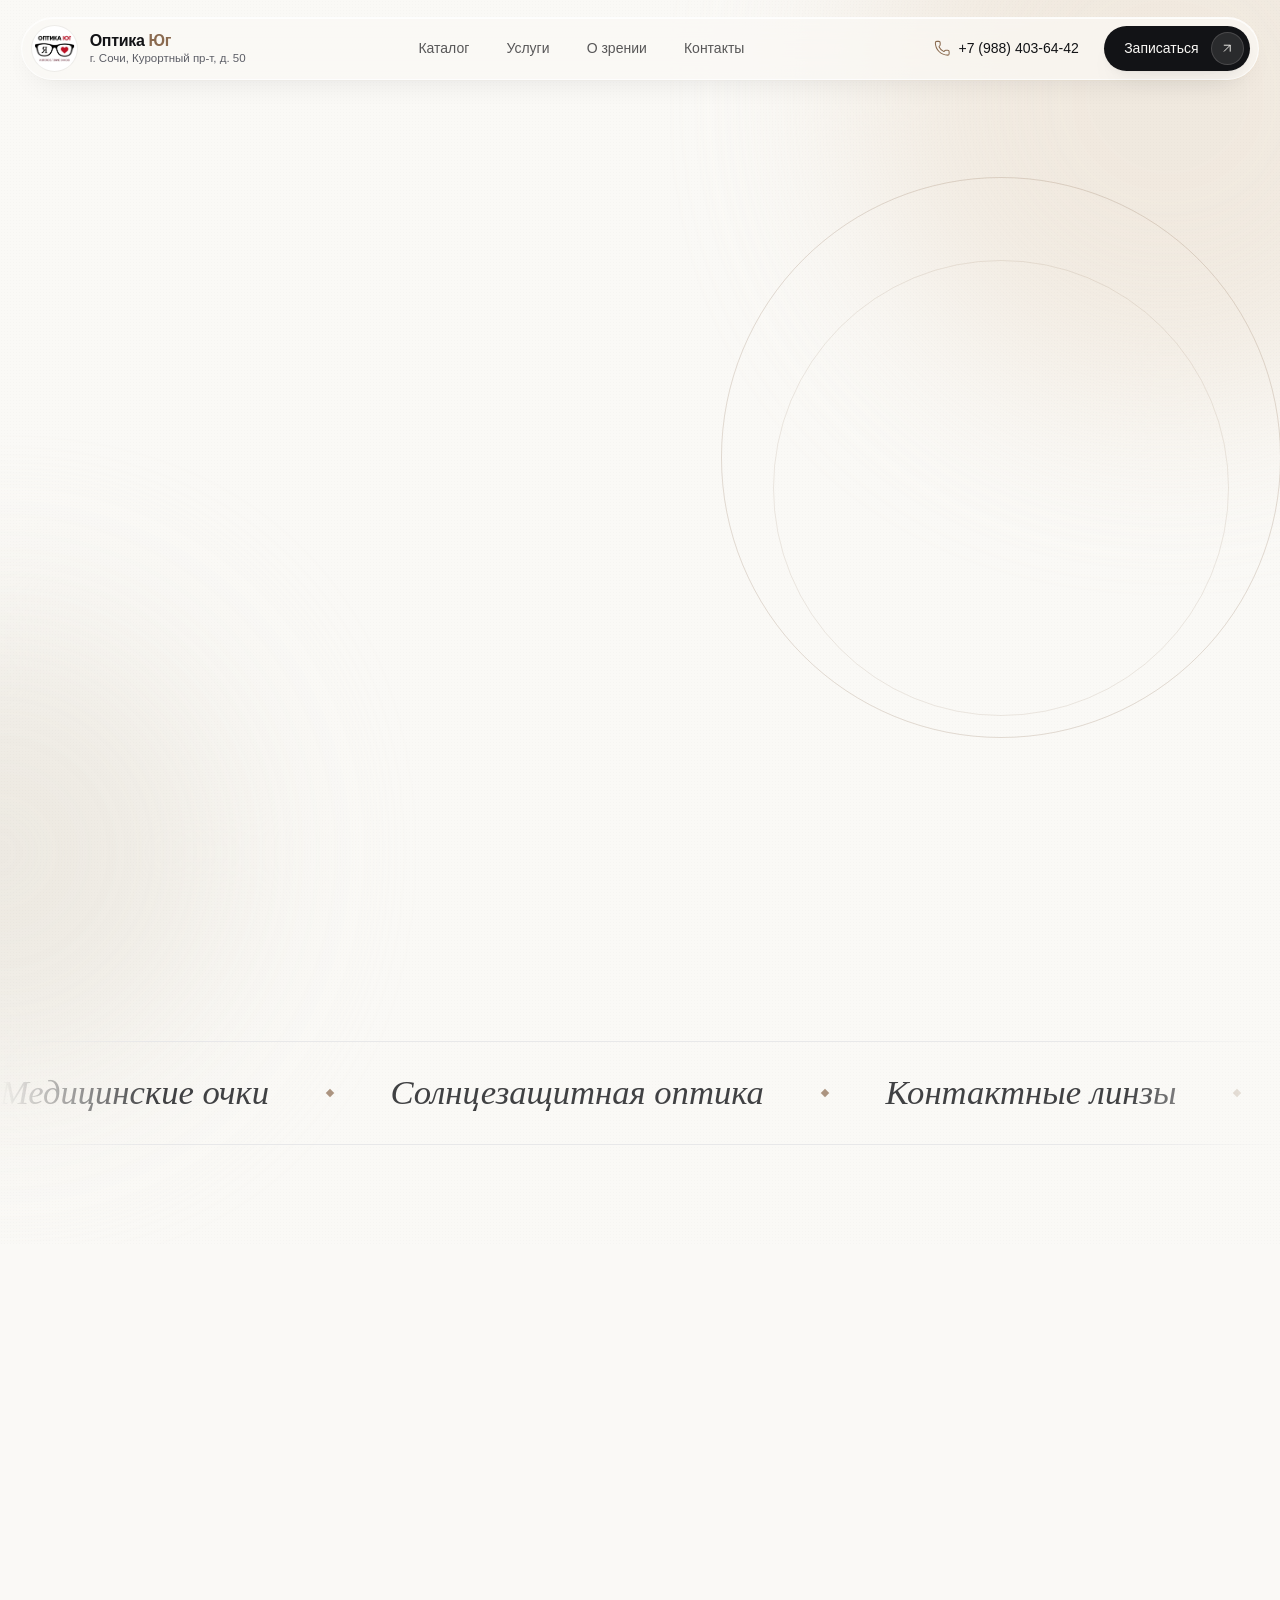
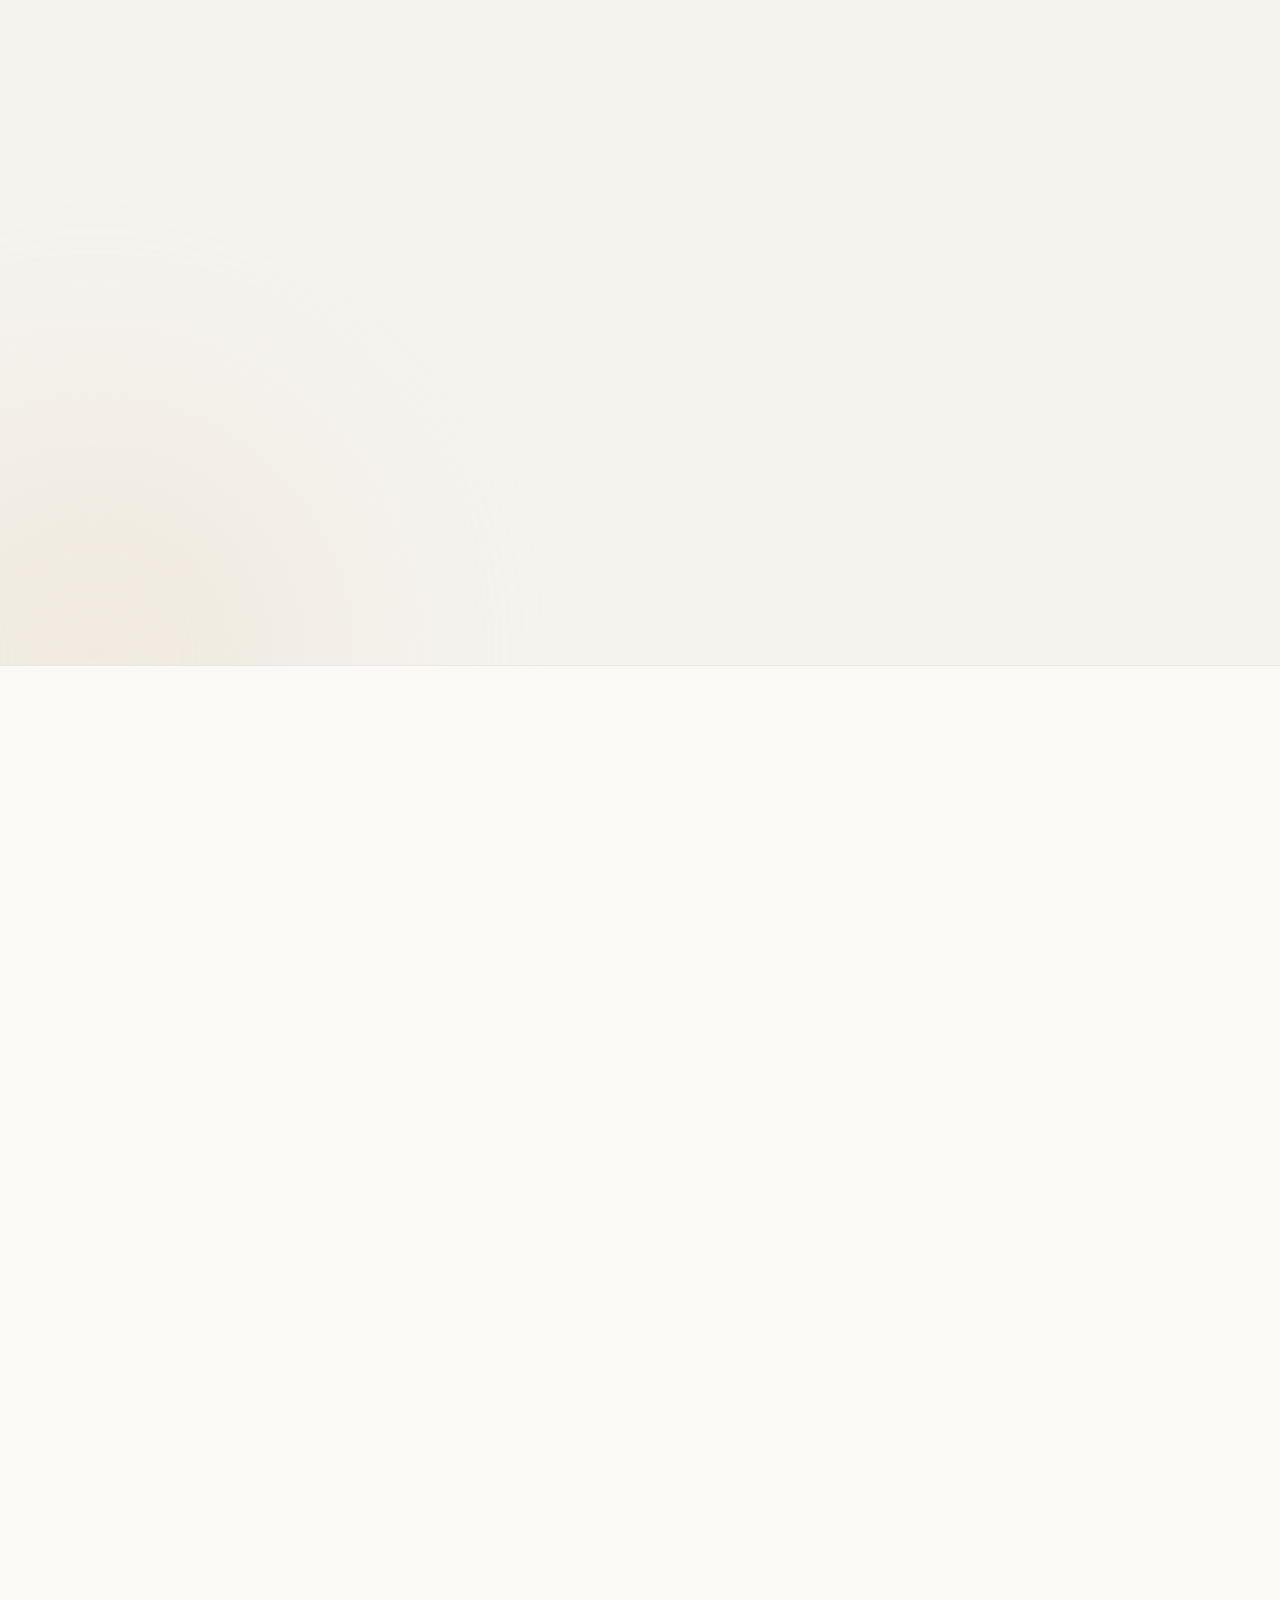
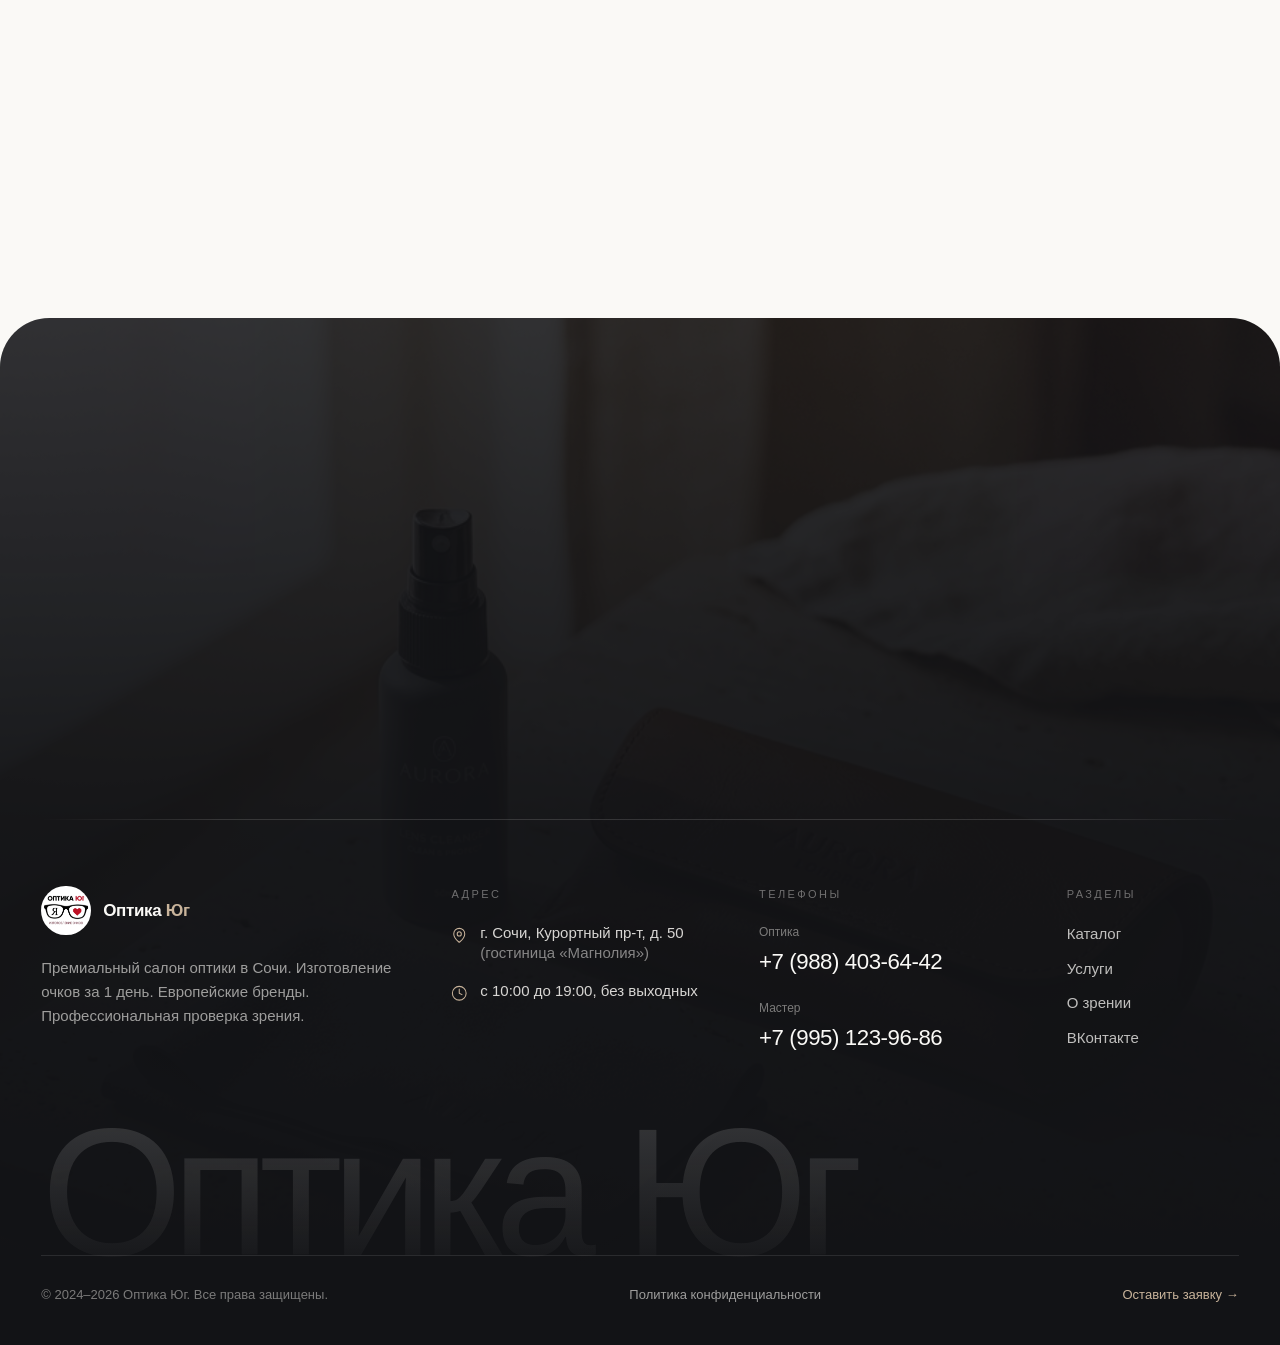
==== index.html @ 36fa651f "Preview: quiet-luxury redesign of Optika Yug landing Generated with [Devin](https://devin.ai)  Co-Au" ====
<!DOCTYPE html>
<html lang="ru" dir="ltr">
<head>
  <meta charset="utf-8" />
  <meta name="viewport" content="width=device-width, initial-scale=1.0, viewport-fit=cover" />
  <meta http-equiv="Content-Security-Policy" content="default-src 'self'; script-src 'self' https://mc.yandex.ru https://mc.yandex.com https://yastatic.net; style-src 'self' https://fonts.googleapis.com; font-src https://fonts.gstatic.com; img-src 'self' data: blob: https:; media-src 'self' blob:; connect-src 'self' https://mc.yandex.ru https://mc.yandex.com https://mc.yandex.md wss://mc.yandex.ru wss://mc.yandex.com wss://mc.yandex.md; frame-src https://mc.yandex.ru https://mc.yandex.com https://yandexwebvisor.com; child-src blob:; worker-src blob:; object-src 'none'; base-uri 'self'; form-action 'self'; upgrade-insecure-requests;" />
  <meta name="description" content="Продажа оптики в Сочи. Медицинские очки, солнцезащитная оптика, контактные линзы и аксессуары. Изготовление за 1 день на станках Essilor (Франция)." />
  <meta name="theme-color" content="#FAF9F6" />
  <meta name="yandex-verification" content="e36582437b7d08f8" />
  <meta name="google-site-verification" content="AXEXJ3C3w90MUyL9nkMXekuB9zqPJvkbAnua6-PL3ko" />
  <link rel="canonical" href="https://www.xn--80agnisgv3h.xn--p1ai/" />
  <link rel="icon" href="./images/logo_optika_yug.png" type="image/png" />
  <title>Продажа оптики в Сочи | Оптика Юг</title>
  <link rel="preconnect" href="https://fonts.googleapis.com" />
  <link rel="preconnect" href="https://fonts.gstatic.com" crossorigin />
  <link href="https://fonts.googleapis.com/css2?family=Cormorant+Garamond:ital,wght@0,500;0,600;1,400;1,500;1,600&family=Inter:wght@300;400;500;600;700&display=swap" rel="stylesheet" />
  <link rel="preload" as="image" href="./images/catalog_women.jpg" />
  <link rel="stylesheet" href="./css/tailwind.css?v=4" />
  <link rel="stylesheet" href="./css/site.css?v=4" />
  <script src="./js/lucide.min.js"></script>
</head>
<body class="bg-ivory text-ink">

<!-- ═════════════ HEADER ═════════════ -->
<header id="site-header" class="fixed top-3 sm:top-4 inset-x-3 sm:inset-x-5 z-50 max-w-[84rem] mx-auto">
  <div id="header-inner" class="glass rounded-full pl-2 pr-2 py-2 flex items-center justify-between gap-3">
    <a href="#top" class="flex items-center gap-3 min-w-0 group pl-0.5">
      <img src="./images/logo_optika_yug.png" alt="Оптика Юг" class="h-10 w-10 sm:h-11 sm:w-11 rounded-full bg-white ring-1 ring-black/5 p-0.5 object-contain flex-shrink-0 transition-transform duration-700 ease-lux group-hover:rotate-[-6deg]" />
      <div class="min-w-0 leading-none">
        <div class="text-[15px] sm:text-[16px] font-semibold tracking-[-0.02em] text-ink">Оптика <span class="text-bronze">Юг</span></div>
        <div data-bind="address" class="mt-1 text-[11px] sm:text-[11.5px] text-ink-500 truncate">г. Сочи, ул. Курортный пр-т, д. 50</div>
      </div>
    </a>
    <nav aria-label="Основное меню" class="hidden lg:flex items-center gap-9 text-[14px] font-medium text-ink/70">
      <a href="#catalog" class="nav-link hover:text-ink transition-colors duration-500">Каталог</a>
      <a href="#services" class="nav-link hover:text-ink transition-colors duration-500">Услуги</a>
      <a href="#vision" class="nav-link hover:text-ink transition-colors duration-500">О зрении</a>
      <a href="#contacts" class="nav-link hover:text-ink transition-colors duration-500">Контакты</a>
    </nav>
    <div class="hidden lg:flex items-center gap-2">
      <a href="tel:+79884036442" data-bind-tel="phoneMain" class="flex items-center gap-2 rounded-full px-4 py-2.5 text-[14px] font-medium text-ink hover:bg-ink/[0.04] transition-colors duration-500">
        <i data-lucide="phone" class="w-4 h-4 text-bronze"></i>
        <span data-bind="phoneMain" class="tabular-nums">+7 (988) 403-64-42</span>
      </a>
      <button data-action="open-booking" class="btn-lux group inline-flex items-center gap-3 bg-ink hover:bg-ink-800 text-ivory text-[14px] font-medium pl-5 pr-1.5 py-1.5 rounded-full shadow-lux">
        Записаться
        <span class="arrow-swap w-8 h-8 rounded-full bg-ivory/10 ring-1 ring-inset ring-ivory/15">
          <i data-lucide="arrow-up-right" class="w-3.5 h-3.5"></i><i data-lucide="arrow-up-right" class="w-3.5 h-3.5"></i>
        </span>
      </button>
    </div>
    <button id="burger-btn" class="lg:hidden flex flex-col items-center justify-center gap-[5px] w-11 h-11 rounded-full bg-ink/[0.04] hover:bg-ink/[0.07] transition-colors duration-500" aria-label="Меню" aria-expanded="false">
      <span class="burger-line"></span>
      <span class="burger-line"></span>
      <span class="burger-line"></span>
    </button>
  </div>
  <div id="mobile-menu" class="hidden flex-col glass mt-2 rounded-[1.75rem] p-3 gap-3">
    <nav aria-label="Мобильное меню" class="flex flex-col">
      <a href="#catalog" class="mobile-nav-link group flex items-center justify-between text-[22px] font-medium tracking-[-0.02em] text-ink px-4 py-3.5 rounded-2xl hover:bg-white/70 transition-colors duration-500">Каталог <span class="text-[11px] tracking-luxe text-ink-400">01</span></a>
      <a href="#services" class="mobile-nav-link group flex items-center justify-between text-[22px] font-medium tracking-[-0.02em] text-ink px-4 py-3.5 rounded-2xl hover:bg-white/70 transition-colors duration-500">Услуги <span class="text-[11px] tracking-luxe text-ink-400">02</span></a>
      <a href="#vision" class="mobile-nav-link group flex items-center justify-between text-[22px] font-medium tracking-[-0.02em] text-ink px-4 py-3.5 rounded-2xl hover:bg-white/70 transition-colors duration-500">О зрении <span class="text-[11px] tracking-luxe text-ink-400">03</span></a>
      <a href="#contacts" class="mobile-nav-link group flex items-center justify-between text-[22px] font-medium tracking-[-0.02em] text-ink px-4 py-3.5 rounded-2xl hover:bg-white/70 transition-colors duration-500">Контакты <span class="text-[11px] tracking-luxe text-ink-400">04</span></a>
    </nav>
    <div class="hairline-x mx-4"></div>
    <div class="flex flex-col gap-2">
      <a href="tel:+79884036442" data-bind-tel="phoneMain" class="flex items-center gap-3 px-4 py-3.5 rounded-2xl bg-white/70 ring-1 ring-black/[0.04] text-ink text-[15px] font-medium">
        <i data-lucide="phone" class="w-4 h-4 text-bronze"></i>
        <span data-bind="phoneMain" class="tabular-nums">+7 (988) 403-64-42</span> <span class="text-[12px] text-ink-400 ml-auto">Оптика</span>
      </a>
      <a href="tel:+79951239686" data-bind-tel="phoneMaster" class="flex items-center gap-3 px-4 py-3.5 rounded-2xl bg-white/70 ring-1 ring-black/[0.04] text-ink text-[15px] font-medium">
        <i data-lucide="phone" class="w-4 h-4 text-bronze"></i>
        <span data-bind="phoneMaster" class="tabular-nums">+7 (995) 123-96-86</span> <span class="text-[12px] text-ink-400 ml-auto">Мастер</span>
      </a>
      <button data-action="open-booking" class="mobile-nav-link btn-lux w-full bg-ink text-ivory text-[15px] font-medium px-5 py-4 rounded-2xl">
        Записаться в салон
      </button>
    </div>
  </div>
</header>

<main>
<!-- ═════════════ HERO ═════════════ -->
<section id="top" class="relative pt-28 sm:pt-36 lg:pt-40 pb-16 sm:pb-20 lg:pb-24 overflow-hidden">
  <div class="blob w-[620px] h-[620px] bg-bronze-100 opacity-70 -top-52 -right-48"></div>
  <div class="blob w-[460px] h-[460px] bg-ivory-200 opacity-90 top-1/2 -left-56"></div>
  <div class="grain"></div>

  <div class="relative z-10 max-w-[84rem] mx-auto px-5 sm:px-8 lg:px-10 grid lg:grid-cols-12 gap-14 lg:gap-10 items-center">
    <div class="lg:col-span-7 lg:pr-6">
      <div class="reveal inline-flex items-center gap-2.5 glass rounded-full pl-2 pr-4 py-1.5">
        <span class="hero-dot" aria-hidden="true"></span>
        <span class="text-[11px] sm:text-[12px] font-medium tracking-[0.14em] uppercase text-ink/80">Премиальный салон оптики <span class="text-bronze mx-1">•</span> Сочи</span>
      </div>

      <h1 class="hero-title reveal reveal-fade mt-8 sm:mt-10 text-[clamp(3.1rem,8.4vw,6.2rem)] leading-[0.92] tracking-tightest font-medium text-ink">
        <span class="reveal-line"><span>Искусство</span></span>
        <span class="reveal-line pb-[0.08em]"><span>ясного <em>взгляда</em></span></span>
      </h1>

      <p class="reveal mt-7 sm:mt-9 max-w-[33rem] text-[16.5px] sm:text-[18px] leading-[1.65] text-ink-500 text-pretty">
        Медицинские и солнцезащитные очки, контактные линзы и&nbsp;собственная мастерская. Подбираем оправу под черты лица и&nbsp;изготавливаем очки за&nbsp;один день.
      </p>

      <div class="reveal mt-9 sm:mt-11 flex flex-col sm:flex-row sm:items-center gap-3 sm:gap-2">
        <button data-action="open-booking" class="btn-lux group inline-flex items-center justify-between gap-5 rounded-full bg-ink hover:bg-ink-800 text-ivory pl-7 pr-2 py-2 text-[15px] font-medium shadow-lux-lg">
          <span>Записаться на проверку зрения</span>
          <span class="arrow-swap w-11 h-11 rounded-full bg-bronze text-ivory">
            <i data-lucide="arrow-up-right" class="w-4 h-4"></i><i data-lucide="arrow-up-right" class="w-4 h-4"></i>
          </span>
        </button>
        <a href="#catalog" class="group inline-flex items-center justify-center gap-2.5 px-6 py-4 text-[15px] font-medium text-ink">
          <span class="link-underline pb-0.5">Смотреть коллекции</span>
          <i data-lucide="arrow-down-right" class="w-4 h-4 text-bronze transition-transform duration-700 ease-lux group-hover:translate-x-0.5 group-hover:translate-y-0.5"></i>
        </a>
      </div>

      <dl class="reveal mt-14 lg:mt-20 grid grid-cols-1 sm:grid-cols-3 gap-px rounded-[1.5rem] overflow-hidden bg-zinc-200/80 ring-1 ring-zinc-200/80 shadow-lux">
        <div class="group bg-ivory/95 p-5 lg:p-6 flex sm:flex-col items-center sm:items-start gap-4 sm:gap-5 hover:bg-white transition-colors duration-700">
          <span class="w-10 h-10 flex-shrink-0 rounded-full border border-zinc-200/80 bg-white flex items-center justify-center text-bronze transition-transform duration-700 ease-lux group-hover:-rotate-12"><i data-lucide="gem" class="w-[18px] h-[18px]"></i></span>
          <div>
            <dt class="text-[15px] font-semibold tracking-[-0.01em] text-ink">Станки Essilor</dt>
            <dd class="mt-1 text-[13px] leading-snug text-ink-500">Франция · точность до 0,01&nbsp;дптр</dd>
          </div>
        </div>
        <div class="group bg-ivory/95 p-5 lg:p-6 flex sm:flex-col items-center sm:items-start gap-4 sm:gap-5 hover:bg-white transition-colors duration-700">
          <span class="w-10 h-10 flex-shrink-0 rounded-full border border-zinc-200/80 bg-white flex items-center justify-center text-bronze transition-transform duration-700 ease-lux group-hover:-rotate-12"><i data-lucide="timer" class="w-[18px] h-[18px]"></i></span>
          <div>
            <dt class="text-[15px] font-semibold tracking-[-0.01em] text-ink">Очки за 1 день</dt>
            <dd class="mt-1 text-[13px] leading-snug text-ink-500">От рецепта до готовой пары</dd>
          </div>
        </div>
        <div class="group bg-ivory/95 p-5 lg:p-6 flex sm:flex-col items-center sm:items-start gap-4 sm:gap-5 hover:bg-white transition-colors duration-700">
          <span class="w-10 h-10 flex-shrink-0 rounded-full border border-zinc-200/80 bg-white flex items-center justify-center text-bronze transition-transform duration-700 ease-lux group-hover:-rotate-12"><i data-lucide="scan-eye" class="w-[18px] h-[18px]"></i></span>
          <div>
            <dt class="text-[15px] font-semibold tracking-[-0.01em] text-ink">Проверка зрения</dt>
            <dd class="mt-1 text-[13px] leading-snug text-ink-500">Современное оборудование</dd>
          </div>
        </div>
      </dl>
    </div>

    <div class="lg:col-span-5 relative">
      <div class="relative mx-auto w-[86%] sm:w-[70%] lg:w-full max-w-[30rem] lg:ml-auto">
        <div class="hero-ring w-[118%] aspect-square -top-[12%] -left-[9%]"></div>
        <div class="hero-ring w-[96%] aspect-square top-[2%] left-[2%] border-dashed opacity-60"></div>

        <figure class="reveal reveal-scale hero-arch sheen relative overflow-hidden aspect-[4/5] bg-ivory-200 shadow-lux-xl">
          <img src="./images/catalog_women.jpg" alt="Девушка в изящной оправе — салон «Оптика Юг»" fetchpriority="high" id="hero-img" class="hero-img absolute inset-0 w-full h-full object-cover object-[50%_28%]" />
          <div class="absolute inset-x-0 bottom-0 h-2/5 bg-gradient-to-t from-black/45 via-black/10 to-transparent"></div>
          <figcaption class="absolute left-4 right-4 sm:left-5 sm:right-5 bottom-4 sm:bottom-5 flex items-center justify-between gap-3 text-white">
            <span class="glass-dark rounded-full px-3.5 py-2 text-[11px] sm:text-[12px] font-medium tracking-[0.08em]">Оправы европейских брендов</span>
          </figcaption>
        </figure>

        <div class="reveal absolute -left-[12%] sm:-left-[18%] bottom-[16%] w-[40%] sm:w-[42%] float-slow" data-reveal-delay="350">
          <div class="sheen relative aspect-[4/5] rounded-[1.5rem] overflow-hidden ring-[5px] sm:ring-[6px] ring-ivory shadow-lux-lg bg-ivory-200">
            <img src="./images/catalog_repair.jpg" alt="Мастер регулирует оправу" loading="lazy" class="absolute inset-0 w-full h-full object-cover" />
          </div>
        </div>

        <div class="reveal absolute -right-[4%] sm:-right-[10%] top-[10%] float-slow-2" data-reveal-delay="500">
          <div class="glass rounded-2xl pl-2.5 pr-4 py-2.5 flex items-center gap-3">
            <span class="w-9 h-9 rounded-xl bg-ink text-ivory flex items-center justify-center"><i data-lucide="badge-check" class="w-4 h-4"></i></span>
            <div class="leading-tight">
              <div class="text-[13px] font-semibold text-ink">Essilor</div>
              <div class="text-[11px] text-ink-500">Франция</div>
            </div>
          </div>
        </div>

        <div class="reveal hidden sm:flex absolute -right-[6%] bottom-[-5%] float-slow" data-reveal-delay="650">
          <div class="glass rounded-2xl px-4 py-3 flex items-center gap-3">
            <i data-lucide="map-pin" class="w-4 h-4 text-bronze"></i>
            <div class="leading-tight">
              <div class="text-[12.5px] font-semibold text-ink">Курортный пр-т, 50</div>
              <div data-bind="hours" class="text-[11px] text-ink-500">с 10:00 до 19:00, без выходных</div>
            </div>
          </div>
        </div>
      </div>
    </div>
  </div>

  <div class="relative z-10 mt-20 sm:mt-24 lg:mt-28 border-y border-zinc-200/80 py-5 sm:py-6 overflow-hidden marquee-mask" aria-hidden="true">
    <div class="marquee items-center gap-10 sm:gap-14 whitespace-nowrap font-serif italic text-[1.6rem] sm:text-[2.1rem] text-ink/80">
      <span>Медицинские очки</span><span class="marquee-dot"></span>
      <span>Солнцезащитная оптика</span><span class="marquee-dot"></span>
      <span>Контактные линзы</span><span class="marquee-dot"></span>
      <span>Essilor Varilux</span><span class="marquee-dot"></span>
      <span>Ремонт оправ</span><span class="marquee-dot"></span>
      <span>Проверка зрения</span><span class="marquee-dot"></span>
      <span>Медицинские очки</span><span class="marquee-dot"></span>
      <span>Солнцезащитная оптика</span><span class="marquee-dot"></span>
      <span>Контактные линзы</span><span class="marquee-dot"></span>
      <span>Essilor Varilux</span><span class="marquee-dot"></span>
      <span>Ремонт оправ</span><span class="marquee-dot"></span>
      <span>Проверка зрения</span><span class="marquee-dot"></span>
    </div>
  </div>
</section>

<!-- ═════════════ CATALOG (Bento) ═════════════ -->
<section id="catalog" class="relative py-24 sm:py-28 lg:py-36">
  <div class="max-w-[84rem] mx-auto px-5 sm:px-8 lg:px-10">
    <div class="grid lg:grid-cols-12 gap-6 lg:gap-10 items-end mb-12 sm:mb-14 lg:mb-20">
      <div class="lg:col-span-7">
        <div class="reveal flex items-center gap-3 text-[11px] sm:text-[12px] font-medium tracking-luxe uppercase text-bronze">
          <span class="tabular-nums">01</span><span class="w-8 h-px bg-bronze/50"></span><span>Коллекции</span>
        </div>
        <h2 id="catalog-title" class="reveal mt-5 text-[clamp(2.5rem,6vw,4.9rem)] leading-[0.95] tracking-tightest font-medium text-ink text-balance">Каталог и услуги</h2>
      </div>
      <div class="lg:col-span-5 lg:pb-2">
        <p id="catalog-subtitle" class="reveal text-[16.5px] sm:text-lg leading-relaxed text-ink-500 max-w-md lg:ml-auto">Оправы, линзы, аксессуары и мастерская с быстрым переходом в коллекции</p>
        <a href="https://vk.ru/opticasouth" target="_blank" rel="noopener" class="reveal group mt-5 inline-flex lg:flex lg:justify-end items-center gap-2 text-[14px] font-medium text-ink">
          <span class="link-underline pb-0.5">Все коллекции во ВКонтакте</span>
          <span class="arrow-swap w-7 h-7 rounded-full border border-zinc-300/80"><i data-lucide="arrow-up-right" class="w-3.5 h-3.5"></i><i data-lucide="arrow-up-right" class="w-3.5 h-3.5"></i></span>
        </a>
      </div>
    </div>

    <div id="catalog-grid" class="grid grid-cols-2 md:grid-cols-6 lg:grid-cols-12 auto-rows-[13.5rem] sm:auto-rows-[16rem] lg:auto-rows-[18.5rem] gap-3 sm:gap-4 lg:gap-5" data-reveal-stagger>
      <a href="https://vk.ru/opticasouth" target="_blank" rel="noopener" class="catalog-tile bento-card sheen reveal group relative isolate overflow-hidden rounded-[1.5rem] sm:rounded-[2rem] bg-ink flex flex-col justify-between p-4 sm:p-6 lg:p-7 col-span-2 row-span-2 md:col-span-3 lg:col-span-5">
        <img src="./images/catalog_men.jpg" alt="Мужские" class="bento-img absolute inset-0 -z-10 w-full h-full object-cover object-[50%_25%]" />
        <div class="absolute inset-0 -z-10 bg-gradient-to-t from-black/80 via-black/20 to-transparent"></div>
        <div class="relative flex items-start justify-between gap-3">
          <span class="glass-dark rounded-full px-3 py-1.5 text-[10px] sm:text-[11px] font-medium tracking-[0.18em] uppercase text-white/90 tabular-nums">01</span>
          <span class="cta-arrow arrow-swap w-10 h-10 sm:w-12 sm:h-12 rounded-full bg-white/15 backdrop-blur-md border border-white/30 text-white"><i data-lucide="arrow-up-right" class="w-4 h-4"></i><i data-lucide="arrow-up-right" class="w-4 h-4"></i></span>
        </div>
        <div class="bento-meta relative">
          <span class="bento-cta block text-[10px] sm:text-[11px] uppercase tracking-[0.2em] text-white/80 font-medium mb-2 sm:mb-3">Смотреть в ВК</span>
          <h3 class="text-[2rem] sm:text-[2.5rem] lg:text-[3rem] font-medium tracking-[-0.035em] text-white leading-[1] break-words">Мужские</h3>
        </div>
      </a>
      <a href="https://vk.ru/opticasouth" target="_blank" rel="noopener" class="catalog-tile bento-card sheen reveal group relative isolate overflow-hidden rounded-[1.5rem] sm:rounded-[2rem] bg-ink flex flex-col justify-between p-4 sm:p-6 lg:p-7 col-span-1 md:col-span-3 md:row-span-2 lg:col-span-4">
        <img src="./images/catalog_women.jpg" alt="Женские" class="bento-img absolute inset-0 -z-10 w-full h-full object-cover object-[50%_25%]" />
        <div class="absolute inset-0 -z-10 bg-gradient-to-t from-black/80 via-black/20 to-transparent"></div>
        <div class="relative flex items-start justify-between gap-3">
          <span class="glass-dark rounded-full px-3 py-1.5 text-[10px] sm:text-[11px] font-medium tracking-[0.18em] uppercase text-white/90 tabular-nums">02</span>
          <span class="cta-arrow arrow-swap w-10 h-10 sm:w-12 sm:h-12 rounded-full bg-white/15 backdrop-blur-md border border-white/30 text-white"><i data-lucide="arrow-up-right" class="w-4 h-4"></i><i data-lucide="arrow-up-right" class="w-4 h-4"></i></span>
        </div>
        <div class="bento-meta relative">
          <span class="bento-cta block text-[10px] sm:text-[11px] uppercase tracking-[0.2em] text-white/80 font-medium mb-2 sm:mb-3">Смотреть в ВК</span>
          <h3 class="text-[1.35rem] sm:text-[2.5rem] lg:text-[2.75rem] font-medium tracking-[-0.035em] text-white leading-[1] break-words">Женские</h3>
        </div>
      </a>
      <a href="https://vk.ru/opticasouth" target="_blank" rel="noopener" class="catalog-tile bento-card sheen reveal group relative isolate overflow-hidden rounded-[1.5rem] sm:rounded-[2rem] bg-ink flex flex-col justify-between p-4 sm:p-6 lg:p-7 col-span-1 md:col-span-2 lg:col-span-3">
        <img src="./uploads/image-20261106-05e8fc4c832f69c7.jpg" alt="Детские" class="bento-img absolute inset-0 -z-10 w-full h-full object-cover object-[50%_35%]" />
        <div class="absolute inset-0 -z-10 bg-gradient-to-t from-black/80 via-black/20 to-transparent"></div>
        <div class="relative flex items-start justify-between gap-3">
          <span class="glass-dark rounded-full px-3 py-1.5 text-[10px] sm:text-[11px] font-medium tracking-[0.18em] uppercase text-white/90 tabular-nums">03</span>
          <span class="cta-arrow arrow-swap w-10 h-10 sm:w-12 sm:h-12 rounded-full bg-white/15 backdrop-blur-md border border-white/30 text-white"><i data-lucide="arrow-up-right" class="w-4 h-4"></i><i data-lucide="arrow-up-right" class="w-4 h-4"></i></span>
        </div>
        <div class="bento-meta relative">
          <span class="bento-cta block text-[10px] sm:text-[11px] uppercase tracking-[0.2em] text-white/80 font-medium mb-2 sm:mb-3">Смотреть в ВК</span>
          <h3 class="text-[1.35rem] sm:text-[1.75rem] lg:text-[1.9rem] font-medium tracking-[-0.03em] text-white leading-[1.05] break-words">Детские</h3>
        </div>
      </a>
      <a href="https://vk.ru/opticasouth" target="_blank" rel="noopener" class="catalog-tile bento-card sheen reveal group relative isolate overflow-hidden rounded-[1.5rem] sm:rounded-[2rem] bg-ink flex flex-col justify-between p-4 sm:p-6 lg:p-7 col-span-1 md:col-span-2 lg:col-span-3">
        <img src="./images/catalog_repair.jpg" alt="Ремонт оправ" class="bento-img absolute inset-0 -z-10 w-full h-full object-cover object-[50%_45%]" />
        <div class="absolute inset-0 -z-10 bg-gradient-to-t from-black/80 via-black/20 to-transparent"></div>
        <div class="relative flex items-start justify-between gap-3">
          <span class="glass-dark rounded-full px-3 py-1.5 text-[10px] sm:text-[11px] font-medium tracking-[0.18em] uppercase text-white/90 tabular-nums">04</span>
          <span class="cta-arrow arrow-swap w-10 h-10 sm:w-12 sm:h-12 rounded-full bg-white/15 backdrop-blur-md border border-white/30 text-white"><i data-lucide="arrow-up-right" class="w-4 h-4"></i><i data-lucide="arrow-up-right" class="w-4 h-4"></i></span>
        </div>
        <div class="bento-meta relative">
          <span class="bento-cta block text-[10px] sm:text-[11px] uppercase tracking-[0.2em] text-white/80 font-medium mb-2 sm:mb-3">Смотреть в ВК</span>
          <h3 class="text-[1.35rem] sm:text-[1.75rem] lg:text-[1.9rem] font-medium tracking-[-0.03em] text-white leading-[1.05] break-words">Ремонт оправ</h3>
        </div>
      </a>
      <a href="https://vk.ru/opticasouth" target="_blank" rel="noopener" class="catalog-tile bento-card sheen reveal group relative isolate overflow-hidden rounded-[1.5rem] sm:rounded-[2rem] bg-ink flex flex-col justify-between p-4 sm:p-6 lg:p-7 col-span-1 md:col-span-2 lg:col-span-7">
        <img src="./images/catalog_lenses.jpg" alt="Контактные линзы" class="bento-img absolute inset-0 -z-10 w-full h-full object-cover object-[50%_42%]" />
        <div class="absolute inset-0 -z-10 bg-gradient-to-t from-black/80 via-black/20 to-transparent"></div>
        <div class="relative flex items-start justify-between gap-3">
          <span class="glass-dark rounded-full px-3 py-1.5 text-[10px] sm:text-[11px] font-medium tracking-[0.18em] uppercase text-white/90 tabular-nums">05</span>
          <span class="cta-arrow arrow-swap w-10 h-10 sm:w-12 sm:h-12 rounded-full bg-white/15 backdrop-blur-md border border-white/30 text-white"><i data-lucide="arrow-up-right" class="w-4 h-4"></i><i data-lucide="arrow-up-right" class="w-4 h-4"></i></span>
        </div>
        <div class="bento-meta relative">
          <span class="bento-cta block text-[10px] sm:text-[11px] uppercase tracking-[0.2em] text-white/80 font-medium mb-2 sm:mb-3">Смотреть в ВК</span>
          <h3 class="text-[1.35rem] sm:text-[1.75rem] lg:text-[2.25rem] font-medium tracking-[-0.03em] text-white leading-[1.05] break-words">Контактные линзы</h3>
        </div>
      </a>
      <a href="https://vk.ru/opticasouth" target="_blank" rel="noopener" class="catalog-tile bento-card sheen reveal group relative isolate overflow-hidden rounded-[1.5rem] sm:rounded-[2rem] bg-ink flex flex-col justify-between p-4 sm:p-6 lg:p-7 col-span-2 md:col-span-6 lg:col-span-5">
        <img src="./images/catalog_accessories.jpg" alt="Аксессуары" class="bento-img absolute inset-0 -z-10 w-full h-full object-cover object-[50%_55%]" />
        <div class="absolute inset-0 -z-10 bg-gradient-to-t from-black/80 via-black/20 to-transparent"></div>
        <div class="relative flex items-start justify-between gap-3">
          <span class="glass-dark rounded-full px-3 py-1.5 text-[10px] sm:text-[11px] font-medium tracking-[0.18em] uppercase text-white/90 tabular-nums">06</span>
          <span class="cta-arrow arrow-swap w-10 h-10 sm:w-12 sm:h-12 rounded-full bg-white/15 backdrop-blur-md border border-white/30 text-white"><i data-lucide="arrow-up-right" class="w-4 h-4"></i><i data-lucide="arrow-up-right" class="w-4 h-4"></i></span>
        </div>
        <div class="bento-meta relative">
          <span class="bento-cta block text-[10px] sm:text-[11px] uppercase tracking-[0.2em] text-white/80 font-medium mb-2 sm:mb-3">Смотреть в ВК</span>
          <h3 class="text-[1.6rem] sm:text-[1.9rem] lg:text-[2.25rem] font-medium tracking-[-0.03em] text-white leading-[1.05] break-words">Аксессуары</h3>
        </div>
      </a>
    </div>
  </div>
</section>

<!-- ═════════════ SERVICES ═════════════ -->
<section id="services" class="relative py-24 sm:py-28 lg:py-36 bg-ivory-100 border-y border-zinc-200/70 overflow-hidden">
  <div class="blob w-[520px] h-[520px] bg-bronze-100 opacity-50 -bottom-60 -left-40"></div>
  <div class="relative max-w-[84rem] mx-auto px-5 sm:px-8 lg:px-10 grid lg:grid-cols-12 gap-12 lg:gap-16">
    <div class="lg:col-span-4">
      <div class="lg:sticky lg:top-32">
        <div class="reveal flex items-center gap-3 text-[11px] sm:text-[12px] font-medium tracking-luxe uppercase text-bronze">
          <span class="tabular-nums">02</span><span class="w-8 h-px bg-bronze/50"></span><span>Наши услуги</span>
        </div>
        <h2 id="services-title" class="reveal mt-5 text-[clamp(2.5rem,5.4vw,4.4rem)] leading-[0.95] tracking-tightest font-medium text-ink text-balance">Что мы делаем</h2>
        <p class="reveal mt-6 text-[16.5px] leading-relaxed text-ink-500 max-w-sm text-pretty">От диагностики до готовой пары — всё в&nbsp;одном салоне. Каждую деталь доводим вручную, а&nbsp;линзы изготавливаем на&nbsp;оборудовании Essilor.</p>
        <div class="reveal mt-10 grid grid-cols-2 gap-px rounded-[1.25rem] overflow-hidden bg-zinc-200/80 ring-1 ring-zinc-200/80 max-w-sm">
          <div class="bg-ivory-100 p-5">
            <div class="font-serif lining-nums text-[2.6rem] leading-none text-ink">1 <span class="italic text-bronze text-[0.7em]">день</span></div>
            <div class="mt-2 text-[12.5px] text-ink-500">изготовление очков</div>
          </div>
          <div class="bg-ivory-100 p-5">
            <div class="font-serif lining-nums text-[2.6rem] leading-none text-ink">0,01</div>
            <div class="mt-2 text-[12.5px] text-ink-500">точность, диоптрий</div>
          </div>
        </div>
        <button data-action="open-booking" class="reveal btn-lux group mt-8 inline-flex items-center gap-3 rounded-full border border-ink/15 hover:border-ink bg-transparent hover:bg-ink text-ink hover:text-ivory pl-6 pr-1.5 py-1.5 text-[14.5px] font-medium">
          Записаться в салон
          <span class="arrow-swap w-9 h-9 rounded-full bg-ink text-ivory group-hover:bg-bronze transition-colors duration-700"><i data-lucide="arrow-up-right" class="w-4 h-4"></i><i data-lucide="arrow-up-right" class="w-4 h-4"></i></span>
        </button>
      </div>
    </div>

    <div id="services-list" class="lg:col-span-8 grid sm:grid-cols-2 gap-3 sm:gap-4" data-reveal-stagger>
      <div class="service-card is-featured reveal group relative overflow-hidden rounded-[1.75rem] border p-6 sm:p-8 lg:p-10 flex flex-col min-h-[15rem] sm:min-h-[17rem] sm:col-span-2 bg-ink border-ink text-ivory">
        <div class="relative flex items-start justify-between">
          <div class="service-icon w-12 h-12 rounded-full border flex items-center justify-center border-white/15 bg-white/5 text-bronze-300 group-hover:bg-ivory group-hover:text-ink group-hover:border-ivory"><i data-lucide="eye" class="w-5 h-5"></i></div>
          <span class="service-num text-[11px] tracking-luxe tabular-nums text-ivory/40">01</span>
          <span class="service-arrow absolute right-0 top-0 w-10 h-10 rounded-full flex items-center justify-center bg-ivory text-ink"><i data-lucide="arrow-up-right" class="w-4 h-4"></i></span>
        </div>
        <div class="relative mt-auto pt-10">
          <h3 class="text-xl sm:text-[1.65rem] font-medium tracking-[-0.02em] leading-snug text-ivory">Проверка зрения</h3>
          <p class="mt-2.5 text-[15px] leading-relaxed max-w-md text-ivory/60">Профессиональная диагностика на современном оборудовании</p>
        </div>
      </div>
      <div class="service-card reveal group relative overflow-hidden rounded-[1.75rem] border p-6 sm:p-8 flex flex-col min-h-[15rem] sm:min-h-[17rem] bg-white/70 border-zinc-200/80 hover:border-bronze-300 hover:bg-white">
        <div class="relative flex items-start justify-between">
          <div class="service-icon w-12 h-12 rounded-full border flex items-center justify-center border-zinc-200 bg-ivory text-bronze group-hover:bg-ink group-hover:text-ivory group-hover:border-ink"><i data-lucide="zap" class="w-5 h-5"></i></div>
          <span class="service-num text-[11px] tracking-luxe tabular-nums text-ink-400">02</span>
          <span class="service-arrow absolute right-0 top-0 w-10 h-10 rounded-full flex items-center justify-center bg-ink text-ivory"><i data-lucide="arrow-up-right" class="w-4 h-4"></i></span>
        </div>
        <div class="relative mt-auto pt-10">
          <h3 class="text-xl sm:text-[1.4rem] font-medium tracking-[-0.02em] leading-snug text-ink">Изготовление очков за 1 день</h3>
          <p class="mt-2.5 text-[15px] leading-relaxed max-w-md text-ink-500">Станки Essilor (Франция) — точность до 0.01 диоптрии</p>
        </div>
      </div>
      <div class="service-card reveal group relative overflow-hidden rounded-[1.75rem] border p-6 sm:p-8 flex flex-col min-h-[15rem] sm:min-h-[17rem] bg-white/70 border-zinc-200/80 hover:border-bronze-300 hover:bg-white">
        <div class="relative flex items-start justify-between">
          <div class="service-icon w-12 h-12 rounded-full border flex items-center justify-center border-zinc-200 bg-ivory text-bronze group-hover:bg-ink group-hover:text-ivory group-hover:border-ink"><i data-lucide="palette" class="w-5 h-5"></i></div>
          <span class="service-num text-[11px] tracking-luxe tabular-nums text-ink-400">03</span>
          <span class="service-arrow absolute right-0 top-0 w-10 h-10 rounded-full flex items-center justify-center bg-ink text-ivory"><i data-lucide="arrow-up-right" class="w-4 h-4"></i></span>
        </div>
        <div class="relative mt-auto pt-10">
          <h3 class="text-xl sm:text-[1.4rem] font-medium tracking-[-0.02em] leading-snug text-ink">Окраска и нанесение покрытий на линзы</h3>
          <p class="mt-2.5 text-[15px] leading-relaxed max-w-md text-ink-500">Антибликовые, фотохромные и тонированные покрытия</p>
        </div>
      </div>
      <div class="service-card reveal group relative overflow-hidden rounded-[1.75rem] border p-6 sm:p-8 flex flex-col min-h-[15rem] sm:min-h-[17rem] bg-white/70 border-zinc-200/80 hover:border-bronze-300 hover:bg-white">
        <div class="relative flex items-start justify-between">
          <div class="service-icon w-12 h-12 rounded-full border flex items-center justify-center border-zinc-200 bg-ivory text-bronze group-hover:bg-ink group-hover:text-ivory group-hover:border-ink"><i data-lucide="wrench" class="w-5 h-5"></i></div>
          <span class="service-num text-[11px] tracking-luxe tabular-nums text-ink-400">04</span>
          <span class="service-arrow absolute right-0 top-0 w-10 h-10 rounded-full flex items-center justify-center bg-ink text-ivory"><i data-lucide="arrow-up-right" class="w-4 h-4"></i></span>
        </div>
        <div class="relative mt-auto pt-10">
          <h3 class="text-xl sm:text-[1.4rem] font-medium tracking-[-0.02em] leading-snug text-ink">Ремонт и регулировка оправ</h3>
          <p class="mt-2.5 text-[15px] leading-relaxed max-w-md text-ink-500">Пайка, замена носоупоров, подгонка по форме лица</p>
        </div>
      </div>
      <div class="service-card reveal group relative overflow-hidden rounded-[1.75rem] border p-6 sm:p-8 flex flex-col min-h-[15rem] sm:min-h-[17rem] bg-white/70 border-zinc-200/80 hover:border-bronze-300 hover:bg-white">
        <div class="relative flex items-start justify-between">
          <div class="service-icon w-12 h-12 rounded-full border flex items-center justify-center border-zinc-200 bg-ivory text-bronze group-hover:bg-ink group-hover:text-ivory group-hover:border-ink"><i data-lucide="circle-dot" class="w-5 h-5"></i></div>
          <span class="service-num text-[11px] tracking-luxe tabular-nums text-ink-400">05</span>
          <span class="service-arrow absolute right-0 top-0 w-10 h-10 rounded-full flex items-center justify-center bg-ink text-ivory"><i data-lucide="arrow-up-right" class="w-4 h-4"></i></span>
        </div>
        <div class="relative mt-auto pt-10">
          <h3 class="text-xl sm:text-[1.4rem] font-medium tracking-[-0.02em] leading-snug text-ink">Подбор контактных линз</h3>
          <p class="mt-2.5 text-[15px] leading-relaxed max-w-md text-ink-500">Мягкие и жёсткие линзы, однодневные и длительного ношения</p>
        </div>
      </div>
    </div>
  </div>
</section>

<!-- ═════════════ VIDEO (скрыт по умолчанию, хуки сохранены) ═════════════ -->
<section id="video-section" class="hidden py-24 lg:py-32 px-5 bg-ivory">
  <div class="max-w-4xl mx-auto">
    <div class="flex flex-col items-center text-center mb-10">
      <div class="flex items-center gap-3 text-[11px] sm:text-[12px] font-medium tracking-luxe uppercase text-bronze mb-5">
        <i data-lucide="play-circle" class="w-4 h-4"></i><span>Видеогалерея</span>
      </div>
      <h2 class="text-[clamp(2rem,4.5vw,3.4rem)] leading-[1] tracking-tightest font-medium text-ink">Видеообзоры и наши работы</h2>
    </div>

    <div class="rounded-[2rem] overflow-hidden bg-[#121212] text-white shadow-lux-xl border border-black/40 max-w-2xl mx-auto">
      <div id="custom-player-box" tabindex="0" class="relative bg-black aspect-video w-full select-none group overflow-hidden outline-none">
        <video id="main-video-el" class="w-full h-full object-contain bg-black cursor-pointer" playsinline preload="metadata" poster="./images/AdobeStock_317116275_1_0.png.jpg"></video>

        <div id="vid-spinner" class="hidden absolute inset-0 pointer-events-none flex items-center justify-center z-20">
          <div class="w-12 h-12 rounded-full border-4 border-white/25 border-t-bronze-300 animate-spin"></div>
        </div>

        <div id="vid-seek-toast" class="hidden absolute top-1/2 -translate-y-1/2 left-1/2 -translate-x-1/2 z-30 pointer-events-none bg-black/75 backdrop-blur px-4 py-2 rounded-full text-sm font-bold text-white shadow-lg"></div>

        <div id="video-overlay-controls" class="absolute inset-0 bg-gradient-to-t from-black/85 via-black/25 to-black/60 flex flex-col justify-between p-3 sm:p-4 transition-opacity duration-300 z-10">
          <div class="flex items-center justify-between gap-3">
            <div id="vid-top-title" class="text-xs sm:text-sm font-bold text-white/90 truncate pr-2"></div>
            <div class="flex items-center gap-2 flex-shrink-0">
              <button id="vid-speed-btn" type="button" class="px-2.5 h-8 rounded-full bg-black/55 hover:bg-black/80 text-xs font-extrabold text-white transition" title="Скорость воспроизведения">
                1x
              </button>
              <button id="vid-pip-btn" type="button" class="w-8 h-8 rounded-full bg-black/55 hover:bg-black/80 flex items-center justify-center text-white transition" title="Картинка в картинке">
                <svg width="16" height="16" viewBox="0 0 24 24" fill="none" stroke="currentColor" stroke-width="2"><rect x="2" y="4" width="20" height="15" rx="2"/><rect x="12" y="11" width="8" height="6" rx="1" fill="currentColor"/></svg>
              </button>
            </div>
          </div>

          <div class="flex items-center justify-center gap-8 sm:gap-14 my-auto">
            <button id="vid-prev-btn" type="button" class="w-11 h-11 rounded-full bg-black/45 hover:bg-black/75 flex items-center justify-center text-white/90 hover:text-white transition transform active:scale-90" aria-label="Предыдущее видео">
              <svg width="24" height="24" viewBox="0 0 24 24" fill="currentColor"><path d="M6 6h2v12H6zm3.5 6 8.5 6V6z"/></svg>
            </button>
            <button id="vid-play-btn" type="button" class="w-16 h-16 rounded-full bg-black/60 hover:bg-bronze flex items-center justify-center text-white transition transform active:scale-90 shadow-lg" aria-label="Воспроизвести / Пауза">
              <svg id="vid-play-icon" width="34" height="34" viewBox="0 0 24 24" fill="currentColor"><path d="M8 5v14l11-7z"/></svg>
              <svg id="vid-pause-icon" class="hidden" width="34" height="34" viewBox="0 0 24 24" fill="currentColor"><path d="M6 19h4V5H6v14zm8-14v14h4V5h-4z"/></svg>
            </button>
            <button id="vid-next-btn" type="button" class="w-11 h-11 rounded-full bg-black/45 hover:bg-black/75 flex items-center justify-center text-white/90 hover:text-white transition transform active:scale-90" aria-label="Следующее видео">
              <svg width="24" height="24" viewBox="0 0 24 24" fill="currentColor"><path d="M6 18l8.5-6L6 6v12zM16 6v12h2V6h-2z"/></svg>
            </button>
          </div>

          <div class="flex flex-col gap-1.5" id="vid-bottom-bar">
            <div id="vid-progress-wrap" class="relative h-6 flex items-center cursor-pointer touch-none group/slider">
              <div id="vid-hover-time" class="hidden absolute -top-7 -translate-x-1/2 bg-black/90 text-white text-[11px] font-bold px-2 py-0.5 rounded pointer-events-none border border-white/15">0:00</div>
              <div class="w-full h-1.5 group-hover/slider:h-2 bg-white/25 rounded-full relative transition-all">
                <div id="vid-buffer-bar" class="absolute inset-y-0 left-0 bg-white/40 rounded-full" ></div>
                <div id="vid-progress-bar" class="absolute inset-y-0 left-0 bg-bronze-300 rounded-full" ></div>
                <span id="vid-progress-thumb" class="left-0 w-4 h-4 bg-bronze-300 border-2 border-white rounded-full absolute top-1/2 -translate-y-1/2 -translate-x-1/2 shadow-md transition-transform group-hover/slider:scale-125" ></span>
              </div>
            </div>

            <div class="flex items-center justify-between gap-3 text-xs sm:text-sm font-semibold px-0.5">
              <div class="flex items-center gap-3">
                <div class="flex items-center gap-2">
                  <button id="vid-mute-btn" type="button" class="w-8 h-8 rounded-lg hover:bg-white/15 flex items-center justify-center text-white transition" aria-label="Звук">
                    <svg id="vol-on-icon" width="20" height="20" viewBox="0 0 24 24" fill="none" stroke="currentColor" stroke-width="2"><polygon points="11 5 6 9 2 9 2 15 6 15 11 19 11 5"/><path d="M15.54 8.46a5 5 0 0 1 0 7.07"/><path d="M19.07 4.93a10 10 0 0 1 0 14.14"/></svg>
                    <svg id="vol-off-icon" class="hidden" width="20" height="20" viewBox="0 0 24 24" fill="none" stroke="currentColor" stroke-width="2"><polygon points="11 5 6 9 2 9 2 15 6 15 11 19 11 5"/><line x1="23" y1="9" x2="17" y2="15"/><line x1="17" y1="9" x2="23" y2="15"/></svg>
                  </button>
                  <input id="vid-volume-range" type="range" min="0" max="1" step="0.02" value="1"
                    class="w-16 sm:w-20 h-1.5 accent-bronze-300 bg-white/30 rounded-lg cursor-pointer" aria-label="Громкость" />
                </div>

                <div class="tabular-nums">
                  <span id="vid-current-time" class="text-white">0:00</span>
                  <span class="text-white/50"> / </span>
                  <span id="vid-total-time" class="text-white/75">0:00</span>
                </div>
              </div>

              <div class="flex items-center gap-1">
                <button id="vid-fs-btn" type="button" class="w-8 h-8 rounded-lg hover:bg-white/15 flex items-center justify-center text-white transition" aria-label="На весь экран" title="На весь экран (F)">
                  <i data-lucide="maximize-2" class="w-4 h-4"></i>
                </button>
              </div>
            </div>
          </div>
        </div>
      </div>

      <div class="bg-[#181818] px-5 pt-3 pb-3.5 border-b border-white/10">
        <div class="w-10 h-1 bg-white/25 rounded-full mx-auto mb-3"></div>
        <div class="flex items-start justify-between gap-3">
          <div>
            <div class="flex items-baseline gap-2.5">
              <h3 id="pl-header-title" class="text-lg sm:text-xl font-semibold text-white">Видеообзоры и работы</h3>
              <span id="pl-counter" class="text-sm text-white/60 font-medium">1 / 4</span>
            </div>
            <div class="flex items-center gap-1.5 text-xs sm:text-sm text-white/60 mt-0.5">
              <span id="pl-header-author">Оптика Юг • Сочи</span>
              <span>•</span>
              <i data-lucide="globe" class="w-3.5 h-3.5"></i>
            </div>
          </div>
        </div>
        <div class="flex items-center justify-between mt-3">
          <div class="flex items-center gap-3">
            <button id="pl-loop-btn" type="button" class="p-2 rounded-full hover:bg-white/10 text-white/75 hover:text-white transition" title="Повтор плейлиста">
              <i data-lucide="repeat" class="w-5 h-5"></i>
            </button>
            <button id="pl-shuffle-btn" type="button" class="p-2 rounded-full hover:bg-white/10 text-white/75 hover:text-white transition" title="Перемешать">
              <i data-lucide="shuffle" class="w-5 h-5"></i>
            </button>
          </div>
        </div>
      </div>

      <div id="pl-items-container" class="bg-[#1f1f1f] max-h-[380px] overflow-y-auto divide-y divide-white/5"></div>
    </div>
  </div>
</section>

<!-- ═════════════ VISION ENCYCLOPEDIA ═════════════ -->
<section id="vision" class="relative py-24 sm:py-28 lg:py-36">
  <div class="max-w-[84rem] mx-auto px-5 sm:px-8 lg:px-10">
    <div class="flex flex-col items-center text-center mb-12 lg:mb-16">
      <div class="reveal flex items-center gap-3 text-[11px] sm:text-[12px] font-medium tracking-luxe uppercase text-bronze">
        <span class="tabular-nums">03</span><span class="w-8 h-px bg-bronze/50"></span><span>Энциклопедия зрения</span>
      </div>
      <h2 class="reveal mt-5 text-[clamp(2.5rem,6vw,4.9rem)] leading-[0.95] tracking-tightest font-medium text-ink text-balance max-w-4xl">Когда нужно носить <span class="font-serif italic font-medium text-bronze tracking-[-0.02em]">очки?</span></h2>
      <p class="reveal mt-6 text-[16.5px] sm:text-lg text-ink-500 max-w-xl">Выберите нарушение зрения, чтобы узнать подробнее</p>
    </div>

    <div class="reveal flex justify-center mb-12 lg:mb-16">
      <div id="vision-tabs" role="tablist" aria-label="Нарушения зрения" class="segmented grid grid-cols-2 sm:inline-flex gap-1 p-1.5 rounded-[1.6rem] sm:rounded-full bg-zinc-200/60 ring-1 ring-inset ring-black/[0.04] w-full sm:w-auto max-w-md sm:max-w-none">
        <span class="segmented-indicator" aria-hidden="true"></span>
        <button type="button" role="tab" class="tab-btn active rounded-full px-4 sm:px-6 py-3 text-[14px] sm:text-[15px] font-medium text-center whitespace-nowrap" data-tab="myopia">Близорукость</button>
        <button type="button" role="tab" class="tab-btn rounded-full px-4 sm:px-6 py-3 text-[14px] sm:text-[15px] font-medium text-center whitespace-nowrap" data-tab="farsight">Дальнозоркость</button>
        <button type="button" role="tab" class="tab-btn rounded-full px-4 sm:px-6 py-3 text-[14px] sm:text-[15px] font-medium text-center whitespace-nowrap" data-tab="astig">Астигматизм</button>
        <button type="button" role="tab" class="tab-btn rounded-full px-4 sm:px-6 py-3 text-[14px] sm:text-[15px] font-medium text-center whitespace-nowrap" data-tab="presby">Пресбиопия</button>
      </div>
    </div>

    <div id="vision-panels" class="reveal">
      <div class="tab-panel active" data-panel="myopia" role="tabpanel">
        <div class="w-full grid lg:grid-cols-12 gap-8 lg:gap-16 items-center">
          <div class="panel-media lg:col-span-7 sheen relative rounded-[2rem] overflow-hidden aspect-[4/3] bg-ivory-200 shadow-lux-lg">
            <img src="./images/18269.jpg" alt="Близорукость" class="vision-img absolute inset-0" />
            <div class="absolute inset-0 bg-gradient-to-t from-black/40 via-transparent to-transparent"></div>
            <span class="absolute left-4 bottom-4 sm:left-6 sm:bottom-6 glass-dark rounded-full px-4 py-2 text-white text-[12px] sm:text-[13px] font-medium">Рассеивающие (минусовые) линзы</span>
          </div>
          <div class="panel-copy lg:col-span-5 flex flex-col gap-5">
            <span class="text-[11px] font-medium tracking-luxe uppercase text-ink-400 tabular-nums">01 / 04</span>
            <h3 class="text-[2rem] sm:text-[2.4rem] lg:text-[2.75rem] leading-[1.02] tracking-[-0.035em] font-medium text-ink">Близорукость <span class="font-serif italic text-bronze tracking-[-0.01em]">(миопия)</span></h3>
            <p class="text-ink-500 text-[16px] lg:text-[17px] leading-[1.7]">При близорукости изображения удалённых предметов фокусируются перед сетчаткой, а не на ней. Человек хорошо видит вблизи, но плохо — вдаль. Это самое распространённое нарушение рефракции в мире.</p>
            <p class="text-ink-500 text-[16px] lg:text-[17px] leading-[1.7]">Назначаются рассеивающие (минусовые) линзы. Современные тонкие минеральные и органические линзы с асферическим дизайном делают очки лёгкими и незаметными.</p>
            <div class="advice-card relative mt-2 rounded-[1.5rem] border border-zinc-200/80 bg-white p-6 sm:p-7 shadow-lux overflow-hidden">
              <i data-lucide="quote" class="absolute right-5 top-5 w-12 h-12 text-bronze-100"></i>
              <div class="relative flex items-center gap-3 mb-4">
                <span class="w-10 h-10 rounded-full bg-bronze-50 ring-1 ring-bronze-100 text-bronze flex items-center justify-center"><i data-lucide="stethoscope" class="w-[18px] h-[18px]"></i></span>
                <div class="leading-tight">
                  <div class="text-[14px] font-semibold text-ink">Совет офтальмолога</div>
                  <div class="text-[12px] text-ink-400 mt-0.5">Оптика Юг · Сочи</div>
                </div>
              </div>
              <p class="relative font-serif italic text-[1.3rem] sm:text-[1.4rem] leading-[1.35] text-ink">Проверяйте зрение раз в год. При прогрессировании миопии у детей возможна ортокератология.</p>
            </div>
          </div>
        </div>
      </div>
      <div class="tab-panel" data-panel="farsight" role="tabpanel">
        <div class="w-full grid lg:grid-cols-12 gap-8 lg:gap-16 items-center">
          <div class="panel-media lg:col-span-7 sheen relative rounded-[2rem] overflow-hidden aspect-[4/3] bg-ivory-200 shadow-lux-lg">
            <img src="./images/18267.jpg" alt="Дальнозоркость" class="vision-img absolute inset-0" loading="lazy" />
            <div class="absolute inset-0 bg-gradient-to-t from-black/40 via-transparent to-transparent"></div>
            <span class="absolute left-4 bottom-4 sm:left-6 sm:bottom-6 glass-dark rounded-full px-4 py-2 text-white text-[12px] sm:text-[13px] font-medium">Собирающие (плюсовые) линзы</span>
          </div>
          <div class="panel-copy lg:col-span-5 flex flex-col gap-5">
            <span class="text-[11px] font-medium tracking-luxe uppercase text-ink-400 tabular-nums">02 / 04</span>
            <h3 class="text-[2rem] sm:text-[2.4rem] lg:text-[2.75rem] leading-[1.02] tracking-[-0.035em] font-medium text-ink">Дальнозоркость <span class="font-serif italic text-bronze tracking-[-0.01em]">(гиперметропия)</span></h3>
            <p class="text-ink-500 text-[16px] lg:text-[17px] leading-[1.7]">При дальнозоркости фокус изображения формируется за сетчаткой. Вблизи видно хуже, вдаль — лучше. Часто сопровождается головными болями и усталостью глаз при длительной работе.</p>
            <p class="text-ink-500 text-[16px] lg:text-[17px] leading-[1.7]">Корректируется собирающими (плюсовыми) линзами. Прогрессивные линзы позволяют видеть на всех расстояниях без смены очков.</p>
            <div class="advice-card relative mt-2 rounded-[1.5rem] border border-zinc-200/80 bg-white p-6 sm:p-7 shadow-lux overflow-hidden">
              <i data-lucide="quote" class="absolute right-5 top-5 w-12 h-12 text-bronze-100"></i>
              <div class="relative flex items-center gap-3 mb-4">
                <span class="w-10 h-10 rounded-full bg-bronze-50 ring-1 ring-bronze-100 text-bronze flex items-center justify-center"><i data-lucide="stethoscope" class="w-[18px] h-[18px]"></i></span>
                <div class="leading-tight">
                  <div class="text-[14px] font-semibold text-ink">Совет офтальмолога</div>
                  <div class="text-[12px] text-ink-400 mt-0.5">Оптика Юг · Сочи</div>
                </div>
              </div>
              <p class="relative font-serif italic text-[1.3rem] sm:text-[1.4rem] leading-[1.35] text-ink">Детям до 16 лет рекомендуется ежегодная проверка, так как слабая гиперметропия часто не ощущается.</p>
            </div>
          </div>
        </div>
      </div>
      <div class="tab-panel" data-panel="astig" role="tabpanel">
        <div class="w-full grid lg:grid-cols-12 gap-8 lg:gap-16 items-center">
          <div class="panel-media lg:col-span-7 sheen relative rounded-[2rem] overflow-hidden aspect-[4/3] bg-ivory-200 shadow-lux-lg">
            <img src="./images/18273.jpg" alt="Астигматизм" class="vision-img absolute inset-0" loading="lazy" />
            <div class="absolute inset-0 bg-gradient-to-t from-black/40 via-transparent to-transparent"></div>
            <span class="absolute left-4 bottom-4 sm:left-6 sm:bottom-6 glass-dark rounded-full px-4 py-2 text-white text-[12px] sm:text-[13px] font-medium">Цилиндрические и торические линзы</span>
          </div>
          <div class="panel-copy lg:col-span-5 flex flex-col gap-5">
            <span class="text-[11px] font-medium tracking-luxe uppercase text-ink-400 tabular-nums">03 / 04</span>
            <h3 class="text-[2rem] sm:text-[2.4rem] lg:text-[2.75rem] leading-[1.02] tracking-[-0.035em] font-medium text-ink">Астигматизм</h3>
            <p class="text-ink-500 text-[16px] lg:text-[17px] leading-[1.7]">Неправильная форма роговицы или хрусталика приводит к тому, что лучи света фокусируются в разных точках. Изображение получается размытым, искажённым или двоящимся на всех расстояниях.</p>
            <p class="text-ink-500 text-[16px] lg:text-[17px] leading-[1.7]">Корригируется цилиндрическими или торическими линзами. Для контактных линз используются специальные торические линзы с маркерами ориентации.</p>
            <div class="advice-card relative mt-2 rounded-[1.5rem] border border-zinc-200/80 bg-white p-6 sm:p-7 shadow-lux overflow-hidden">
              <i data-lucide="quote" class="absolute right-5 top-5 w-12 h-12 text-bronze-100"></i>
              <div class="relative flex items-center gap-3 mb-4">
                <span class="w-10 h-10 rounded-full bg-bronze-50 ring-1 ring-bronze-100 text-bronze flex items-center justify-center"><i data-lucide="stethoscope" class="w-[18px] h-[18px]"></i></span>
                <div class="leading-tight">
                  <div class="text-[14px] font-semibold text-ink">Совет офтальмолога</div>
                  <div class="text-[12px] text-ink-400 mt-0.5">Оптика Юг · Сочи</div>
                </div>
              </div>
              <p class="relative font-serif italic text-[1.3rem] sm:text-[1.4rem] leading-[1.35] text-ink">Астигматизм часто сочетается с миопией или гиперметропией. Важно подобрать комбинированные линзы.</p>
            </div>
          </div>
        </div>
      </div>
      <div class="tab-panel" data-panel="presby" role="tabpanel">
        <div class="w-full grid lg:grid-cols-12 gap-8 lg:gap-16 items-center">
          <div class="panel-media lg:col-span-7 sheen relative rounded-[2rem] overflow-hidden aspect-[4/3] bg-ivory-200 shadow-lux-lg">
            <img src="./images/2150801446.jpg" alt="Пресбиопия" class="vision-img absolute inset-0" loading="lazy" />
            <div class="absolute inset-0 bg-gradient-to-t from-black/40 via-transparent to-transparent"></div>
            <span class="absolute left-4 bottom-4 sm:left-6 sm:bottom-6 glass-dark rounded-full px-4 py-2 text-white text-[12px] sm:text-[13px] font-medium">Прогрессивные линзы</span>
          </div>
          <div class="panel-copy lg:col-span-5 flex flex-col gap-5">
            <span class="text-[11px] font-medium tracking-luxe uppercase text-ink-400 tabular-nums">04 / 04</span>
            <h3 class="text-[2rem] sm:text-[2.4rem] lg:text-[2.75rem] leading-[1.02] tracking-[-0.035em] font-medium text-ink">Пресбиопия <span class="font-serif italic text-bronze tracking-[-0.01em]">«возрастная» дальнозоркость</span></h3>
            <p class="text-ink-500 text-[16px] lg:text-[17px] leading-[1.7]">После 40 лет хрусталик глаза постепенно теряет эластичность, и человек начинает хуже видеть вблизи. Это естественный физиологический процесс, не патология.</p>
            <p class="text-ink-500 text-[16px] lg:text-[17px] leading-[1.7]">Решение — прогрессивные линзы, которые обеспечивают чёткое зрение на всех расстояниях: вдаль, на среднем расстоянии и вблизи. Без видимой границы между зонами.</p>
            <div class="advice-card relative mt-2 rounded-[1.5rem] border border-zinc-200/80 bg-white p-6 sm:p-7 shadow-lux overflow-hidden">
              <i data-lucide="quote" class="absolute right-5 top-5 w-12 h-12 text-bronze-100"></i>
              <div class="relative flex items-center gap-3 mb-4">
                <span class="w-10 h-10 rounded-full bg-bronze-50 ring-1 ring-bronze-100 text-bronze flex items-center justify-center"><i data-lucide="stethoscope" class="w-[18px] h-[18px]"></i></span>
                <div class="leading-tight">
                  <div class="text-[14px] font-semibold text-ink">Совет офтальмолога</div>
                  <div class="text-[12px] text-ink-400 mt-0.5">Оптика Юг · Сочи</div>
                </div>
              </div>
              <p class="relative font-serif italic text-[1.3rem] sm:text-[1.4rem] leading-[1.35] text-ink">Прогрессивные линзы Essilor Varilux — лучшее решение. Наши специалисты помогут с подбором и адаптацией.</p>
            </div>
          </div>
        </div>
      </div>
    </div>
  </div>
</section>
</main>

<!-- ═════════════ FOOTER ═════════════ -->
<footer id="contacts" class="relative bg-ink text-ivory rounded-t-[2rem] sm:rounded-t-[3rem] overflow-hidden pb-28 md:pb-10">
  <div class="absolute inset-0 opacity-[0.22]">
    <img src="./images/catalog_accessories.jpg" alt="" loading="lazy" class="w-full h-full object-cover object-[50%_60%]" />
    <div class="absolute inset-0 bg-gradient-to-b from-ink/40 via-ink/90 to-ink"></div>
  </div>
  <div class="relative max-w-[84rem] mx-auto px-5 sm:px-8 lg:px-10 pt-20 sm:pt-28 lg:pt-32">
    <div class="grid lg:grid-cols-12 gap-10 items-end pb-16 lg:pb-24">
      <div class="lg:col-span-8">
        <div class="reveal flex items-center gap-3 text-[11px] sm:text-[12px] font-medium tracking-luxe uppercase text-bronze-300">
          <span class="tabular-nums">04</span><span class="w-8 h-px bg-bronze-300/50"></span><span>Запись в салон</span>
        </div>
        <h2 class="hero-title reveal mt-6 text-[clamp(2.4rem,6.2vw,5.4rem)] leading-[0.95] tracking-tightest font-medium text-balance">Подберём очки, в&nbsp;которых вы будете видеть <em class="!text-bronze-300">безупречно</em></h2>
      </div>
      <div class="lg:col-span-4 flex flex-col gap-4 lg:items-end">
        <button data-action="open-booking" class="reveal btn-lux group inline-flex items-center justify-between gap-5 rounded-full bg-ivory hover:bg-white text-ink pl-7 pr-2 py-2 text-[15px] font-medium w-full sm:w-auto">
          <span>Оставить заявку</span>
          <span class="arrow-swap w-11 h-11 rounded-full bg-ink text-ivory"><i data-lucide="arrow-up-right" class="w-4 h-4"></i><i data-lucide="arrow-up-right" class="w-4 h-4"></i></span>
        </button>
        <a href="tel:+79884036442" data-bind-tel="phoneMain" class="reveal group inline-flex items-center gap-2 text-[15px] text-ivory/70 hover:text-ivory transition-colors duration-500">
          или позвоните: <span data-bind="phoneMain" class="link-underline tabular-nums text-ivory">+7 (988) 403-64-42</span>
        </a>
      </div>
    </div>

    <div class="hairline-x-dark"></div>

    <div class="grid sm:grid-cols-2 lg:grid-cols-12 gap-10 lg:gap-8 py-14 lg:py-16">
      <div class="lg:col-span-4">
        <div class="flex items-center gap-3 mb-5">
          <img src="./images/logo_optika_yug.png" alt="Оптика Юг" class="h-12 w-12 rounded-full bg-white p-0.5 object-contain" />
          <div class="text-[17px] font-semibold tracking-[-0.02em]">Оптика <span class="text-bronze-300">Юг</span></div>
        </div>
        <p data-bind="about" class="text-ivory/60 text-[15px] leading-relaxed max-w-sm">Премиальный салон оптики в Сочи. Изготовление очков за 1 день. Европейские бренды. Профессиональная проверка зрения.</p>
      </div>
      <div class="lg:col-span-3">
        <div class="text-[11px] font-medium uppercase tracking-luxe text-ivory/40 mb-5">Адрес</div>
        <div class="flex flex-col gap-4">
          <div class="flex items-start gap-3">
            <i data-lucide="map-pin" class="w-4 h-4 text-bronze-300 mt-1 flex-shrink-0"></i>
            <span class="text-[15px] text-ivory/85 leading-snug"><span data-bind="address">г. Сочи, Курортный пр-т, д. 50</span><br /><span class="text-ivory/50">(<span data-bind="addressNote">гостиница «Магнолия»</span>)</span></span>
          </div>
          <div class="flex items-start gap-3">
            <i data-lucide="clock" class="w-4 h-4 text-bronze-300 mt-1 flex-shrink-0"></i>
            <span data-bind="hours" class="text-[15px] text-ivory/85">с 10:00 до 19:00, без выходных</span>
          </div>
        </div>
      </div>
      <div class="lg:col-span-3">
        <div class="text-[11px] font-medium uppercase tracking-luxe text-ivory/40 mb-5">Телефоны</div>
        <div class="flex flex-col gap-5">
          <div>
            <div class="text-[12px] text-ivory/45 mb-1">Оптика</div>
            <a href="tel:+79884036442" data-bind-tel="phoneMain" data-bind="phoneMain" class="text-[1.35rem] font-medium tracking-[-0.02em] tabular-nums text-ivory hover:text-bronze-300 transition-colors duration-500">+7 (988) 403-64-42</a>
          </div>
          <div>
            <div class="text-[12px] text-ivory/45 mb-1">Мастер</div>
            <a href="tel:+79951239686" data-bind-tel="phoneMaster" data-bind="phoneMaster" class="text-[1.35rem] font-medium tracking-[-0.02em] tabular-nums text-ivory hover:text-bronze-300 transition-colors duration-500">+7 (995) 123-96-86</a>
          </div>
        </div>
      </div>
      <div class="lg:col-span-2">
        <div class="text-[11px] font-medium uppercase tracking-luxe text-ivory/40 mb-5">Разделы</div>
        <nav aria-label="Навигация в подвале" class="flex flex-col gap-3 text-[15px] text-ivory/75">
          <a href="#catalog" class="link-underline w-fit hover:text-ivory transition-colors">Каталог</a>
          <a href="#services" class="link-underline w-fit hover:text-ivory transition-colors">Услуги</a>
          <a href="#vision" class="link-underline w-fit hover:text-ivory transition-colors">О зрении</a>
          <a href="https://vk.ru/opticasouth" target="_blank" rel="noopener" class="link-underline w-fit hover:text-ivory transition-colors">ВКонтакте</a>
        </nav>
      </div>
    </div>

    <div class="footer-word font-medium select-none pointer-events-none whitespace-nowrap -mb-[0.06em]" aria-hidden="true">Оптика&nbsp;Юг</div>

    <div class="border-t border-white/10 pt-7 flex flex-col md:flex-row items-center justify-between gap-4 text-center">
      <p class="text-[13px] text-ivory/45">© 2024–2026 Оптика Юг. Все права защищены.</p>
      <div id="online-badge" class="online-badge" hidden aria-live="polite">
        <span class="online-dot" aria-hidden="true"></span>
        <span class="online-text">Сейчас на сайте: <b id="online-count">1</b></span>
      </div>
      <a href="/privacy" class="text-[13px] text-ivory/60 link-underline hover:text-ivory transition-colors">Политика конфиденциальности</a>
      <button data-action="open-booking" class="text-[13px] font-medium text-bronze-300 hover:text-ivory transition-colors duration-500">Оставить заявку →</button>
    </div>
  </div>
</footer>

<!-- ═════════════ MOBILE ACTION BAR ═════════════ -->
<div class="fixed bottom-3 inset-x-3 z-30 md:hidden glass rounded-full p-1.5 flex gap-1.5">
  <a href="tel:+79884036442" data-bind-tel="phoneMain" class="flex-1 flex items-center justify-center gap-2 bg-white/70 ring-1 ring-black/[0.05] text-ink font-medium text-[15px] py-3.5 rounded-full transition-colors duration-500 active:bg-white">
    <i data-lucide="phone-call" class="w-4 h-4 text-bronze"></i>
    Позвонить
  </a>
  <button data-action="open-booking" class="btn-lux flex-1 flex items-center justify-center gap-2 bg-ink text-ivory font-medium text-[15px] py-3.5 rounded-full">
    <i data-lucide="calendar" class="w-4 h-4 text-bronze-300"></i>
    Записаться
  </button>
</div>

<!-- ═════════════ BOOKING MODAL ═════════════ -->
<div id="callback-modal" class="modal-overlay" role="dialog" aria-modal="true" aria-labelledby="callback-modal-title">
  <div class="sheen bg-ivory rounded-[2rem] shadow-lux-xl ring-1 ring-black/5 w-full max-w-md p-6 sm:p-9 relative">
    <button data-action="close-booking" class="absolute top-4 right-4 sm:top-5 sm:right-5 w-10 h-10 rounded-full bg-ink/[0.05] hover:bg-ink hover:text-ivory text-ink-500 flex items-center justify-center transition-all duration-500 ease-lux hover:rotate-90" aria-label="Закрыть">
      <i data-lucide="x" class="w-4 h-4"></i>
    </button>
    <div class="flex items-center gap-3 text-[11px] font-medium tracking-luxe uppercase text-bronze mb-4">
      <span class="w-6 h-px bg-bronze/50"></span><span>Запись</span>
    </div>
    <h3 id="callback-modal-title" class="text-[2rem] leading-[1.02] font-medium tracking-[-0.035em] text-ink mb-3">Записаться <span class="font-serif italic text-bronze">в салон</span></h3>
    <p class="text-ink-500 text-[14.5px] mb-6 leading-relaxed">Заполните данные и выберите, куда вам удобнее написать — ВК или MAX</p>
    <form id="callback-form" class="flex flex-col gap-4">
      <div>
        <label for="callback-name" class="text-[12.5px] font-medium text-ink-500 mb-1.5 block">Ваше имя *</label>
        <input type="text" name="name" id="callback-name" placeholder="Например, Алексей" autocomplete="name" required
          class="w-full bg-white/80 border border-zinc-200/90 rounded-2xl px-4 py-3.5 text-ink text-[15px] placeholder-ink-400/70 transition-all duration-500" />
      </div>
      <div>
        <label for="callback-phone" class="text-[12.5px] font-medium text-ink-500 mb-1.5 block">Номер телефона *</label>
        <input type="tel" name="phone" id="callback-phone" placeholder="+7 (___) ___-__-__" inputmode="tel" autocomplete="tel" maxlength="18" required
          class="w-full bg-white/80 border border-zinc-200/90 rounded-2xl px-4 py-3.5 text-ink text-[15px] tabular-nums placeholder-ink-400/70 transition-all duration-500" />
      </div>
      <div>
        <label for="callback-message" class="text-[12.5px] font-medium text-ink-500 mb-1.5 block">Услуга или вопрос</label>
        <input type="text" name="message" id="callback-message" placeholder="Проверка зрения, подбор очков, ремонт..."
          class="w-full bg-white/80 border border-zinc-200/90 rounded-2xl px-4 py-3.5 text-ink text-[15px] placeholder-ink-400/70 transition-all duration-500" />
      </div>
      <div class="flex items-start gap-3">
        <input type="checkbox" id="callback-consent" name="consent" required class="mt-0.5 w-[18px] h-[18px] flex-shrink-0 cursor-pointer" />
        <label for="callback-consent" class="text-[12.5px] text-ink-500 leading-snug cursor-pointer">Я даю согласие на обработку моих персональных данных (имя, номер телефона, текст обращения) в соответствии с <a href="/privacy" target="_blank" rel="noopener" class="text-ink underline decoration-bronze/40 underline-offset-2 hover:decoration-bronze">Политикой конфиденциальности</a></label>
      </div>
      <p id="booking-error" class="text-[13px] font-medium text-rose-800 bg-rose-50/80 border border-rose-200/80 rounded-xl px-3.5 py-2.5 hidden"></p>
      <div id="booking-copied-notice" class="hidden bg-emerald-50/80 border border-emerald-200/80 rounded-2xl p-4 text-emerald-900 text-sm">
        <div class="font-semibold text-emerald-900 mb-1">✅ Текст заявки скопирован!</div>
        <div class="text-[12.5px] text-emerald-800/80 leading-snug">ВКонтакте и MAX не разрешают сайтам вставлять текст автоматически — просто нажмите <b>«Вставить» (Ctrl + V)</b> в открывшемся чате и отправьте сообщение.</div>
      </div>

      <div class="pt-1">
        <div class="text-[10.5px] font-medium uppercase tracking-luxe text-ink-400 mb-3 text-center">Выберите куда написать</div>
        <div class="grid grid-cols-2 gap-2.5">
          <button type="button" data-action="messenger" data-channel="vk"
            class="btn-lux flex items-center justify-center gap-2 bg-[#0077FF] hover:bg-[#0062D6] text-white font-medium text-[15px] py-3.5 px-4 rounded-2xl shadow-lux">
            <svg width="20" height="20" viewBox="0 0 24 24" fill="currentColor"><path d="M15.07 2H8.93C3.33 2 2 3.33 2 8.93v6.14C2 20.67 3.33 22 8.93 22h6.14c5.6 0 6.93-1.33 6.93-6.93V8.93C22 3.33 20.67 2 15.07 2zm3.08 14.27h-1.46c-.55 0-.72-.44-1.71-1.45-.86-.83-1.24-.94-1.46-.94-.3 0-.38.08-.38.49v1.31c0 .35-.11.56-1.04.56-1.54 0-3.24-.93-4.44-2.66-1.81-2.54-2.3-4.45-2.3-4.84 0-.21.08-.41.49-.41h1.46c.37 0 .51.17.65.56.72 2.08 1.92 3.9 2.41 3.9.19 0 .27-.09.27-.56V9.92c-.06-.98-.58-1.06-.58-1.41 0-.17.14-.34.37-.34h2.29c.31 0 .42.16.42.53v2.89c0 .31.14.42.23.42.19 0 .34-.11.68-.45 1.05-1.18 1.8-3 1.8-3 .1-.21.27-.41.64-.41h1.46c.44 0 .54.23.44.53-.18.85-1.97 3.37-1.97 3.37-.16.26-.22.38 0 .68.16.22.69.68 1.04 1.09.65.74 1.14 1.36 1.28 1.79.13.42-.09.64-.51.64z"/></svg>
            <span>ВКонтакте</span>
          </button>
          <button type="button" data-action="messenger" data-channel="max"
            class="btn-lux flex items-center justify-center gap-2 bg-gradient-to-r from-indigo-600 to-violet-600 hover:from-indigo-700 hover:to-violet-700 text-white font-medium text-[15px] py-3.5 px-4 rounded-2xl shadow-lux">
            <i data-lucide="message-circle" class="w-5 h-5"></i>
            <span>MAX</span>
          </button>
        </div>
      </div>

      <a href="tel:+79884036442" data-bind-tel="phoneMain"
        class="btn-lux w-full flex items-center justify-center gap-2 bg-ink hover:bg-ink-800 text-ivory font-medium text-[15px] py-3.5 rounded-2xl mt-0.5">
        <i data-lucide="phone-call" class="w-[18px] h-[18px] text-bronze-300"></i>
        <span>Позвонить напрямую</span>
      </a>
      <p class="text-center text-[12px] text-ink-400">Текст вашей заявки автоматически скопируется для вставки в диалог</p>
    </form>
  </div>
</div>
<div id="thankyou-modal" class="modal-overlay" role="dialog" aria-modal="true">
  <div class="sheen bg-ivory rounded-[2rem] shadow-lux-xl ring-1 ring-black/5 w-full max-w-sm p-10 text-center relative">
    <button data-action="close-thanks" class="absolute top-4 right-4 w-10 h-10 rounded-full bg-ink/[0.05] hover:bg-ink hover:text-ivory text-ink-500 flex items-center justify-center transition-all duration-500 ease-lux hover:rotate-90" aria-label="Закрыть">
      <i data-lucide="x" class="w-4 h-4"></i>
    </button>
    <div class="flex justify-center mb-6">
      <svg width="64" height="64" viewBox="0 0 52 52">
        <circle class="checkmark-circle" cx="26" cy="26" r="24" fill="none" stroke="#4D7C5B" stroke-width="2"/>
        <path class="checkmark-path" fill="none" d="M14.1 27.2l7.1 7.2 16.7-16.8" stroke="#4D7C5B" stroke-width="2.5" stroke-linecap="round"/>
      </svg>
    </div>
    <h3 class="text-[1.9rem] leading-tight font-medium tracking-[-0.03em] text-ink mb-3">Заявка <span class="font-serif italic text-bronze">принята</span></h3>
    <p class="text-ink-500 text-[15px] leading-relaxed mb-8">Спасибо за обращение в «Оптику Юг». Наш специалист свяжется с вами в течение 15 минут.</p>
    <button data-action="close-thanks" class="btn-lux w-full bg-ink hover:bg-ink-800 text-ivory text-[15px] font-medium py-4 rounded-full">
      Отлично, спасибо!
    </button>
  </div>
</div>
<script src="./js/content.js?v=4"></script>
<script src="./js/app.js?v=4"></script>
</body>
</html>
---- css/site.css ----
:root {
  --ivory: #FAF9F6;
  --ivory-100: #F5F3EE;
  --ivory-200: #ECE8E0;
  --ink: #121316;
  --ink-soft: #5C5E66;
  --bronze: #8A6A4F;
  --bronze-light: #C9B49B;
  --hairline: rgba(18, 19, 22, 0.08);
  --ease-lux: cubic-bezier(0.22, 1, 0.36, 1);
  --ease-in-out-lux: cubic-bezier(0.65, 0, 0.35, 1);
}
*, *::before, *::after { box-sizing: border-box; }
html { scroll-padding-top: 96px; font-size: 16px; font-family: 'Inter', -apple-system, BlinkMacSystemFont, 'Segoe UI', Roboto, Arial, sans-serif; }
@media (prefers-reduced-motion: no-preference) { html { scroll-behavior: smooth; } }
@media (min-width: 1024px) { html { font-size: 16.5px; } }
body { font-family: 'Inter', -apple-system, BlinkMacSystemFont, 'Segoe UI', Roboto, Arial, sans-serif !important; background: var(--ivory); color: var(--ink); overflow-x: hidden; -webkit-font-smoothing: antialiased; -moz-osx-font-smoothing: grayscale; text-rendering: optimizeLegibility; font-feature-settings: 'ss01', 'cv11'; }
::selection { background: rgba(138, 106, 79, 0.22); color: var(--ink); }
.font-500 { font-weight: 500; }
.font-600 { font-weight: 600; }
.font-700 { font-weight: 700; }
.font-800 { font-weight: 800; }
.font-900 { font-weight: 900; }
.font-serif { font-feature-settings: normal; }
.text-balance { text-wrap: balance; }
.text-pretty { text-wrap: pretty; }

/* ---------- Surfaces ---------- */
.grain { position: absolute; inset: 0; pointer-events: none; opacity: 0.35; mix-blend-mode: multiply; background-image: radial-gradient(rgba(18,19,22,0.05) 1px, transparent 1px); background-size: 3px 3px; }
.blob { position: absolute; border-radius: 50%; filter: blur(90px); pointer-events: none; z-index: 0; }
.glass { background: rgba(250, 249, 246, 0.72); backdrop-filter: saturate(160%) blur(20px); -webkit-backdrop-filter: saturate(160%) blur(20px); border: 1px solid rgba(255, 255, 255, 0.7); box-shadow: inset 0 1px 0 rgba(255,255,255,0.8), 0 1px 1px rgba(18,19,22,0.02), 0 12px 32px -16px rgba(18,19,22,0.12); }
.glass-dark { background: rgba(18, 19, 22, 0.28); backdrop-filter: saturate(140%) blur(14px); -webkit-backdrop-filter: saturate(140%) blur(14px); border: 1px solid rgba(255, 255, 255, 0.22); box-shadow: inset 0 1px 0 rgba(255,255,255,0.18); }
.sheen { position: relative; isolation: isolate; }
.sheen::after { content: ''; position: absolute; inset: 0; border-radius: inherit; pointer-events: none; z-index: 3; padding: 1px; background: linear-gradient(160deg, rgba(255,255,255,0.55), rgba(255,255,255,0.06) 38%, rgba(255,255,255,0) 60%, rgba(255,255,255,0.18)); -webkit-mask: linear-gradient(#000 0 0) content-box, linear-gradient(#000 0 0); -webkit-mask-composite: xor; mask-composite: exclude; }
.hairline-x { background: linear-gradient(90deg, transparent, var(--hairline) 15%, var(--hairline) 85%, transparent); height: 1px; }
.hairline-x-dark { background: linear-gradient(90deg, transparent, rgba(250,249,246,0.14) 15%, rgba(250,249,246,0.14) 85%, transparent); height: 1px; }
.marquee-mask { -webkit-mask-image: linear-gradient(90deg, transparent, #000 12%, #000 88%, transparent); mask-image: linear-gradient(90deg, transparent, #000 12%, #000 88%, transparent); }
.marquee-dot { width: 6px; height: 6px; transform: rotate(45deg); background: var(--bronze); opacity: 0.7; flex-shrink: 0; }
.no-scrollbar::-webkit-scrollbar { display: none; }
.no-scrollbar { -ms-overflow-style: none; scrollbar-width: none; }

/* ---------- Header ---------- */
#header-inner { transition: background-color 0.6s var(--ease-lux), box-shadow 0.6s var(--ease-lux), padding 0.6s var(--ease-lux); }
.header-scrolled { background: rgba(250, 249, 246, 0.86) !important; box-shadow: inset 0 1px 0 rgba(255,255,255,0.9), 0 1px 2px rgba(18,19,22,0.04), 0 18px 40px -18px rgba(18,19,22,0.18) !important; }
.nav-link { position: relative; }
.nav-link::after { content: ''; position: absolute; left: 0; right: 0; bottom: -4px; height: 1px; background: currentColor; transform: scaleX(0); transform-origin: right; transition: transform 0.6s var(--ease-lux); }
.nav-link:hover::after, .nav-link:focus-visible::after { transform: scaleX(1); transform-origin: left; }
#mobile-menu { transition: opacity 0.5s var(--ease-lux), transform 0.5s var(--ease-lux); }
#mobile-menu.hidden { opacity: 0; pointer-events: none; transform: translateY(-10px); }
#mobile-menu.open { opacity: 1; pointer-events: auto; transform: translateY(0); display: flex !important; }
.burger-line { display: block; width: 20px; height: 1.5px; background: var(--ink); border-radius: 2px; transition: transform 0.45s var(--ease-lux), opacity 0.3s ease; }
#burger-btn.open .burger-line:nth-child(1) { transform: translateY(6.5px) rotate(45deg); }
#burger-btn.open .burger-line:nth-child(2) { opacity: 0; }
#burger-btn.open .burger-line:nth-child(3) { transform: translateY(-6.5px) rotate(-45deg); }

/* ---------- Buttons ---------- */
.btn-lux { position: relative; overflow: hidden; isolation: isolate; transition: transform 0.6s var(--ease-lux), box-shadow 0.6s var(--ease-lux), background-color 0.6s var(--ease-lux), color 0.6s var(--ease-lux); }
.btn-lux::before { content: ''; position: absolute; inset: 0; z-index: -1; background: linear-gradient(120deg, transparent 20%, rgba(255,255,255,0.18) 45%, transparent 70%); transform: translateX(-120%); transition: transform 1.1s var(--ease-lux); }
.btn-lux:hover::before { transform: translateX(120%); }
.btn-lux:hover { transform: translateY(-1px); }
.btn-lux:active { transform: translateY(0) scale(0.985); }
.arrow-swap { position: relative; overflow: hidden; display: inline-flex; align-items: center; justify-content: center; }
.arrow-swap > svg, .arrow-swap > i { transition: transform 0.7s var(--ease-lux); }
.arrow-swap > :nth-child(2) { position: absolute; transform: translate(-150%, 150%); }
.group:hover .arrow-swap > :nth-child(1), .arrow-swap-host:hover .arrow-swap > :nth-child(1) { transform: translate(150%, -150%); }
.group:hover .arrow-swap > :nth-child(2), .arrow-swap-host:hover .arrow-swap > :nth-child(2) { transform: translate(0, 0); }
.arrow-swap.is-right > :nth-child(2) { transform: translateX(-160%); }
.group:hover .arrow-swap.is-right > :nth-child(1) { transform: translateX(160%); }
.group:hover .arrow-swap.is-right > :nth-child(2) { transform: translateX(0); }
.link-underline { background-image: linear-gradient(currentColor, currentColor); background-size: 0% 1px; background-repeat: no-repeat; background-position: 100% 100%; transition: background-size 0.7s var(--ease-lux), color 0.4s ease; }
.link-underline:hover, .group:hover .link-underline { background-size: 100% 1px; background-position: 0 100%; }
.btn-loading { opacity: 0.7; cursor: not-allowed; }

/* ---------- Hero ---------- */
.hero-arch { border-radius: 999px 999px 2rem 2rem; }
.hero-ring { position: absolute; border-radius: 9999px; border: 1px solid rgba(138, 106, 79, 0.22); pointer-events: none; }
.hero-title em { font-family: 'Cormorant Garamond', Georgia, serif; font-style: italic; font-weight: 500; letter-spacing: -0.02em; color: var(--bronze); }
.hero-img { transform: scale(1.06); transition: transform 2.4s var(--ease-lux); }
.is-loaded .hero-img { transform: scale(1); }
.hero-dot { position: relative; width: 0.5rem; height: 0.5rem; margin-left: 0.25rem; border-radius: 9999px; background: var(--bronze); flex-shrink: 0; }
.hero-dot::after { content: ''; position: absolute; inset: -4px; border-radius: inherit; border: 1px solid rgba(138, 106, 79, 0.45); }
@media (prefers-reduced-motion: no-preference) {
  .hero-dot::after { animation: heroDot 2.6s var(--ease-lux) infinite; }
  @keyframes heroDot { 0% { transform: scale(0.6); opacity: 1; } 100% { transform: scale(1.8); opacity: 0; } }
}
.marquee { display: flex; width: max-content; }
@media (prefers-reduced-motion: no-preference) {
  .marquee { animation: marquee 48s linear infinite; }
  .marquee:hover { animation-play-state: paused; }
  @keyframes marquee { to { transform: translateX(-50%); } }
  .float-slow { animation: floatSlow 9s ease-in-out infinite; }
  .float-slow-2 { animation: floatSlow 11s ease-in-out -3s infinite; }
  @keyframes floatSlow { 0%, 100% { transform: translateY(0); } 50% { transform: translateY(-10px); } }
}

/* ---------- Reveal on scroll ---------- */
.js-reveal .reveal { transition: opacity 1.1s var(--ease-lux), transform 1.3s var(--ease-lux), filter 1.1s var(--ease-lux); transition-delay: calc(var(--reveal-delay, 0) * 1ms); }
.js-reveal .reveal:not(.is-in) { opacity: 0; transform: translate3d(0, 32px, 0); filter: blur(6px); }
.js-reveal .reveal.reveal-fade:not(.is-in) { transform: none; }
.js-reveal .reveal.reveal-scale:not(.is-in) { transform: scale(0.965); }
.reveal-line { display: block; overflow: hidden; }
.reveal-line > span { display: inline-block; transition: transform 1.4s var(--ease-lux); transition-delay: calc(var(--reveal-delay, 0) * 1ms); }
.reveal-line + .reveal-line > span { transition-delay: calc(var(--reveal-delay, 0) * 1ms + 120ms); }
.js-reveal .reveal:not(.is-in) .reveal-line > span { transform: translate3d(0, 105%, 0); }

/* ---------- Catalog bento ---------- */
.bento-card { transition: transform 0.8s var(--ease-lux), box-shadow 0.8s var(--ease-lux); }
.bento-card:hover { box-shadow: 0 2px 4px rgba(18,19,22,0.04), 0 30px 60px -24px rgba(18,19,22,0.35); }
.bento-card .bento-img { transition: transform 1.4s var(--ease-lux), filter 1.4s var(--ease-lux); filter: saturate(0.92); }
.bento-card:hover .bento-img { transform: scale(1.05); filter: saturate(1.02); }
.bento-card .bento-meta { transition: transform 0.8s var(--ease-lux); }
.bento-card:hover .bento-meta { transform: translateY(-4px); }
.bento-card .bento-cta { opacity: 0.78; transition: opacity 0.6s var(--ease-lux), letter-spacing 0.8s var(--ease-lux); }
.bento-card:hover .bento-cta { opacity: 1; letter-spacing: 0.24em; }
.bento-card .cta-arrow { transition: background-color 0.6s var(--ease-lux), border-color 0.6s var(--ease-lux), color 0.6s var(--ease-lux), transform 0.8s var(--ease-lux); }
.bento-card:hover .cta-arrow { background: rgba(250, 249, 246, 0.95); border-color: rgba(250, 249, 246, 1); color: var(--ink); transform: scale(1.06); }
.bento-card:focus-visible { outline: 2px solid var(--bronze); outline-offset: 4px; }

/* ---------- Services ---------- */
.service-card { transition: border-color 0.7s var(--ease-lux), box-shadow 0.7s var(--ease-lux), transform 0.8s var(--ease-lux), background-color 0.7s var(--ease-lux); }
.service-card::before { content: ''; position: absolute; inset: 0; border-radius: inherit; pointer-events: none; opacity: 0; transition: opacity 0.7s var(--ease-lux); background: radial-gradient(420px circle at var(--mx, 50%) var(--my, 0%), rgba(201, 180, 155, 0.22), transparent 60%); }
.service-card:hover::before { opacity: 1; }
.service-card:hover { transform: translateY(-4px); box-shadow: 0 1px 2px rgba(18,19,22,0.03), 0 24px 48px -24px rgba(18,19,22,0.22); }
.service-card .service-icon { transition: background-color 0.7s var(--ease-lux), color 0.7s var(--ease-lux), border-color 0.7s var(--ease-lux), transform 0.8s var(--ease-lux); }
.service-card:hover .service-icon { transform: rotate(-8deg) scale(1.04); }
.service-card .service-arrow { opacity: 0; transform: translate(-6px, 6px); transition: opacity 0.6s var(--ease-lux), transform 0.7s var(--ease-lux); }
.service-card:hover .service-arrow { opacity: 1; transform: none; }
.service-card .service-num { transition: opacity 0.5s var(--ease-lux), transform 0.7s var(--ease-lux); }
.service-card:hover .service-num { opacity: 0; transform: translateY(-6px); }
.service-card.is-featured::after { content: ''; position: absolute; right: -9rem; top: 50%; width: 30rem; aspect-ratio: 1; border-radius: 50%; pointer-events: none; transform: translateY(-50%) scale(1); background: repeating-radial-gradient(circle at center, transparent 0 26px, rgba(201, 180, 155, 0.16) 26px 27px); -webkit-mask-image: radial-gradient(circle, #000 35%, transparent 70%); mask-image: radial-gradient(circle, #000 35%, transparent 70%); transition: transform 1.4s var(--ease-lux), opacity 1s var(--ease-lux); opacity: 0.8; }
.service-card > * { position: relative; z-index: 1; }
.service-card.is-featured:hover::after { transform: translateY(-50%) scale(1.08); opacity: 1; }
@media (max-width: 639px) { .service-card.is-featured::after { right: -14rem; opacity: 0.5; } }
.service-card.is-featured::before { background: radial-gradient(520px circle at var(--mx, 50%) var(--my, 0%), rgba(201, 180, 155, 0.18), transparent 60%); }

/* ---------- Vision segmented control ---------- */
.segmented { position: relative; isolation: isolate; }
.segmented-indicator { position: absolute; z-index: -1; top: 0; left: 0; width: 0; height: 0; border-radius: 9999px; background: #fff; box-shadow: 0 1px 1px rgba(18,19,22,0.04), 0 4px 12px -2px rgba(18,19,22,0.10), inset 0 0 0 0.5px rgba(18,19,22,0.06); opacity: 0; transition: transform 0.7s var(--ease-lux), width 0.7s var(--ease-lux), height 0.7s var(--ease-lux), opacity 0.4s ease; }
.segmented-indicator.is-ready { opacity: 1; }
.tab-btn { position: relative; color: var(--ink-soft); transition: color 0.5s var(--ease-lux), background-color 0.5s var(--ease-lux); }
.tab-btn:hover { color: var(--ink); }
.tab-btn.active { color: var(--ink); }
.segmented:not(.has-indicator) .tab-btn.active { background: #fff; box-shadow: 0 4px 12px -2px rgba(18,19,22,0.1); }
.tab-btn:focus-visible { outline: 2px solid var(--bronze); outline-offset: 2px; }
.tab-panel { display: none; }
.tab-panel.active { display: flex; }
@media (prefers-reduced-motion: no-preference) {
  .tab-panel.active .panel-media { animation: panelMedia 1.1s var(--ease-lux) both; }
  .tab-panel.active .panel-copy > * { animation: panelCopy 0.9s var(--ease-lux) both; }
  .tab-panel.active .panel-copy > *:nth-child(2) { animation-delay: 60ms; }
  .tab-panel.active .panel-copy > *:nth-child(3) { animation-delay: 120ms; }
  .tab-panel.active .panel-copy > *:nth-child(4) { animation-delay: 180ms; }
  .tab-panel.active .panel-copy > *:nth-child(5) { animation-delay: 240ms; }
  @keyframes panelMedia { from { opacity: 0; transform: scale(0.985); filter: blur(4px); } to { opacity: 1; transform: none; filter: none; } }
  @keyframes panelCopy { from { opacity: 0; transform: translateY(14px); } to { opacity: 1; transform: none; } }
}
.vision-img { object-fit: cover; width: 100%; height: 100%; }

/* ---------- Modals ---------- */
.modal-overlay { position: fixed; inset: 0; z-index: 9999; background: rgba(18, 19, 22, 0.42); backdrop-filter: blur(10px) saturate(120%); -webkit-backdrop-filter: blur(10px) saturate(120%); display: none; align-items: flex-start; justify-content: center; padding: 1rem; overflow-y: auto; overscroll-behavior: contain; }
.modal-overlay.open { display: flex; }
.modal-overlay > * { margin: auto; }
@media (prefers-reduced-motion: no-preference) {
  .modal-overlay.open { animation: overlayIn 0.5s var(--ease-lux) both; }
  .modal-overlay.open > * { animation: modalIn 0.7s var(--ease-lux) both; }
  @keyframes overlayIn { from { opacity: 0; } to { opacity: 1; } }
  @keyframes modalIn { from { opacity: 0; transform: translateY(18px) scale(0.98); } to { opacity: 1; transform: none; } }
}
.checkmark-circle { stroke: #4D7C5B; stroke-width: 2; stroke-dasharray: 166; stroke-dashoffset: 166; animation: stroke 0.8s var(--ease-in-out-lux) forwards; }
.checkmark-path { stroke: #4D7C5B; stroke-width: 2.5; stroke-dasharray: 48; stroke-dashoffset: 48; animation: stroke 0.5s var(--ease-in-out-lux) 0.6s forwards; }
@keyframes stroke { to { stroke-dashoffset: 0; } }
input:focus, textarea:focus { outline: none; border-color: var(--bronze) !important; box-shadow: 0 0 0 4px rgba(138, 106, 79, 0.12); background-color: #fff; }
input[type="checkbox"] { accent-color: var(--ink); }

/* ---------- Footer / badge ---------- */
.online-badge { display: inline-flex; align-items: center; gap: .6rem; padding: .45rem .95rem; border-radius: 999px; background: rgba(250,249,246,.04); border: 1px solid rgba(250,249,246,.12); color: rgba(250,249,246,.72); font-size: .8125rem; font-weight: 500; }
.online-badge[hidden] { display: none; }
.online-badge b { color: #fff; font-weight: 600; font-variant-numeric: tabular-nums; margin-left: .15rem; }
.online-dot { position: relative; width: .5rem; height: .5rem; border-radius: 50%; background: #7FB08E; flex-shrink: 0; }
@media (prefers-reduced-motion: no-preference) {
  .online-dot::after { content: ''; position: absolute; inset: 0; border-radius: 50%; background: #7FB08E; animation: onlinePulse 2.2s ease-out infinite; }
  @keyframes onlinePulse { 0% { transform: scale(1); opacity: .7; } 100% { transform: scale(3); opacity: 0; } }
}
.footer-word { font-size: clamp(3rem, 14.2vw, 15rem); line-height: 0.8; letter-spacing: -0.06em; background: linear-gradient(180deg, rgba(250,249,246,0.14), rgba(250,249,246,0.02)); -webkit-background-clip: text; background-clip: text; color: transparent; }

/* legacy hooks */
.group:hover .arrow-icon { transform: translateX(4px); }
.arrow-icon { transition: transform 0.25s ease; }
.cta-circle { transition: background-color 0.3s ease, color 0.3s ease, transform 0.3s ease; }
.partner-logo { filter: grayscale(1); opacity: 0.55; transition: filter 0.3s ease, opacity 0.3s ease; }
.partner-logo:hover { filter: grayscale(0); opacity: 1; }

/* ---------- Reduced motion (сохраняем логику bd9c906 и расширяем) ---------- */
@media (prefers-reduced-motion: reduce) {
  .checkmark-circle, .checkmark-path { animation: none; stroke-dashoffset: 0; }
  #mobile-menu, .arrow-icon, .cta-circle, .cta-arrow, .tab-btn, .burger-line, .partner-logo { transition: none; }
  .reveal, .reveal-line > span { opacity: 1 !important; transform: none !important; filter: none !important; transition: none !important; }
  .hero-img, .bento-card, .bento-card .bento-img, .bento-card .bento-meta, .bento-card .bento-cta, .service-card, .service-card .service-icon, .service-card .service-arrow, .btn-lux, .btn-lux::before, .arrow-swap > svg, .arrow-swap > i, .segmented-indicator, .link-underline, #header-inner, .nav-link::after { transition: none !important; }
  .hero-img, .bento-card:hover .bento-img, .service-card:hover, .service-card:hover .service-icon, .btn-lux:hover, .bento-card:hover .bento-meta { transform: none !important; }
  .service-card::before { display: none; }
}
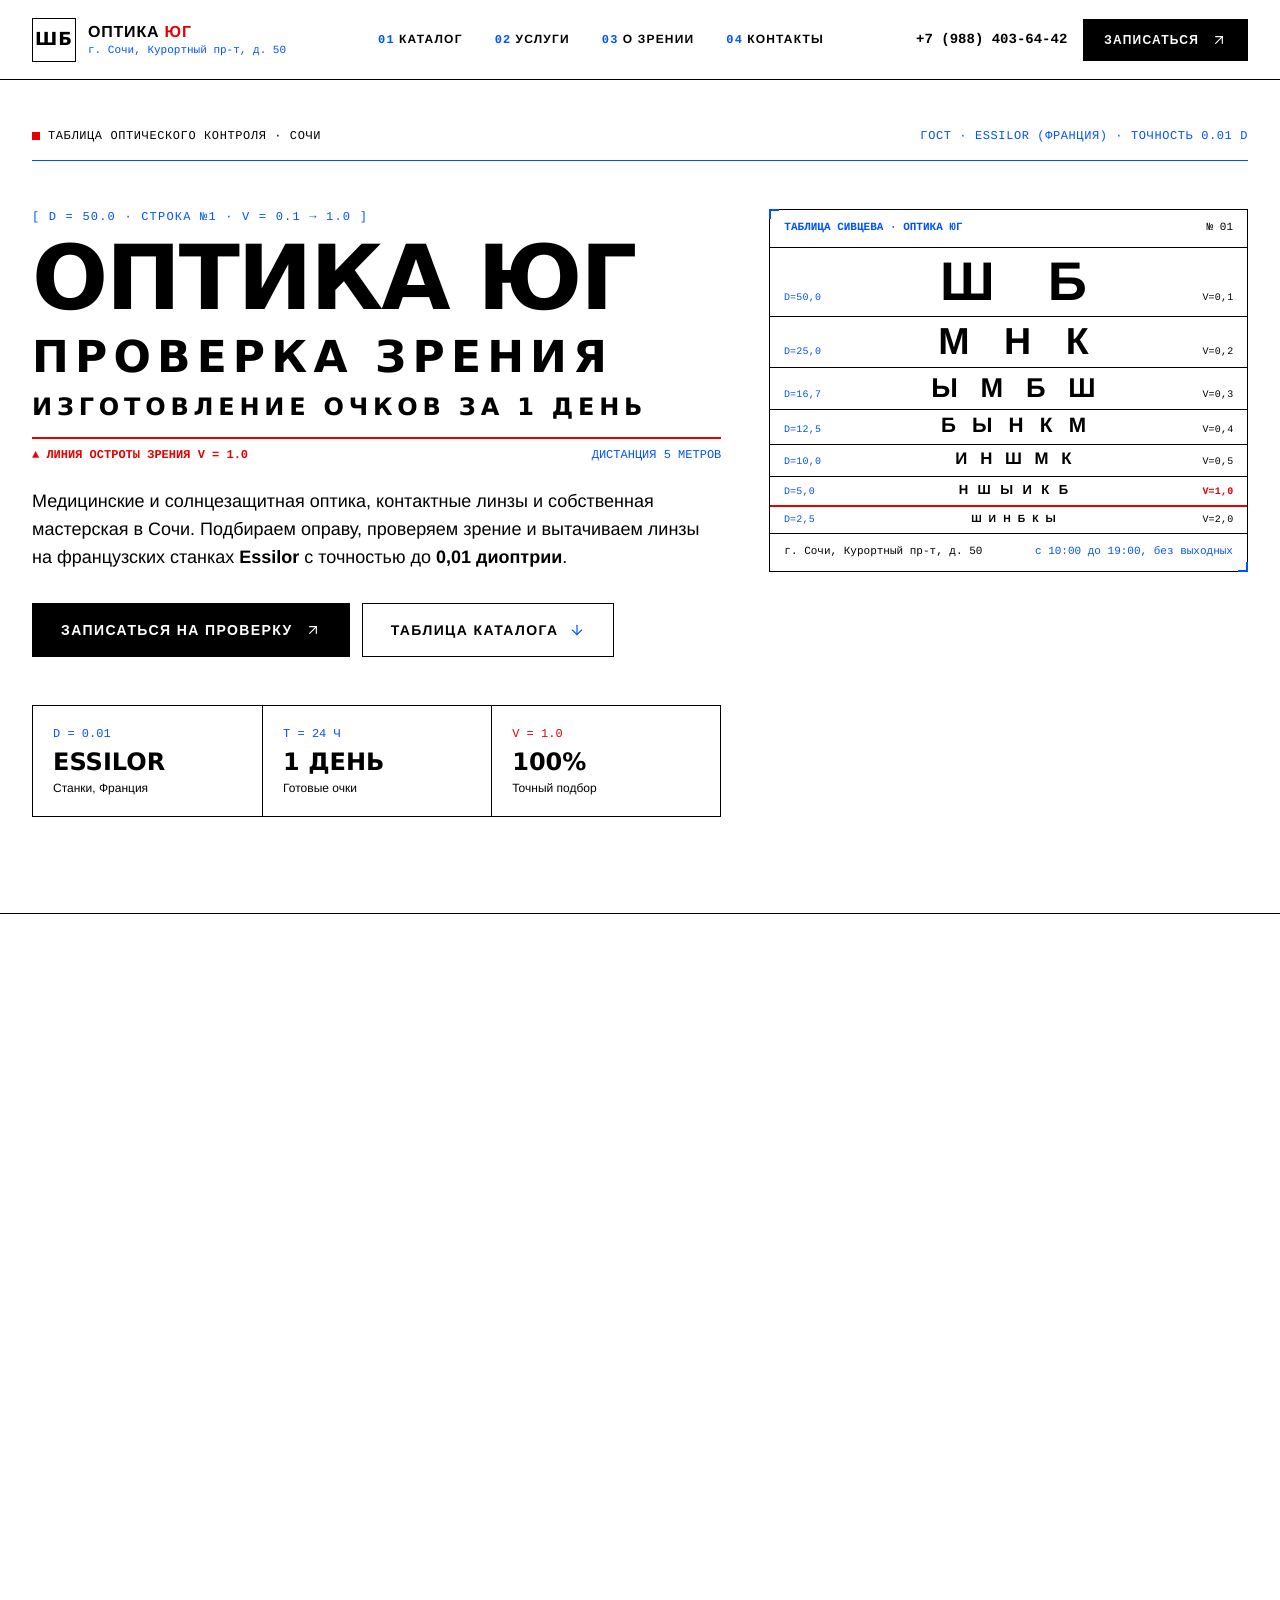
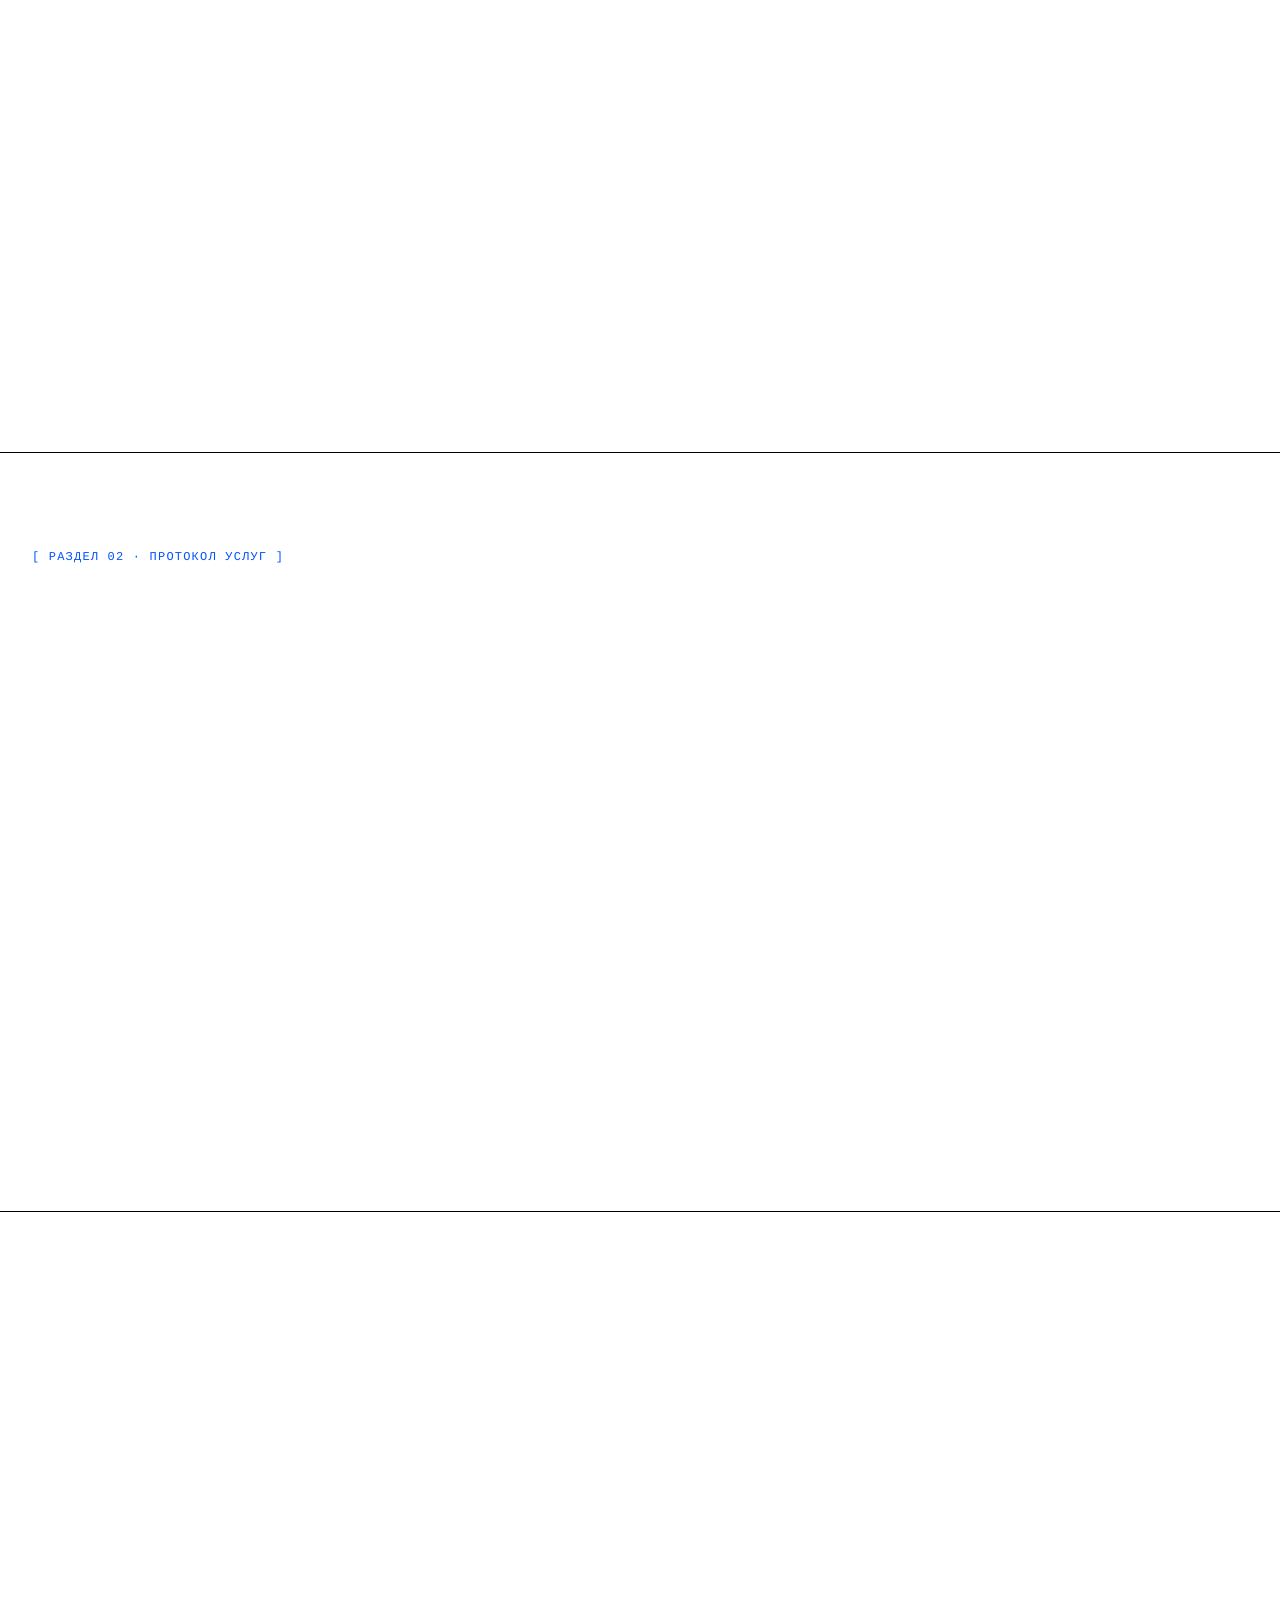
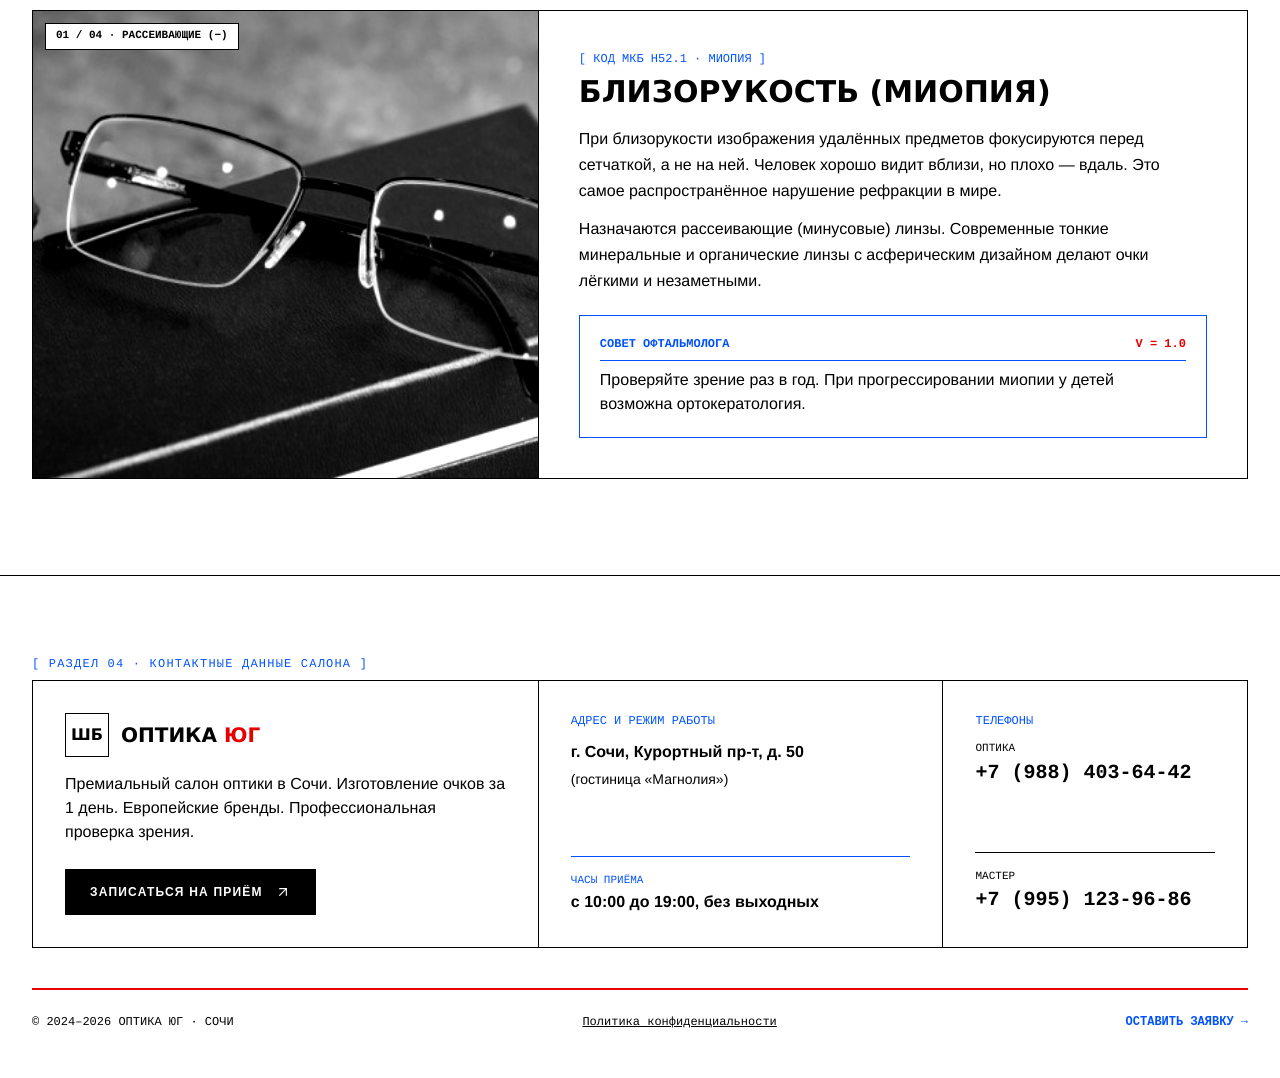
==== commit efa12e70: "Redesign: Sivtsev eye-chart poster minimalism Generated with [Devin](https://devin.ai)  Co-Authored-" ====
--- a/index.html
+++ b/index.html
@@ -5,7 +5,7 @@
   <meta name="viewport" content="width=device-width, initial-scale=1.0, viewport-fit=cover" />
   <meta http-equiv="Content-Security-Policy" content="default-src 'self'; script-src 'self' https://mc.yandex.ru https://mc.yandex.com https://yastatic.net; style-src 'self' https://fonts.googleapis.com; font-src https://fonts.gstatic.com; img-src 'self' data: blob: https:; media-src 'self' blob:; connect-src 'self' https://mc.yandex.ru https://mc.yandex.com https://mc.yandex.md wss://mc.yandex.ru wss://mc.yandex.com wss://mc.yandex.md; frame-src https://mc.yandex.ru https://mc.yandex.com https://yandexwebvisor.com; child-src blob:; worker-src blob:; object-src 'none'; base-uri 'self'; form-action 'self'; upgrade-insecure-requests;" />
   <meta name="description" content="Продажа оптики в Сочи. Медицинские очки, солнцезащитная оптика, контактные линзы и аксессуары. Изготовление за 1 день на станках Essilor (Франция)." />
-  <meta name="theme-color" content="#FAF9F6" />
+  <meta name="theme-color" content="#FFFFFF" />
   <meta name="yandex-verification" content="e36582437b7d08f8" />
   <meta name="google-site-verification" content="AXEXJ3C3w90MUyL9nkMXekuB9zqPJvkbAnua6-PL3ko" />
   <link rel="canonical" href="https://www.xn--80agnisgv3h.xn--p1ai/" />
@@ -13,453 +13,501 @@
   <title>Продажа оптики в Сочи | Оптика Юг</title>
   <link rel="preconnect" href="https://fonts.googleapis.com" />
   <link rel="preconnect" href="https://fonts.gstatic.com" crossorigin />
-  <link href="https://fonts.googleapis.com/css2?family=Cormorant+Garamond:ital,wght@0,500;0,600;1,400;1,500;1,600&family=Inter:wght@300;400;500;600;700&display=swap" rel="stylesheet" />
-  <link rel="preload" as="image" href="./images/catalog_women.jpg" />
-  <link rel="stylesheet" href="./css/tailwind.css?v=4" />
-  <link rel="stylesheet" href="./css/site.css?v=4" />
+  <link href="https://fonts.googleapis.com/css2?family=Inter:wght@400;500;600;700;800;900&family=JetBrains+Mono:wght@400;500;600;700&family=Unbounded:wght@700;800;900&display=swap" rel="stylesheet" />
+  <link rel="stylesheet" href="./css/tailwind.css?v=5" />
+  <link rel="stylesheet" href="./css/site.css?v=5" />
   <script src="./js/lucide.min.js"></script>
 </head>
-<body class="bg-ivory text-ink">
+<body class="bg-white text-black">
 
 <!-- ═════════════ HEADER ═════════════ -->
-<header id="site-header" class="fixed top-3 sm:top-4 inset-x-3 sm:inset-x-5 z-50 max-w-[84rem] mx-auto">
-  <div id="header-inner" class="glass rounded-full pl-2 pr-2 py-2 flex items-center justify-between gap-3">
-    <a href="#top" class="flex items-center gap-3 min-w-0 group pl-0.5">
-      <img src="./images/logo_optika_yug.png" alt="Оптика Юг" class="h-10 w-10 sm:h-11 sm:w-11 rounded-full bg-white ring-1 ring-black/5 p-0.5 object-contain flex-shrink-0 transition-transform duration-700 ease-lux group-hover:rotate-[-6deg]" />
-      <div class="min-w-0 leading-none">
-        <div class="text-[15px] sm:text-[16px] font-semibold tracking-[-0.02em] text-ink">Оптика <span class="text-bronze">Юг</span></div>
-        <div data-bind="address" class="mt-1 text-[11px] sm:text-[11.5px] text-ink-500 truncate">г. Сочи, ул. Курортный пр-т, д. 50</div>
+<header id="site-header" class="fixed top-0 inset-x-0 z-50 bg-white">
+  <div id="header-inner" class="max-w-7xl mx-auto px-4 sm:px-6 lg:px-8 h-16 sm:h-20 flex items-center justify-between gap-4">
+    <a href="#top" class="flex items-center gap-3 min-w-0 group">
+      <div class="w-10 h-10 sm:w-11 sm:h-11 border border-black bg-white flex items-center justify-center flex-shrink-0 font-chart font-black text-base sm:text-lg tracking-wider group-hover:border-med group-hover:text-med transition-colors">
+        ШБ
+      </div>
+      <div class="min-w-0 leading-tight">
+        <div class="text-sm sm:text-base font-extrabold uppercase tracking-wider text-black">Оптика <span class="text-signal">Юг</span></div>
+        <div data-bind="address" class="font-mono text-[10px] sm:text-[11px] text-med truncate">г. Сочи, ул. Курортный пр-т, д. 50</div>
       </div>
     </a>
-    <nav aria-label="Основное меню" class="hidden lg:flex items-center gap-9 text-[14px] font-medium text-ink/70">
-      <a href="#catalog" class="nav-link hover:text-ink transition-colors duration-500">Каталог</a>
-      <a href="#services" class="nav-link hover:text-ink transition-colors duration-500">Услуги</a>
-      <a href="#vision" class="nav-link hover:text-ink transition-colors duration-500">О зрении</a>
-      <a href="#contacts" class="nav-link hover:text-ink transition-colors duration-500">Контакты</a>
+
+    <nav aria-label="Основное меню" class="hidden lg:flex items-center gap-8 text-xs font-bold uppercase tracking-widest text-black">
+      <a href="#catalog" class="nav-link"><span class="font-mono text-med mr-1">01</span>Каталог</a>
+      <a href="#services" class="nav-link"><span class="font-mono text-med mr-1">02</span>Услуги</a>
+      <a href="#vision" class="nav-link"><span class="font-mono text-med mr-1">03</span>О зрении</a>
+      <a href="#contacts" class="nav-link"><span class="font-mono text-med mr-1">04</span>Контакты</a>
     </nav>
-    <div class="hidden lg:flex items-center gap-2">
-      <a href="tel:+79884036442" data-bind-tel="phoneMain" class="flex items-center gap-2 rounded-full px-4 py-2.5 text-[14px] font-medium text-ink hover:bg-ink/[0.04] transition-colors duration-500">
-        <i data-lucide="phone" class="w-4 h-4 text-bronze"></i>
-        <span data-bind="phoneMain" class="tabular-nums">+7 (988) 403-64-42</span>
-      </a>
-      <button data-action="open-booking" class="btn-lux group inline-flex items-center gap-3 bg-ink hover:bg-ink-800 text-ivory text-[14px] font-medium pl-5 pr-1.5 py-1.5 rounded-full shadow-lux">
-        Записаться
-        <span class="arrow-swap w-8 h-8 rounded-full bg-ivory/10 ring-1 ring-inset ring-ivory/15">
-          <i data-lucide="arrow-up-right" class="w-3.5 h-3.5"></i><i data-lucide="arrow-up-right" class="w-3.5 h-3.5"></i>
-        </span>
+
+    <div class="hidden lg:flex items-center gap-4">
+      <a href="tel:+79884036442" data-bind-tel="phoneMain" class="font-mono text-sm font-semibold text-black hover:text-med transition-colors">
+        <span data-bind="phoneMain">+7 (988) 403-64-42</span>
+      </a>
+      <button data-action="open-booking" class="btn-clinical text-xs uppercase tracking-widest px-5 py-3">
+        <span>Записаться</span>
+        <i data-lucide="arrow-up-right" class="btn-arrow w-4 h-4"></i>
       </button>
     </div>
-    <button id="burger-btn" class="lg:hidden flex flex-col items-center justify-center gap-[5px] w-11 h-11 rounded-full bg-ink/[0.04] hover:bg-ink/[0.07] transition-colors duration-500" aria-label="Меню" aria-expanded="false">
+
+    <button id="burger-btn" class="lg:hidden flex flex-col items-center justify-center gap-[4px] w-10 h-10 border border-black bg-white" aria-label="Меню" aria-expanded="false">
       <span class="burger-line"></span>
       <span class="burger-line"></span>
       <span class="burger-line"></span>
     </button>
   </div>
-  <div id="mobile-menu" class="hidden flex-col glass mt-2 rounded-[1.75rem] p-3 gap-3">
-    <nav aria-label="Мобильное меню" class="flex flex-col">
-      <a href="#catalog" class="mobile-nav-link group flex items-center justify-between text-[22px] font-medium tracking-[-0.02em] text-ink px-4 py-3.5 rounded-2xl hover:bg-white/70 transition-colors duration-500">Каталог <span class="text-[11px] tracking-luxe text-ink-400">01</span></a>
-      <a href="#services" class="mobile-nav-link group flex items-center justify-between text-[22px] font-medium tracking-[-0.02em] text-ink px-4 py-3.5 rounded-2xl hover:bg-white/70 transition-colors duration-500">Услуги <span class="text-[11px] tracking-luxe text-ink-400">02</span></a>
-      <a href="#vision" class="mobile-nav-link group flex items-center justify-between text-[22px] font-medium tracking-[-0.02em] text-ink px-4 py-3.5 rounded-2xl hover:bg-white/70 transition-colors duration-500">О зрении <span class="text-[11px] tracking-luxe text-ink-400">03</span></a>
-      <a href="#contacts" class="mobile-nav-link group flex items-center justify-between text-[22px] font-medium tracking-[-0.02em] text-ink px-4 py-3.5 rounded-2xl hover:bg-white/70 transition-colors duration-500">Контакты <span class="text-[11px] tracking-luxe text-ink-400">04</span></a>
+
+  <div id="mobile-menu" class="hidden flex-col px-4 pt-4 pb-6 gap-4 max-w-7xl mx-auto">
+    <nav aria-label="Мобильное меню" class="flex flex-col divide-y divide-black border-t border-b border-black">
+      <a href="#catalog" class="mobile-nav-link flex items-center justify-between py-3.5 text-base font-bold uppercase tracking-wider text-black"><span>Каталог</span><span class="font-mono text-xs text-med">D=50.0 · 01</span></a>
+      <a href="#services" class="mobile-nav-link flex items-center justify-between py-3.5 text-base font-bold uppercase tracking-wider text-black"><span>Услуги</span><span class="font-mono text-xs text-med">D=25.0 · 02</span></a>
+      <a href="#vision" class="mobile-nav-link flex items-center justify-between py-3.5 text-base font-bold uppercase tracking-wider text-black"><span>О зрении</span><span class="font-mono text-xs text-med">D=12.5 · 03</span></a>
+      <a href="#contacts" class="mobile-nav-link flex items-center justify-between py-3.5 text-base font-bold uppercase tracking-wider text-black"><span>Контакты</span><span class="font-mono text-xs text-signal">V=1.0 · 04</span></a>
     </nav>
-    <div class="hairline-x mx-4"></div>
-    <div class="flex flex-col gap-2">
-      <a href="tel:+79884036442" data-bind-tel="phoneMain" class="flex items-center gap-3 px-4 py-3.5 rounded-2xl bg-white/70 ring-1 ring-black/[0.04] text-ink text-[15px] font-medium">
-        <i data-lucide="phone" class="w-4 h-4 text-bronze"></i>
-        <span data-bind="phoneMain" class="tabular-nums">+7 (988) 403-64-42</span> <span class="text-[12px] text-ink-400 ml-auto">Оптика</span>
-      </a>
-      <a href="tel:+79951239686" data-bind-tel="phoneMaster" class="flex items-center gap-3 px-4 py-3.5 rounded-2xl bg-white/70 ring-1 ring-black/[0.04] text-ink text-[15px] font-medium">
-        <i data-lucide="phone" class="w-4 h-4 text-bronze"></i>
-        <span data-bind="phoneMaster" class="tabular-nums">+7 (995) 123-96-86</span> <span class="text-[12px] text-ink-400 ml-auto">Мастер</span>
-      </a>
-      <button data-action="open-booking" class="mobile-nav-link btn-lux w-full bg-ink text-ivory text-[15px] font-medium px-5 py-4 rounded-2xl">
-        Записаться в салон
+    <div class="grid grid-cols-1 gap-2">
+      <a href="tel:+79884036442" data-bind-tel="phoneMain" class="flex items-center justify-between px-4 py-3 border border-black text-black font-mono text-sm font-semibold">
+        <span data-bind="phoneMain">+7 (988) 403-64-42</span>
+        <span class="text-xs text-med uppercase">Оптика</span>
+      </a>
+      <a href="tel:+79951239686" data-bind-tel="phoneMaster" class="flex items-center justify-between px-4 py-3 border border-black text-black font-mono text-sm font-semibold">
+        <span data-bind="phoneMaster">+7 (995) 123-96-86</span>
+        <span class="text-xs text-med uppercase">Мастер</span>
+      </a>
+      <button data-action="open-booking" class="mobile-nav-link btn-clinical w-full py-3.5 text-xs uppercase tracking-widest">
+        <span>Записаться в салон</span>
+        <i data-lucide="arrow-up-right" class="btn-arrow w-4 h-4"></i>
       </button>
     </div>
   </div>
 </header>
 
 <main>
-<!-- ═════════════ HERO ═════════════ -->
-<section id="top" class="relative pt-28 sm:pt-36 lg:pt-40 pb-16 sm:pb-20 lg:pb-24 overflow-hidden">
-  <div class="blob w-[620px] h-[620px] bg-bronze-100 opacity-70 -top-52 -right-48"></div>
-  <div class="blob w-[460px] h-[460px] bg-ivory-200 opacity-90 top-1/2 -left-56"></div>
-  <div class="grain"></div>
-
-  <div class="relative z-10 max-w-[84rem] mx-auto px-5 sm:px-8 lg:px-10 grid lg:grid-cols-12 gap-14 lg:gap-10 items-center">
-    <div class="lg:col-span-7 lg:pr-6">
-      <div class="reveal inline-flex items-center gap-2.5 glass rounded-full pl-2 pr-4 py-1.5">
-        <span class="hero-dot" aria-hidden="true"></span>
-        <span class="text-[11px] sm:text-[12px] font-medium tracking-[0.14em] uppercase text-ink/80">Премиальный салон оптики <span class="text-bronze mx-1">•</span> Сочи</span>
-      </div>
-
-      <h1 class="hero-title reveal reveal-fade mt-8 sm:mt-10 text-[clamp(3.1rem,8.4vw,6.2rem)] leading-[0.92] tracking-tightest font-medium text-ink">
-        <span class="reveal-line"><span>Искусство</span></span>
-        <span class="reveal-line pb-[0.08em]"><span>ясного <em>взгляда</em></span></span>
-      </h1>
-
-      <p class="reveal mt-7 sm:mt-9 max-w-[33rem] text-[16.5px] sm:text-[18px] leading-[1.65] text-ink-500 text-pretty">
-        Медицинские и солнцезащитные очки, контактные линзы и&nbsp;собственная мастерская. Подбираем оправу под черты лица и&nbsp;изготавливаем очки за&nbsp;один день.
+<!-- ═════════════ HERO (ТАБЛИЦА СИВЦЕВА) ═════════════ -->
+<section id="top" class="pt-24 sm:pt-28 lg:pt-32 pb-16 lg:pb-24 px-4 sm:px-6 lg:px-8 border-b border-black">
+  <div class="max-w-7xl mx-auto">
+    <!-- Top calibration bar -->
+    <div class="reveal flex flex-wrap items-center justify-between gap-2 pb-4 mb-8 sm:mb-12 border-b border-med font-mono text-[11px] sm:text-xs uppercase tracking-wider">
+      <div class="flex items-center gap-2 text-black">
+        <span class="inline-block w-2 h-2 bg-signal"></span>
+        <span>ТАБЛИЦА ОПТИЧЕСКОГО КОНТРОЛЯ · СОЧИ</span>
+      </div>
+      <div class="text-med">ГОСТ · ESSILOR (ФРАНЦИЯ) · ТОЧНОСТЬ 0.01 D</div>
+    </div>
+
+    <div class="grid lg:grid-cols-12 gap-10 lg:gap-12 items-start">
+      <!-- Left: Typographic eye-chart hierarchy -->
+      <div class="lg:col-span-7">
+        <div class="reveal font-mono text-xs uppercase tracking-widest text-med mb-3">
+          [ D = 50.0 · СТРОКА №1 · V = 0.1 → 1.0 ]
+        </div>
+
+        <h1 class="reveal font-chart font-black uppercase text-black tracking-tight leading-[0.95] text-[clamp(2.5rem,7.2vw,5.6rem)]">
+          ОПТИКА ЮГ
+        </h1>
+        <div class="reveal font-chart font-extrabold uppercase text-black tracking-[0.14em] leading-[1.08] text-[clamp(1.35rem,3.6vw,2.75rem)] mt-2 sm:mt-3">
+          ПРОВЕРКА ЗРЕНИЯ
+        </div>
+        <div class="reveal font-chart font-bold uppercase text-black tracking-[0.2em] leading-[1.15] text-[clamp(0.92rem,2vw,1.5rem)] mt-2 sm:mt-3 pb-4 border-b-2 border-signal">
+          ИЗГОТОВЛЕНИЕ ОЧКОВ ЗА 1 ДЕНЬ
+        </div>
+
+        <div class="reveal flex items-center justify-between font-mono text-[11px] sm:text-xs uppercase mt-2 mb-6">
+          <span class="text-signal font-bold">▲ ЛИНИЯ ОСТРОТЫ ЗРЕНИЯ V = 1.0</span>
+          <span class="text-med">ДИСТАНЦИЯ 5 МЕТРОВ</span>
+        </div>
+
+        <p class="reveal text-base sm:text-lg leading-relaxed text-black max-w-2xl">
+          Медицинские и солнцезащитная оптика, контактные линзы и собственная мастерская в Сочи. Подбираем оправу, проверяем зрение и вытачиваем линзы на французских станках <strong>Essilor</strong> с точностью до <strong>0,01 диоптрии</strong>.
+        </p>
+
+        <div class="reveal mt-8 flex flex-col sm:flex-row items-stretch sm:items-center gap-3">
+          <button data-action="open-booking" class="btn-clinical text-xs sm:text-sm uppercase tracking-widest px-7 py-4">
+            <span>Записаться на проверку</span>
+            <i data-lucide="arrow-up-right" class="btn-arrow w-4 h-4"></i>
+          </button>
+          <a href="#catalog" class="btn-outline text-xs sm:text-sm uppercase tracking-widest px-7 py-4">
+            <span>Таблица каталога</span>
+            <i data-lucide="arrow-down" class="w-4 h-4 text-med"></i>
+          </a>
+        </div>
+
+        <!-- 3 strict clinical cells -->
+        <dl class="reveal mt-10 sm:mt-12 grid grid-cols-3 border border-black divide-x divide-black">
+          <div class="p-3 sm:p-5 bg-white">
+            <dt class="font-mono text-[10px] sm:text-xs text-med uppercase">D = 0.01</dt>
+            <dd class="font-chart font-black text-lg sm:text-2xl text-black mt-1">ESSILOR</dd>
+            <dd class="text-[11px] sm:text-xs text-black mt-0.5">Станки, Франция</dd>
+          </div>
+          <div class="p-3 sm:p-5 bg-white">
+            <dt class="font-mono text-[10px] sm:text-xs text-med uppercase">T = 24 Ч</dt>
+            <dd class="font-chart font-black text-lg sm:text-2xl text-black mt-1">1 ДЕНЬ</dd>
+            <dd class="text-[11px] sm:text-xs text-black mt-0.5">Готовые очки</dd>
+          </div>
+          <div class="p-3 sm:p-5 bg-white">
+            <dt class="font-mono text-[10px] sm:text-xs text-signal uppercase">V = 1.0</dt>
+            <dd class="font-chart font-black text-lg sm:text-2xl text-black mt-1">100%</dd>
+            <dd class="text-[11px] sm:text-xs text-black mt-0.5">Точный подбор</dd>
+          </div>
+        </dl>
+      </div>
+
+      <!-- Right: Authentic Sivtsev "Ш Б" Poster -->
+      <div class="lg:col-span-5 w-full">
+        <div class="reveal sivtsev-poster corner-ticks">
+          <div class="flex items-center justify-between px-3.5 py-2.5 border-b border-black font-mono text-[10px] sm:text-[11px] uppercase">
+            <span class="text-med font-semibold">ТАБЛИЦА СИВЦЕВА · ОПТИКА ЮГ</span>
+            <span class="text-black">№ 01</span>
+          </div>
+
+          <div class="sivtsev-row">
+            <span class="sivtsev-meta">D=50,0</span>
+            <span class="sivtsev-letters text-[2.6rem] sm:text-[3.4rem] tracking-[0.35em] pl-[0.35em]">Ш Б</span>
+            <span class="sivtsev-meta sivtsev-meta-r">V=0,1</span>
+          </div>
+          <div class="sivtsev-row">
+            <span class="sivtsev-meta">D=25,0</span>
+            <span class="sivtsev-letters text-[1.85rem] sm:text-[2.35rem] tracking-[0.32em] pl-[0.32em]">М Н К</span>
+            <span class="sivtsev-meta sivtsev-meta-r">V=0,2</span>
+          </div>
+          <div class="sivtsev-row">
+            <span class="sivtsev-meta">D=16,7</span>
+            <span class="sivtsev-letters text-[1.35rem] sm:text-[1.7rem] tracking-[0.28em] pl-[0.28em]">Ы М Б Ш</span>
+            <span class="sivtsev-meta sivtsev-meta-r">V=0,3</span>
+          </div>
+          <div class="sivtsev-row">
+            <span class="sivtsev-meta">D=12,5</span>
+            <span class="sivtsev-letters text-[1.05rem] sm:text-[1.3rem] tracking-[0.25em] pl-[0.25em]">Б Ы Н К М</span>
+            <span class="sivtsev-meta sivtsev-meta-r">V=0,4</span>
+          </div>
+          <div class="sivtsev-row">
+            <span class="sivtsev-meta">D=10,0</span>
+            <span class="sivtsev-letters text-[0.88rem] sm:text-[1.05rem] tracking-[0.24em] pl-[0.24em]">И Н Ш М К</span>
+            <span class="sivtsev-meta sivtsev-meta-r">V=0,5</span>
+          </div>
+          <div class="sivtsev-row is-red-line">
+            <span class="sivtsev-meta">D=5,0</span>
+            <span class="sivtsev-letters text-[0.72rem] sm:text-[0.82rem] tracking-[0.22em] pl-[0.22em]">Н Ш Ы И К Б</span>
+            <span class="sivtsev-meta sivtsev-meta-r !text-signal font-bold">V=1,0</span>
+          </div>
+          <div class="sivtsev-row">
+            <span class="sivtsev-meta">D=2,5</span>
+            <span class="sivtsev-letters text-[0.58rem] sm:text-[0.65rem] tracking-[0.2em] pl-[0.2em]">Ш И Н Б К Ы</span>
+            <span class="sivtsev-meta sivtsev-meta-r">V=2,0</span>
+          </div>
+
+          <div class="flex items-center justify-between px-3.5 py-2.5 bg-white font-mono text-[10px] sm:text-[11px]">
+            <span data-bind="address" class="text-black truncate">г. Сочи, Курортный пр-т, д. 50</span>
+            <span data-bind="hours" class="text-med ml-2 flex-shrink-0">с 10:00 до 19:00</span>
+          </div>
+        </div>
+      </div>
+    </div>
+  </div>
+</section>
+
+<!-- ═════════════ CATALOG (ПИРАМИДЫ ШБ ПО ЭСКИЗУ КЛИЕНТА) ═════════════ -->
+<section id="catalog" class="py-16 sm:py-24 px-4 sm:px-6 lg:px-8 border-b border-black bg-white">
+  <div class="max-w-7xl mx-auto">
+    <div class="reveal flex flex-col md:flex-row md:items-end justify-between gap-4 pb-6 mb-10 sm:mb-12 border-b-2 border-black">
+      <div>
+        <div class="font-mono text-xs uppercase tracking-widest text-med mb-2">
+          [ РАЗДЕЛ 01 · ОПТОТИПЫ КАТАЛОГА · D = 50.0 → 5.0 ]
+        </div>
+        <h2 id="catalog-title" class="font-chart font-black uppercase text-black tracking-tight text-2xl sm:text-4xl lg:text-5xl">
+          Каталог и услуги
+        </h2>
+      </div>
+      <div class="flex flex-col sm:items-end gap-2">
+        <p id="catalog-subtitle" class="text-sm sm:text-base text-black">
+          Оправы, линзы, аксессуары и мастерская с быстрым переходом в коллекции
+        </p>
+        <a href="https://vk.ru/opticasouth" target="_blank" rel="noopener" class="group inline-flex items-center gap-2 font-mono text-xs font-bold uppercase tracking-wider text-med hover:text-signal">
+          <span>Все альбомы ВКонтакте</span>
+          <i data-lucide="arrow-up-right" class="arrow-shift w-4 h-4"></i>
+        </a>
+      </div>
+    </div>
+
+    <!-- 6 White Square Pyramid Cards -->
+    <div id="catalog-grid" class="grid grid-cols-2 lg:grid-cols-3 gap-4 sm:gap-6 lg:gap-8">
+      <!-- 1. Мужские: М / УЖ / СКАЯ / коллекция -->
+      <a href="https://vk.ru/opticasouth" target="_blank" rel="noopener" aria-label="Мужские" class="catalog-tile reveal group">
+        <div class="tile-head">
+          <span>№01 · D=50.0</span>
+          <span class="tile-v">V=0.1</span>
+        </div>
+        <div class="pyramid" aria-hidden="true">
+          <span class="pyr-1">М</span>
+          <span class="pyr-2">УЖ</span>
+          <span class="pyr-3">СКАЯ</span>
+          <span class="pyr-4">коллекция</span>
+        </div>
+        <div class="tile-foot">
+          <span class="truncate pr-2">Смотреть в ВК</span>
+          <span class="cta-arrow"><i data-lucide="arrow-up-right" class="w-3.5 h-3.5"></i></span>
+        </div>
+      </a>
+
+      <!-- 2. Женские: Ж / ЕН / СКАЯ / коллекция -->
+      <a href="https://vk.ru/opticasouth" target="_blank" rel="noopener" aria-label="Женские" class="catalog-tile reveal group">
+        <div class="tile-head">
+          <span>№02 · D=25.0</span>
+          <span class="tile-v">V=0.2</span>
+        </div>
+        <div class="pyramid" aria-hidden="true">
+          <span class="pyr-1">Ж</span>
+          <span class="pyr-2">ЕН</span>
+          <span class="pyr-3">СКАЯ</span>
+          <span class="pyr-4">коллекция</span>
+        </div>
+        <div class="tile-foot">
+          <span class="truncate pr-2">Смотреть в ВК</span>
+          <span class="cta-arrow"><i data-lucide="arrow-up-right" class="w-3.5 h-3.5"></i></span>
+        </div>
+      </a>
+
+      <!-- 3. Детские: Д / ЕТ / СКИЕ / коллекция -->
+      <a href="https://vk.ru/opticasouth" target="_blank" rel="noopener" aria-label="Детские" class="catalog-tile reveal group">
+        <div class="tile-head">
+          <span>№03 · D=16.7</span>
+          <span class="tile-v">V=0.3</span>
+        </div>
+        <div class="pyramid" aria-hidden="true">
+          <span class="pyr-1">Д</span>
+          <span class="pyr-2">ЕТ</span>
+          <span class="pyr-3">СКИЕ</span>
+          <span class="pyr-4">коллекция</span>
+        </div>
+        <div class="tile-foot">
+          <span class="truncate pr-2">Смотреть в ВК</span>
+          <span class="cta-arrow"><i data-lucide="arrow-up-right" class="w-3.5 h-3.5"></i></span>
+        </div>
+      </a>
+
+      <!-- 4. Ремонт оправ: Р / ЕМ / ОНТ / оправ -->
+      <a href="https://vk.ru/opticasouth" target="_blank" rel="noopener" aria-label="Ремонт оправ" class="catalog-tile reveal group">
+        <div class="tile-head">
+          <span>№04 · D=12.5</span>
+          <span class="tile-v">V=0.4</span>
+        </div>
+        <div class="pyramid" aria-hidden="true">
+          <span class="pyr-1">Р</span>
+          <span class="pyr-2">ЕМ</span>
+          <span class="pyr-3">ОНТ</span>
+          <span class="pyr-4">оправ</span>
+        </div>
+        <div class="tile-foot">
+          <span class="truncate pr-2">Смотреть в ВК</span>
+          <span class="cta-arrow"><i data-lucide="arrow-up-right" class="w-3.5 h-3.5"></i></span>
+        </div>
+      </a>
+
+      <!-- 5. Контактные линзы: Л / ИН / ЗЫ / контактные -->
+      <a href="https://vk.ru/opticasouth" target="_blank" rel="noopener" aria-label="Контактные линзы" class="catalog-tile reveal group">
+        <div class="tile-head">
+          <span>№05 · D=10.0</span>
+          <span class="tile-v">V=0.5</span>
+        </div>
+        <div class="pyramid" aria-hidden="true">
+          <span class="pyr-1">Л</span>
+          <span class="pyr-2">ИН</span>
+          <span class="pyr-3">ЗЫ</span>
+          <span class="pyr-4">контактные</span>
+        </div>
+        <div class="tile-foot">
+          <span class="truncate pr-2">Смотреть в ВК</span>
+          <span class="cta-arrow"><i data-lucide="arrow-up-right" class="w-3.5 h-3.5"></i></span>
+        </div>
+      </a>
+
+      <!-- 6. Аксессуары: А / КС / ЕССУАРЫ / оптики -->
+      <a href="https://vk.ru/opticasouth" target="_blank" rel="noopener" aria-label="Аксессуары" class="catalog-tile reveal group">
+        <div class="tile-head">
+          <span>№06 · D=5.0</span>
+          <span class="tile-v">V=1.0</span>
+        </div>
+        <div class="pyramid" aria-hidden="true">
+          <span class="pyr-1">А</span>
+          <span class="pyr-2">КС</span>
+          <span class="pyr-3 is-long">ЕССУАРЫ</span>
+          <span class="pyr-4">оптики</span>
+        </div>
+        <div class="tile-foot">
+          <span class="truncate pr-2">Смотреть в ВК</span>
+          <span class="cta-arrow"><i data-lucide="arrow-up-right" class="w-3.5 h-3.5"></i></span>
+        </div>
+      </a>
+    </div>
+  </div>
+</section>
+
+<!-- ═════════════ SERVICES (СТРОКИ ТАБЛИЦЫ) ═════════════ -->
+<section id="services" class="py-16 sm:py-24 px-4 sm:px-6 lg:px-8 border-b border-black bg-white">
+  <div class="max-w-7xl mx-auto grid lg:grid-cols-12 gap-10 lg:gap-12">
+    <div class="lg:col-span-4">
+      <div class="font-mono text-xs uppercase tracking-widest text-med mb-2">
+        [ РАЗДЕЛ 02 · ПРОТОКОЛ УСЛУГ ]
+      </div>
+      <h2 id="services-title" class="reveal font-chart font-black uppercase text-black tracking-tight text-2xl sm:text-4xl">
+        Что мы делаем
+      </h2>
+      <p class="reveal mt-4 text-base leading-relaxed text-black">
+        Полный цикл оптической помощи: от компьютерной диагностики рефракции до выточки сложных линз и ремонта оправ.
       </p>
-
-      <div class="reveal mt-9 sm:mt-11 flex flex-col sm:flex-row sm:items-center gap-3 sm:gap-2">
-        <button data-action="open-booking" class="btn-lux group inline-flex items-center justify-between gap-5 rounded-full bg-ink hover:bg-ink-800 text-ivory pl-7 pr-2 py-2 text-[15px] font-medium shadow-lux-lg">
-          <span>Записаться на проверку зрения</span>
-          <span class="arrow-swap w-11 h-11 rounded-full bg-bronze text-ivory">
-            <i data-lucide="arrow-up-right" class="w-4 h-4"></i><i data-lucide="arrow-up-right" class="w-4 h-4"></i>
-          </span>
-        </button>
-        <a href="#catalog" class="group inline-flex items-center justify-center gap-2.5 px-6 py-4 text-[15px] font-medium text-ink">
-          <span class="link-underline pb-0.5">Смотреть коллекции</span>
-          <i data-lucide="arrow-down-right" class="w-4 h-4 text-bronze transition-transform duration-700 ease-lux group-hover:translate-x-0.5 group-hover:translate-y-0.5"></i>
-        </a>
-      </div>
-
-      <dl class="reveal mt-14 lg:mt-20 grid grid-cols-1 sm:grid-cols-3 gap-px rounded-[1.5rem] overflow-hidden bg-zinc-200/80 ring-1 ring-zinc-200/80 shadow-lux">
-        <div class="group bg-ivory/95 p-5 lg:p-6 flex sm:flex-col items-center sm:items-start gap-4 sm:gap-5 hover:bg-white transition-colors duration-700">
-          <span class="w-10 h-10 flex-shrink-0 rounded-full border border-zinc-200/80 bg-white flex items-center justify-center text-bronze transition-transform duration-700 ease-lux group-hover:-rotate-12"><i data-lucide="gem" class="w-[18px] h-[18px]"></i></span>
-          <div>
-            <dt class="text-[15px] font-semibold tracking-[-0.01em] text-ink">Станки Essilor</dt>
-            <dd class="mt-1 text-[13px] leading-snug text-ink-500">Франция · точность до 0,01&nbsp;дптр</dd>
-          </div>
-        </div>
-        <div class="group bg-ivory/95 p-5 lg:p-6 flex sm:flex-col items-center sm:items-start gap-4 sm:gap-5 hover:bg-white transition-colors duration-700">
-          <span class="w-10 h-10 flex-shrink-0 rounded-full border border-zinc-200/80 bg-white flex items-center justify-center text-bronze transition-transform duration-700 ease-lux group-hover:-rotate-12"><i data-lucide="timer" class="w-[18px] h-[18px]"></i></span>
-          <div>
-            <dt class="text-[15px] font-semibold tracking-[-0.01em] text-ink">Очки за 1 день</dt>
-            <dd class="mt-1 text-[13px] leading-snug text-ink-500">От рецепта до готовой пары</dd>
-          </div>
-        </div>
-        <div class="group bg-ivory/95 p-5 lg:p-6 flex sm:flex-col items-center sm:items-start gap-4 sm:gap-5 hover:bg-white transition-colors duration-700">
-          <span class="w-10 h-10 flex-shrink-0 rounded-full border border-zinc-200/80 bg-white flex items-center justify-center text-bronze transition-transform duration-700 ease-lux group-hover:-rotate-12"><i data-lucide="scan-eye" class="w-[18px] h-[18px]"></i></span>
-          <div>
-            <dt class="text-[15px] font-semibold tracking-[-0.01em] text-ink">Проверка зрения</dt>
-            <dd class="mt-1 text-[13px] leading-snug text-ink-500">Современное оборудование</dd>
-          </div>
-        </div>
-      </dl>
-    </div>
-
-    <div class="lg:col-span-5 relative">
-      <div class="relative mx-auto w-[86%] sm:w-[70%] lg:w-full max-w-[30rem] lg:ml-auto">
-        <div class="hero-ring w-[118%] aspect-square -top-[12%] -left-[9%]"></div>
-        <div class="hero-ring w-[96%] aspect-square top-[2%] left-[2%] border-dashed opacity-60"></div>
-
-        <figure class="reveal reveal-scale hero-arch sheen relative overflow-hidden aspect-[4/5] bg-ivory-200 shadow-lux-xl">
-          <img src="./images/catalog_women.jpg" alt="Девушка в изящной оправе — салон «Оптика Юг»" fetchpriority="high" id="hero-img" class="hero-img absolute inset-0 w-full h-full object-cover object-[50%_28%]" />
-          <div class="absolute inset-x-0 bottom-0 h-2/5 bg-gradient-to-t from-black/45 via-black/10 to-transparent"></div>
-          <figcaption class="absolute left-4 right-4 sm:left-5 sm:right-5 bottom-4 sm:bottom-5 flex items-center justify-between gap-3 text-white">
-            <span class="glass-dark rounded-full px-3.5 py-2 text-[11px] sm:text-[12px] font-medium tracking-[0.08em]">Оправы европейских брендов</span>
-          </figcaption>
-        </figure>
-
-        <div class="reveal absolute -left-[12%] sm:-left-[18%] bottom-[16%] w-[40%] sm:w-[42%] float-slow" data-reveal-delay="350">
-          <div class="sheen relative aspect-[4/5] rounded-[1.5rem] overflow-hidden ring-[5px] sm:ring-[6px] ring-ivory shadow-lux-lg bg-ivory-200">
-            <img src="./images/catalog_repair.jpg" alt="Мастер регулирует оправу" loading="lazy" class="absolute inset-0 w-full h-full object-cover" />
-          </div>
-        </div>
-
-        <div class="reveal absolute -right-[4%] sm:-right-[10%] top-[10%] float-slow-2" data-reveal-delay="500">
-          <div class="glass rounded-2xl pl-2.5 pr-4 py-2.5 flex items-center gap-3">
-            <span class="w-9 h-9 rounded-xl bg-ink text-ivory flex items-center justify-center"><i data-lucide="badge-check" class="w-4 h-4"></i></span>
-            <div class="leading-tight">
-              <div class="text-[13px] font-semibold text-ink">Essilor</div>
-              <div class="text-[11px] text-ink-500">Франция</div>
-            </div>
-          </div>
-        </div>
-
-        <div class="reveal hidden sm:flex absolute -right-[6%] bottom-[-5%] float-slow" data-reveal-delay="650">
-          <div class="glass rounded-2xl px-4 py-3 flex items-center gap-3">
-            <i data-lucide="map-pin" class="w-4 h-4 text-bronze"></i>
-            <div class="leading-tight">
-              <div class="text-[12.5px] font-semibold text-ink">Курортный пр-т, 50</div>
-              <div data-bind="hours" class="text-[11px] text-ink-500">с 10:00 до 19:00, без выходных</div>
-            </div>
-          </div>
-        </div>
-      </div>
-    </div>
-  </div>
-
-  <div class="relative z-10 mt-20 sm:mt-24 lg:mt-28 border-y border-zinc-200/80 py-5 sm:py-6 overflow-hidden marquee-mask" aria-hidden="true">
-    <div class="marquee items-center gap-10 sm:gap-14 whitespace-nowrap font-serif italic text-[1.6rem] sm:text-[2.1rem] text-ink/80">
-      <span>Медицинские очки</span><span class="marquee-dot"></span>
-      <span>Солнцезащитная оптика</span><span class="marquee-dot"></span>
-      <span>Контактные линзы</span><span class="marquee-dot"></span>
-      <span>Essilor Varilux</span><span class="marquee-dot"></span>
-      <span>Ремонт оправ</span><span class="marquee-dot"></span>
-      <span>Проверка зрения</span><span class="marquee-dot"></span>
-      <span>Медицинские очки</span><span class="marquee-dot"></span>
-      <span>Солнцезащитная оптика</span><span class="marquee-dot"></span>
-      <span>Контактные линзы</span><span class="marquee-dot"></span>
-      <span>Essilor Varilux</span><span class="marquee-dot"></span>
-      <span>Ремонт оправ</span><span class="marquee-dot"></span>
-      <span>Проверка зрения</span><span class="marquee-dot"></span>
+      <div class="reveal mt-6 p-5 border border-med bg-white">
+        <div class="font-mono text-xs uppercase text-med">КОНТРОЛЬ КАЧЕСТВА</div>
+        <div class="font-chart font-black text-2xl text-black mt-1">V = 1.0</div>
+        <p class="text-xs text-black mt-1">Каждая пара очков проходит проверку межцентрового расстояния и диоптрий на диоптриметре.</p>
+      </div>
+      <button data-action="open-booking" class="reveal btn-clinical mt-6 w-full sm:w-auto text-xs uppercase tracking-widest px-6 py-4">
+        <span>Записаться к специалисту</span>
+        <i data-lucide="arrow-up-right" class="btn-arrow w-4 h-4"></i>
+      </button>
+    </div>
+
+    <div id="services-list" class="lg:col-span-8 flex flex-col">
+      <div class="service-row reveal group grid grid-cols-12 items-center gap-4 py-6 sm:py-7 px-4 sm:px-6">
+        <div class="col-span-3 sm:col-span-2 flex items-baseline gap-3">
+          <span class="service-opto text-3xl sm:text-4xl">Ш</span>
+          <span class="font-mono text-[11px] text-med hidden sm:inline">D=50.0</span>
+        </div>
+        <div class="col-span-7 sm:col-span-8">
+          <h3 class="text-base sm:text-xl font-bold tracking-tight text-black">Проверка зрения</h3>
+          <p class="text-sm sm:text-base text-black mt-1">Профессиональная диагностика на современном оборудовании</p>
+        </div>
+        <div class="col-span-2 flex items-center justify-end">
+          <span class="font-mono text-xs font-semibold text-med">V=0.1</span>
+        </div>
+      </div>
+
+      <div class="service-row reveal group grid grid-cols-12 items-center gap-4 py-6 sm:py-7 px-4 sm:px-6">
+        <div class="col-span-3 sm:col-span-2 flex items-baseline gap-3">
+          <span class="service-opto text-3xl sm:text-4xl">Б</span>
+          <span class="font-mono text-[11px] text-med hidden sm:inline">D=25.0</span>
+        </div>
+        <div class="col-span-7 sm:col-span-8">
+          <h3 class="text-base sm:text-xl font-bold tracking-tight text-black">Изготовление очков за 1 день</h3>
+          <p class="text-sm sm:text-base text-black mt-1">Станки Essilor (Франция) — точность до 0.01 диоптрии</p>
+        </div>
+        <div class="col-span-2 flex items-center justify-end">
+          <span class="font-mono text-xs font-semibold text-med">V=0.2</span>
+        </div>
+      </div>
+
+      <div class="service-row reveal group grid grid-cols-12 items-center gap-4 py-6 sm:py-7 px-4 sm:px-6">
+        <div class="col-span-3 sm:col-span-2 flex items-baseline gap-3">
+          <span class="service-opto text-3xl sm:text-4xl">М</span>
+          <span class="font-mono text-[11px] text-med hidden sm:inline">D=12.5</span>
+        </div>
+        <div class="col-span-7 sm:col-span-8">
+          <h3 class="text-base sm:text-xl font-bold tracking-tight text-black">Окраска и нанесение покрытий на линзы</h3>
+          <p class="text-sm sm:text-base text-black mt-1">Антибликовые, фотохромные и тонированные покрытия</p>
+        </div>
+        <div class="col-span-2 flex items-center justify-end">
+          <span class="font-mono text-xs font-semibold text-med">V=0.4</span>
+        </div>
+      </div>
+
+      <div class="service-row reveal group grid grid-cols-12 items-center gap-4 py-6 sm:py-7 px-4 sm:px-6">
+        <div class="col-span-3 sm:col-span-2 flex items-baseline gap-3">
+          <span class="service-opto text-3xl sm:text-4xl">Н</span>
+          <span class="font-mono text-[11px] text-med hidden sm:inline">D=7.1</span>
+        </div>
+        <div class="col-span-7 sm:col-span-8">
+          <h3 class="text-base sm:text-xl font-bold tracking-tight text-black">Ремонт и регулировка оправ</h3>
+          <p class="text-sm sm:text-base text-black mt-1">Пайка, замена носоупоров, подгонка по форме лица</p>
+        </div>
+        <div class="col-span-2 flex items-center justify-end">
+          <span class="font-mono text-xs font-semibold text-med">V=0.7</span>
+        </div>
+      </div>
+
+      <div class="service-row reveal group grid grid-cols-12 items-center gap-4 py-6 sm:py-7 px-4 sm:px-6 border-b-2 border-b-signal">
+        <div class="col-span-3 sm:col-span-2 flex items-baseline gap-3">
+          <span class="service-opto text-3xl sm:text-4xl">К</span>
+          <span class="font-mono text-[11px] text-med hidden sm:inline">D=5.0</span>
+        </div>
+        <div class="col-span-7 sm:col-span-8">
+          <h3 class="text-base sm:text-xl font-bold tracking-tight text-black">Подбор контактных линз</h3>
+          <p class="text-sm sm:text-base text-black mt-1">Мягкие и жёсткие линзы, однодневные и длительного ношения</p>
+        </div>
+        <div class="col-span-2 flex items-center justify-end">
+          <span class="font-mono text-xs font-semibold text-signal">V=1.0</span>
+        </div>
+      </div>
     </div>
   </div>
 </section>
 
-<!-- ═════════════ CATALOG (Bento) ═════════════ -->
-<section id="catalog" class="relative py-24 sm:py-28 lg:py-36">
-  <div class="max-w-[84rem] mx-auto px-5 sm:px-8 lg:px-10">
-    <div class="grid lg:grid-cols-12 gap-6 lg:gap-10 items-end mb-12 sm:mb-14 lg:mb-20">
-      <div class="lg:col-span-7">
-        <div class="reveal flex items-center gap-3 text-[11px] sm:text-[12px] font-medium tracking-luxe uppercase text-bronze">
-          <span class="tabular-nums">01</span><span class="w-8 h-px bg-bronze/50"></span><span>Коллекции</span>
-        </div>
-        <h2 id="catalog-title" class="reveal mt-5 text-[clamp(2.5rem,6vw,4.9rem)] leading-[0.95] tracking-tightest font-medium text-ink text-balance">Каталог и услуги</h2>
-      </div>
-      <div class="lg:col-span-5 lg:pb-2">
-        <p id="catalog-subtitle" class="reveal text-[16.5px] sm:text-lg leading-relaxed text-ink-500 max-w-md lg:ml-auto">Оправы, линзы, аксессуары и мастерская с быстрым переходом в коллекции</p>
-        <a href="https://vk.ru/opticasouth" target="_blank" rel="noopener" class="reveal group mt-5 inline-flex lg:flex lg:justify-end items-center gap-2 text-[14px] font-medium text-ink">
-          <span class="link-underline pb-0.5">Все коллекции во ВКонтакте</span>
-          <span class="arrow-swap w-7 h-7 rounded-full border border-zinc-300/80"><i data-lucide="arrow-up-right" class="w-3.5 h-3.5"></i><i data-lucide="arrow-up-right" class="w-3.5 h-3.5"></i></span>
-        </a>
-      </div>
-    </div>
-
-    <div id="catalog-grid" class="grid grid-cols-2 md:grid-cols-6 lg:grid-cols-12 auto-rows-[13.5rem] sm:auto-rows-[16rem] lg:auto-rows-[18.5rem] gap-3 sm:gap-4 lg:gap-5" data-reveal-stagger>
-      <a href="https://vk.ru/opticasouth" target="_blank" rel="noopener" class="catalog-tile bento-card sheen reveal group relative isolate overflow-hidden rounded-[1.5rem] sm:rounded-[2rem] bg-ink flex flex-col justify-between p-4 sm:p-6 lg:p-7 col-span-2 row-span-2 md:col-span-3 lg:col-span-5">
-        <img src="./images/catalog_men.jpg" alt="Мужские" class="bento-img absolute inset-0 -z-10 w-full h-full object-cover object-[50%_25%]" />
-        <div class="absolute inset-0 -z-10 bg-gradient-to-t from-black/80 via-black/20 to-transparent"></div>
-        <div class="relative flex items-start justify-between gap-3">
-          <span class="glass-dark rounded-full px-3 py-1.5 text-[10px] sm:text-[11px] font-medium tracking-[0.18em] uppercase text-white/90 tabular-nums">01</span>
-          <span class="cta-arrow arrow-swap w-10 h-10 sm:w-12 sm:h-12 rounded-full bg-white/15 backdrop-blur-md border border-white/30 text-white"><i data-lucide="arrow-up-right" class="w-4 h-4"></i><i data-lucide="arrow-up-right" class="w-4 h-4"></i></span>
-        </div>
-        <div class="bento-meta relative">
-          <span class="bento-cta block text-[10px] sm:text-[11px] uppercase tracking-[0.2em] text-white/80 font-medium mb-2 sm:mb-3">Смотреть в ВК</span>
-          <h3 class="text-[2rem] sm:text-[2.5rem] lg:text-[3rem] font-medium tracking-[-0.035em] text-white leading-[1] break-words">Мужские</h3>
-        </div>
-      </a>
-      <a href="https://vk.ru/opticasouth" target="_blank" rel="noopener" class="catalog-tile bento-card sheen reveal group relative isolate overflow-hidden rounded-[1.5rem] sm:rounded-[2rem] bg-ink flex flex-col justify-between p-4 sm:p-6 lg:p-7 col-span-1 md:col-span-3 md:row-span-2 lg:col-span-4">
-        <img src="./images/catalog_women.jpg" alt="Женские" class="bento-img absolute inset-0 -z-10 w-full h-full object-cover object-[50%_25%]" />
-        <div class="absolute inset-0 -z-10 bg-gradient-to-t from-black/80 via-black/20 to-transparent"></div>
-        <div class="relative flex items-start justify-between gap-3">
-          <span class="glass-dark rounded-full px-3 py-1.5 text-[10px] sm:text-[11px] font-medium tracking-[0.18em] uppercase text-white/90 tabular-nums">02</span>
-          <span class="cta-arrow arrow-swap w-10 h-10 sm:w-12 sm:h-12 rounded-full bg-white/15 backdrop-blur-md border border-white/30 text-white"><i data-lucide="arrow-up-right" class="w-4 h-4"></i><i data-lucide="arrow-up-right" class="w-4 h-4"></i></span>
-        </div>
-        <div class="bento-meta relative">
-          <span class="bento-cta block text-[10px] sm:text-[11px] uppercase tracking-[0.2em] text-white/80 font-medium mb-2 sm:mb-3">Смотреть в ВК</span>
-          <h3 class="text-[1.35rem] sm:text-[2.5rem] lg:text-[2.75rem] font-medium tracking-[-0.035em] text-white leading-[1] break-words">Женские</h3>
-        </div>
-      </a>
-      <a href="https://vk.ru/opticasouth" target="_blank" rel="noopener" class="catalog-tile bento-card sheen reveal group relative isolate overflow-hidden rounded-[1.5rem] sm:rounded-[2rem] bg-ink flex flex-col justify-between p-4 sm:p-6 lg:p-7 col-span-1 md:col-span-2 lg:col-span-3">
-        <img src="./uploads/image-20261106-05e8fc4c832f69c7.jpg" alt="Детские" class="bento-img absolute inset-0 -z-10 w-full h-full object-cover object-[50%_35%]" />
-        <div class="absolute inset-0 -z-10 bg-gradient-to-t from-black/80 via-black/20 to-transparent"></div>
-        <div class="relative flex items-start justify-between gap-3">
-          <span class="glass-dark rounded-full px-3 py-1.5 text-[10px] sm:text-[11px] font-medium tracking-[0.18em] uppercase text-white/90 tabular-nums">03</span>
-          <span class="cta-arrow arrow-swap w-10 h-10 sm:w-12 sm:h-12 rounded-full bg-white/15 backdrop-blur-md border border-white/30 text-white"><i data-lucide="arrow-up-right" class="w-4 h-4"></i><i data-lucide="arrow-up-right" class="w-4 h-4"></i></span>
-        </div>
-        <div class="bento-meta relative">
-          <span class="bento-cta block text-[10px] sm:text-[11px] uppercase tracking-[0.2em] text-white/80 font-medium mb-2 sm:mb-3">Смотреть в ВК</span>
-          <h3 class="text-[1.35rem] sm:text-[1.75rem] lg:text-[1.9rem] font-medium tracking-[-0.03em] text-white leading-[1.05] break-words">Детские</h3>
-        </div>
-      </a>
-      <a href="https://vk.ru/opticasouth" target="_blank" rel="noopener" class="catalog-tile bento-card sheen reveal group relative isolate overflow-hidden rounded-[1.5rem] sm:rounded-[2rem] bg-ink flex flex-col justify-between p-4 sm:p-6 lg:p-7 col-span-1 md:col-span-2 lg:col-span-3">
-        <img src="./images/catalog_repair.jpg" alt="Ремонт оправ" class="bento-img absolute inset-0 -z-10 w-full h-full object-cover object-[50%_45%]" />
-        <div class="absolute inset-0 -z-10 bg-gradient-to-t from-black/80 via-black/20 to-transparent"></div>
-        <div class="relative flex items-start justify-between gap-3">
-          <span class="glass-dark rounded-full px-3 py-1.5 text-[10px] sm:text-[11px] font-medium tracking-[0.18em] uppercase text-white/90 tabular-nums">04</span>
-          <span class="cta-arrow arrow-swap w-10 h-10 sm:w-12 sm:h-12 rounded-full bg-white/15 backdrop-blur-md border border-white/30 text-white"><i data-lucide="arrow-up-right" class="w-4 h-4"></i><i data-lucide="arrow-up-right" class="w-4 h-4"></i></span>
-        </div>
-        <div class="bento-meta relative">
-          <span class="bento-cta block text-[10px] sm:text-[11px] uppercase tracking-[0.2em] text-white/80 font-medium mb-2 sm:mb-3">Смотреть в ВК</span>
-          <h3 class="text-[1.35rem] sm:text-[1.75rem] lg:text-[1.9rem] font-medium tracking-[-0.03em] text-white leading-[1.05] break-words">Ремонт оправ</h3>
-        </div>
-      </a>
-      <a href="https://vk.ru/opticasouth" target="_blank" rel="noopener" class="catalog-tile bento-card sheen reveal group relative isolate overflow-hidden rounded-[1.5rem] sm:rounded-[2rem] bg-ink flex flex-col justify-between p-4 sm:p-6 lg:p-7 col-span-1 md:col-span-2 lg:col-span-7">
-        <img src="./images/catalog_lenses.jpg" alt="Контактные линзы" class="bento-img absolute inset-0 -z-10 w-full h-full object-cover object-[50%_42%]" />
-        <div class="absolute inset-0 -z-10 bg-gradient-to-t from-black/80 via-black/20 to-transparent"></div>
-        <div class="relative flex items-start justify-between gap-3">
-          <span class="glass-dark rounded-full px-3 py-1.5 text-[10px] sm:text-[11px] font-medium tracking-[0.18em] uppercase text-white/90 tabular-nums">05</span>
-          <span class="cta-arrow arrow-swap w-10 h-10 sm:w-12 sm:h-12 rounded-full bg-white/15 backdrop-blur-md border border-white/30 text-white"><i data-lucide="arrow-up-right" class="w-4 h-4"></i><i data-lucide="arrow-up-right" class="w-4 h-4"></i></span>
-        </div>
-        <div class="bento-meta relative">
-          <span class="bento-cta block text-[10px] sm:text-[11px] uppercase tracking-[0.2em] text-white/80 font-medium mb-2 sm:mb-3">Смотреть в ВК</span>
-          <h3 class="text-[1.35rem] sm:text-[1.75rem] lg:text-[2.25rem] font-medium tracking-[-0.03em] text-white leading-[1.05] break-words">Контактные линзы</h3>
-        </div>
-      </a>
-      <a href="https://vk.ru/opticasouth" target="_blank" rel="noopener" class="catalog-tile bento-card sheen reveal group relative isolate overflow-hidden rounded-[1.5rem] sm:rounded-[2rem] bg-ink flex flex-col justify-between p-4 sm:p-6 lg:p-7 col-span-2 md:col-span-6 lg:col-span-5">
-        <img src="./images/catalog_accessories.jpg" alt="Аксессуары" class="bento-img absolute inset-0 -z-10 w-full h-full object-cover object-[50%_55%]" />
-        <div class="absolute inset-0 -z-10 bg-gradient-to-t from-black/80 via-black/20 to-transparent"></div>
-        <div class="relative flex items-start justify-between gap-3">
-          <span class="glass-dark rounded-full px-3 py-1.5 text-[10px] sm:text-[11px] font-medium tracking-[0.18em] uppercase text-white/90 tabular-nums">06</span>
-          <span class="cta-arrow arrow-swap w-10 h-10 sm:w-12 sm:h-12 rounded-full bg-white/15 backdrop-blur-md border border-white/30 text-white"><i data-lucide="arrow-up-right" class="w-4 h-4"></i><i data-lucide="arrow-up-right" class="w-4 h-4"></i></span>
-        </div>
-        <div class="bento-meta relative">
-          <span class="bento-cta block text-[10px] sm:text-[11px] uppercase tracking-[0.2em] text-white/80 font-medium mb-2 sm:mb-3">Смотреть в ВК</span>
-          <h3 class="text-[1.6rem] sm:text-[1.9rem] lg:text-[2.25rem] font-medium tracking-[-0.03em] text-white leading-[1.05] break-words">Аксессуары</h3>
-        </div>
-      </a>
-    </div>
-  </div>
-</section>
-
-<!-- ═════════════ SERVICES ═════════════ -->
-<section id="services" class="relative py-24 sm:py-28 lg:py-36 bg-ivory-100 border-y border-zinc-200/70 overflow-hidden">
-  <div class="blob w-[520px] h-[520px] bg-bronze-100 opacity-50 -bottom-60 -left-40"></div>
-  <div class="relative max-w-[84rem] mx-auto px-5 sm:px-8 lg:px-10 grid lg:grid-cols-12 gap-12 lg:gap-16">
-    <div class="lg:col-span-4">
-      <div class="lg:sticky lg:top-32">
-        <div class="reveal flex items-center gap-3 text-[11px] sm:text-[12px] font-medium tracking-luxe uppercase text-bronze">
-          <span class="tabular-nums">02</span><span class="w-8 h-px bg-bronze/50"></span><span>Наши услуги</span>
-        </div>
-        <h2 id="services-title" class="reveal mt-5 text-[clamp(2.5rem,5.4vw,4.4rem)] leading-[0.95] tracking-tightest font-medium text-ink text-balance">Что мы делаем</h2>
-        <p class="reveal mt-6 text-[16.5px] leading-relaxed text-ink-500 max-w-sm text-pretty">От диагностики до готовой пары — всё в&nbsp;одном салоне. Каждую деталь доводим вручную, а&nbsp;линзы изготавливаем на&nbsp;оборудовании Essilor.</p>
-        <div class="reveal mt-10 grid grid-cols-2 gap-px rounded-[1.25rem] overflow-hidden bg-zinc-200/80 ring-1 ring-zinc-200/80 max-w-sm">
-          <div class="bg-ivory-100 p-5">
-            <div class="font-serif lining-nums text-[2.6rem] leading-none text-ink">1 <span class="italic text-bronze text-[0.7em]">день</span></div>
-            <div class="mt-2 text-[12.5px] text-ink-500">изготовление очков</div>
-          </div>
-          <div class="bg-ivory-100 p-5">
-            <div class="font-serif lining-nums text-[2.6rem] leading-none text-ink">0,01</div>
-            <div class="mt-2 text-[12.5px] text-ink-500">точность, диоптрий</div>
-          </div>
-        </div>
-        <button data-action="open-booking" class="reveal btn-lux group mt-8 inline-flex items-center gap-3 rounded-full border border-ink/15 hover:border-ink bg-transparent hover:bg-ink text-ink hover:text-ivory pl-6 pr-1.5 py-1.5 text-[14.5px] font-medium">
-          Записаться в салон
-          <span class="arrow-swap w-9 h-9 rounded-full bg-ink text-ivory group-hover:bg-bronze transition-colors duration-700"><i data-lucide="arrow-up-right" class="w-4 h-4"></i><i data-lucide="arrow-up-right" class="w-4 h-4"></i></span>
-        </button>
-      </div>
-    </div>
-
-    <div id="services-list" class="lg:col-span-8 grid sm:grid-cols-2 gap-3 sm:gap-4" data-reveal-stagger>
-      <div class="service-card is-featured reveal group relative overflow-hidden rounded-[1.75rem] border p-6 sm:p-8 lg:p-10 flex flex-col min-h-[15rem] sm:min-h-[17rem] sm:col-span-2 bg-ink border-ink text-ivory">
-        <div class="relative flex items-start justify-between">
-          <div class="service-icon w-12 h-12 rounded-full border flex items-center justify-center border-white/15 bg-white/5 text-bronze-300 group-hover:bg-ivory group-hover:text-ink group-hover:border-ivory"><i data-lucide="eye" class="w-5 h-5"></i></div>
-          <span class="service-num text-[11px] tracking-luxe tabular-nums text-ivory/40">01</span>
-          <span class="service-arrow absolute right-0 top-0 w-10 h-10 rounded-full flex items-center justify-center bg-ivory text-ink"><i data-lucide="arrow-up-right" class="w-4 h-4"></i></span>
-        </div>
-        <div class="relative mt-auto pt-10">
-          <h3 class="text-xl sm:text-[1.65rem] font-medium tracking-[-0.02em] leading-snug text-ivory">Проверка зрения</h3>
-          <p class="mt-2.5 text-[15px] leading-relaxed max-w-md text-ivory/60">Профессиональная диагностика на современном оборудовании</p>
-        </div>
-      </div>
-      <div class="service-card reveal group relative overflow-hidden rounded-[1.75rem] border p-6 sm:p-8 flex flex-col min-h-[15rem] sm:min-h-[17rem] bg-white/70 border-zinc-200/80 hover:border-bronze-300 hover:bg-white">
-        <div class="relative flex items-start justify-between">
-          <div class="service-icon w-12 h-12 rounded-full border flex items-center justify-center border-zinc-200 bg-ivory text-bronze group-hover:bg-ink group-hover:text-ivory group-hover:border-ink"><i data-lucide="zap" class="w-5 h-5"></i></div>
-          <span class="service-num text-[11px] tracking-luxe tabular-nums text-ink-400">02</span>
-          <span class="service-arrow absolute right-0 top-0 w-10 h-10 rounded-full flex items-center justify-center bg-ink text-ivory"><i data-lucide="arrow-up-right" class="w-4 h-4"></i></span>
-        </div>
-        <div class="relative mt-auto pt-10">
-          <h3 class="text-xl sm:text-[1.4rem] font-medium tracking-[-0.02em] leading-snug text-ink">Изготовление очков за 1 день</h3>
-          <p class="mt-2.5 text-[15px] leading-relaxed max-w-md text-ink-500">Станки Essilor (Франция) — точность до 0.01 диоптрии</p>
-        </div>
-      </div>
-      <div class="service-card reveal group relative overflow-hidden rounded-[1.75rem] border p-6 sm:p-8 flex flex-col min-h-[15rem] sm:min-h-[17rem] bg-white/70 border-zinc-200/80 hover:border-bronze-300 hover:bg-white">
-        <div class="relative flex items-start justify-between">
-          <div class="service-icon w-12 h-12 rounded-full border flex items-center justify-center border-zinc-200 bg-ivory text-bronze group-hover:bg-ink group-hover:text-ivory group-hover:border-ink"><i data-lucide="palette" class="w-5 h-5"></i></div>
-          <span class="service-num text-[11px] tracking-luxe tabular-nums text-ink-400">03</span>
-          <span class="service-arrow absolute right-0 top-0 w-10 h-10 rounded-full flex items-center justify-center bg-ink text-ivory"><i data-lucide="arrow-up-right" class="w-4 h-4"></i></span>
-        </div>
-        <div class="relative mt-auto pt-10">
-          <h3 class="text-xl sm:text-[1.4rem] font-medium tracking-[-0.02em] leading-snug text-ink">Окраска и нанесение покрытий на линзы</h3>
-          <p class="mt-2.5 text-[15px] leading-relaxed max-w-md text-ink-500">Антибликовые, фотохромные и тонированные покрытия</p>
-        </div>
-      </div>
-      <div class="service-card reveal group relative overflow-hidden rounded-[1.75rem] border p-6 sm:p-8 flex flex-col min-h-[15rem] sm:min-h-[17rem] bg-white/70 border-zinc-200/80 hover:border-bronze-300 hover:bg-white">
-        <div class="relative flex items-start justify-between">
-          <div class="service-icon w-12 h-12 rounded-full border flex items-center justify-center border-zinc-200 bg-ivory text-bronze group-hover:bg-ink group-hover:text-ivory group-hover:border-ink"><i data-lucide="wrench" class="w-5 h-5"></i></div>
-          <span class="service-num text-[11px] tracking-luxe tabular-nums text-ink-400">04</span>
-          <span class="service-arrow absolute right-0 top-0 w-10 h-10 rounded-full flex items-center justify-center bg-ink text-ivory"><i data-lucide="arrow-up-right" class="w-4 h-4"></i></span>
-        </div>
-        <div class="relative mt-auto pt-10">
-          <h3 class="text-xl sm:text-[1.4rem] font-medium tracking-[-0.02em] leading-snug text-ink">Ремонт и регулировка оправ</h3>
-          <p class="mt-2.5 text-[15px] leading-relaxed max-w-md text-ink-500">Пайка, замена носоупоров, подгонка по форме лица</p>
-        </div>
-      </div>
-      <div class="service-card reveal group relative overflow-hidden rounded-[1.75rem] border p-6 sm:p-8 flex flex-col min-h-[15rem] sm:min-h-[17rem] bg-white/70 border-zinc-200/80 hover:border-bronze-300 hover:bg-white">
-        <div class="relative flex items-start justify-between">
-          <div class="service-icon w-12 h-12 rounded-full border flex items-center justify-center border-zinc-200 bg-ivory text-bronze group-hover:bg-ink group-hover:text-ivory group-hover:border-ink"><i data-lucide="circle-dot" class="w-5 h-5"></i></div>
-          <span class="service-num text-[11px] tracking-luxe tabular-nums text-ink-400">05</span>
-          <span class="service-arrow absolute right-0 top-0 w-10 h-10 rounded-full flex items-center justify-center bg-ink text-ivory"><i data-lucide="arrow-up-right" class="w-4 h-4"></i></span>
-        </div>
-        <div class="relative mt-auto pt-10">
-          <h3 class="text-xl sm:text-[1.4rem] font-medium tracking-[-0.02em] leading-snug text-ink">Подбор контактных линз</h3>
-          <p class="mt-2.5 text-[15px] leading-relaxed max-w-md text-ink-500">Мягкие и жёсткие линзы, однодневные и длительного ношения</p>
-        </div>
-      </div>
-    </div>
-  </div>
-</section>
-
-<!-- ═════════════ VIDEO (скрыт по умолчанию, хуки сохранены) ═════════════ -->
-<section id="video-section" class="hidden py-24 lg:py-32 px-5 bg-ivory">
+<!-- ═════════════ VIDEO (скрыт по умолчанию, все ID сохранены) ═════════════ -->
+<section id="video-section" class="hidden py-16 lg:py-24 px-4 bg-white border-b border-black">
   <div class="max-w-4xl mx-auto">
-    <div class="flex flex-col items-center text-center mb-10">
-      <div class="flex items-center gap-3 text-[11px] sm:text-[12px] font-medium tracking-luxe uppercase text-bronze mb-5">
-        <i data-lucide="play-circle" class="w-4 h-4"></i><span>Видеогалерея</span>
-      </div>
-      <h2 class="text-[clamp(2rem,4.5vw,3.4rem)] leading-[1] tracking-tightest font-medium text-ink">Видеообзоры и наши работы</h2>
-    </div>
-
-    <div class="rounded-[2rem] overflow-hidden bg-[#121212] text-white shadow-lux-xl border border-black/40 max-w-2xl mx-auto">
+    <div class="flex flex-col items-center text-center mb-8">
+      <div class="font-mono text-xs uppercase tracking-widest text-med mb-2">[ ВИДЕОГАЛЕРЕЯ ]</div>
+      <h2 class="font-chart font-black uppercase text-2xl lg:text-4xl text-black">Видеообзоры и наши работы</h2>
+    </div>
+
+    <div class="overflow-hidden bg-black text-white border-2 border-black max-w-2xl mx-auto">
       <div id="custom-player-box" tabindex="0" class="relative bg-black aspect-video w-full select-none group overflow-hidden outline-none">
         <video id="main-video-el" class="w-full h-full object-contain bg-black cursor-pointer" playsinline preload="metadata" poster="./images/AdobeStock_317116275_1_0.png.jpg"></video>
 
         <div id="vid-spinner" class="hidden absolute inset-0 pointer-events-none flex items-center justify-center z-20">
-          <div class="w-12 h-12 rounded-full border-4 border-white/25 border-t-bronze-300 animate-spin"></div>
-        </div>
-
-        <div id="vid-seek-toast" class="hidden absolute top-1/2 -translate-y-1/2 left-1/2 -translate-x-1/2 z-30 pointer-events-none bg-black/75 backdrop-blur px-4 py-2 rounded-full text-sm font-bold text-white shadow-lg"></div>
-
-        <div id="video-overlay-controls" class="absolute inset-0 bg-gradient-to-t from-black/85 via-black/25 to-black/60 flex flex-col justify-between p-3 sm:p-4 transition-opacity duration-300 z-10">
+          <div class="w-12 h-12 rounded-full border-4 border-white/25 border-t-signal animate-spin"></div>
+        </div>
+
+        <div id="vid-seek-toast" class="hidden absolute top-1/2 -translate-y-1/2 left-1/2 -translate-x-1/2 z-30 pointer-events-none bg-black px-4 py-2 text-sm font-bold text-white border border-white"></div>
+
+        <div id="video-overlay-controls" class="absolute inset-0 bg-black/40 flex flex-col justify-between p-3 sm:p-4 transition-opacity duration-300 z-10">
           <div class="flex items-center justify-between gap-3">
-            <div id="vid-top-title" class="text-xs sm:text-sm font-bold text-white/90 truncate pr-2"></div>
+            <div id="vid-top-title" class="text-xs sm:text-sm font-bold text-white truncate pr-2"></div>
             <div class="flex items-center gap-2 flex-shrink-0">
-              <button id="vid-speed-btn" type="button" class="px-2.5 h-8 rounded-full bg-black/55 hover:bg-black/80 text-xs font-extrabold text-white transition" title="Скорость воспроизведения">
-                1x
-              </button>
-              <button id="vid-pip-btn" type="button" class="w-8 h-8 rounded-full bg-black/55 hover:bg-black/80 flex items-center justify-center text-white transition" title="Картинка в картинке">
+              <button id="vid-speed-btn" type="button" class="px-2.5 h-8 bg-black border border-white text-xs font-extrabold text-white" title="Скорость воспроизведения">1x</button>
+              <button id="vid-pip-btn" type="button" class="w-8 h-8 bg-black border border-white flex items-center justify-center text-white" title="Картинка в картинке">
                 <svg width="16" height="16" viewBox="0 0 24 24" fill="none" stroke="currentColor" stroke-width="2"><rect x="2" y="4" width="20" height="15" rx="2"/><rect x="12" y="11" width="8" height="6" rx="1" fill="currentColor"/></svg>
               </button>
             </div>
           </div>
 
           <div class="flex items-center justify-center gap-8 sm:gap-14 my-auto">
-            <button id="vid-prev-btn" type="button" class="w-11 h-11 rounded-full bg-black/45 hover:bg-black/75 flex items-center justify-center text-white/90 hover:text-white transition transform active:scale-90" aria-label="Предыдущее видео">
+            <button id="vid-prev-btn" type="button" class="w-11 h-11 bg-black border border-white flex items-center justify-center text-white" aria-label="Предыдущее видео">
               <svg width="24" height="24" viewBox="0 0 24 24" fill="currentColor"><path d="M6 6h2v12H6zm3.5 6 8.5 6V6z"/></svg>
             </button>
-            <button id="vid-play-btn" type="button" class="w-16 h-16 rounded-full bg-black/60 hover:bg-bronze flex items-center justify-center text-white transition transform active:scale-90 shadow-lg" aria-label="Воспроизвести / Пауза">
+            <button id="vid-play-btn" type="button" class="w-16 h-16 bg-signal flex items-center justify-center text-white" aria-label="Воспроизвести / Пауза">
               <svg id="vid-play-icon" width="34" height="34" viewBox="0 0 24 24" fill="currentColor"><path d="M8 5v14l11-7z"/></svg>
               <svg id="vid-pause-icon" class="hidden" width="34" height="34" viewBox="0 0 24 24" fill="currentColor"><path d="M6 19h4V5H6v14zm8-14v14h4V5h-4z"/></svg>
             </button>
-            <button id="vid-next-btn" type="button" class="w-11 h-11 rounded-full bg-black/45 hover:bg-black/75 flex items-center justify-center text-white/90 hover:text-white transition transform active:scale-90" aria-label="Следующее видео">
+            <button id="vid-next-btn" type="button" class="w-11 h-11 bg-black border border-white flex items-center justify-center text-white" aria-label="Следующее видео">
               <svg width="24" height="24" viewBox="0 0 24 24" fill="currentColor"><path d="M6 18l8.5-6L6 6v12zM16 6v12h2V6h-2z"/></svg>
             </button>
           </div>
 
           <div class="flex flex-col gap-1.5" id="vid-bottom-bar">
             <div id="vid-progress-wrap" class="relative h-6 flex items-center cursor-pointer touch-none group/slider">
-              <div id="vid-hover-time" class="hidden absolute -top-7 -translate-x-1/2 bg-black/90 text-white text-[11px] font-bold px-2 py-0.5 rounded pointer-events-none border border-white/15">0:00</div>
-              <div class="w-full h-1.5 group-hover/slider:h-2 bg-white/25 rounded-full relative transition-all">
-                <div id="vid-buffer-bar" class="absolute inset-y-0 left-0 bg-white/40 rounded-full" ></div>
-                <div id="vid-progress-bar" class="absolute inset-y-0 left-0 bg-bronze-300 rounded-full" ></div>
-                <span id="vid-progress-thumb" class="left-0 w-4 h-4 bg-bronze-300 border-2 border-white rounded-full absolute top-1/2 -translate-y-1/2 -translate-x-1/2 shadow-md transition-transform group-hover/slider:scale-125" ></span>
+              <div id="vid-hover-time" class="hidden absolute -top-7 -translate-x-1/2 bg-black text-white text-[11px] font-bold px-2 py-0.5 pointer-events-none border border-white">0:00</div>
+              <div class="w-full h-1.5 bg-white/30 relative">
+                <div id="vid-buffer-bar" class="absolute inset-y-0 left-0 bg-white/50"></div>
+                <div id="vid-progress-bar" class="absolute inset-y-0 left-0 bg-signal"></div>
+                <span id="vid-progress-thumb" class="left-0 w-3.5 h-3.5 bg-signal border-2 border-white absolute top-1/2 -translate-y-1/2 -translate-x-1/2"></span>
               </div>
             </div>
 
             <div class="flex items-center justify-between gap-3 text-xs sm:text-sm font-semibold px-0.5">
               <div class="flex items-center gap-3">
                 <div class="flex items-center gap-2">
-                  <button id="vid-mute-btn" type="button" class="w-8 h-8 rounded-lg hover:bg-white/15 flex items-center justify-center text-white transition" aria-label="Звук">
+                  <button id="vid-mute-btn" type="button" class="w-8 h-8 flex items-center justify-center text-white" aria-label="Звук">
                     <svg id="vol-on-icon" width="20" height="20" viewBox="0 0 24 24" fill="none" stroke="currentColor" stroke-width="2"><polygon points="11 5 6 9 2 9 2 15 6 15 11 19 11 5"/><path d="M15.54 8.46a5 5 0 0 1 0 7.07"/><path d="M19.07 4.93a10 10 0 0 1 0 14.14"/></svg>
                     <svg id="vol-off-icon" class="hidden" width="20" height="20" viewBox="0 0 24 24" fill="none" stroke="currentColor" stroke-width="2"><polygon points="11 5 6 9 2 9 2 15 6 15 11 19 11 5"/><line x1="23" y1="9" x2="17" y2="15"/><line x1="17" y1="9" x2="23" y2="15"/></svg>
                   </button>
-                  <input id="vid-volume-range" type="range" min="0" max="1" step="0.02" value="1"
-                    class="w-16 sm:w-20 h-1.5 accent-bronze-300 bg-white/30 rounded-lg cursor-pointer" aria-label="Громкость" />
+                  <input id="vid-volume-range" type="range" min="0" max="1" step="0.02" value="1" class="w-16 sm:w-20 h-1.5 accent-signal bg-white/30 cursor-pointer" aria-label="Громкость" />
                 </div>
-
                 <div class="tabular-nums">
                   <span id="vid-current-time" class="text-white">0:00</span>
                   <span class="text-white/50"> / </span>
                   <span id="vid-total-time" class="text-white/75">0:00</span>
                 </div>
               </div>
-
               <div class="flex items-center gap-1">
-                <button id="vid-fs-btn" type="button" class="w-8 h-8 rounded-lg hover:bg-white/15 flex items-center justify-center text-white transition" aria-label="На весь экран" title="На весь экран (F)">
+                <button id="vid-fs-btn" type="button" class="w-8 h-8 flex items-center justify-center text-white" aria-label="На весь экран" title="На весь экран (F)">
                   <i data-lucide="maximize-2" class="w-4 h-4"></i>
                 </button>
               </div>
@@ -468,160 +516,165 @@
         </div>
       </div>
 
-      <div class="bg-[#181818] px-5 pt-3 pb-3.5 border-b border-white/10">
-        <div class="w-10 h-1 bg-white/25 rounded-full mx-auto mb-3"></div>
+      <div class="bg-black px-5 pt-3 pb-3.5 border-b border-white/20">
         <div class="flex items-start justify-between gap-3">
           <div>
             <div class="flex items-baseline gap-2.5">
-              <h3 id="pl-header-title" class="text-lg sm:text-xl font-semibold text-white">Видеообзоры и работы</h3>
-              <span id="pl-counter" class="text-sm text-white/60 font-medium">1 / 4</span>
+              <h3 id="pl-header-title" class="text-lg sm:text-xl font-bold text-white">Видеообзоры и работы</h3>
+              <span id="pl-counter" class="text-sm text-white/60 font-mono">1 / 4</span>
             </div>
             <div class="flex items-center gap-1.5 text-xs sm:text-sm text-white/60 mt-0.5">
               <span id="pl-header-author">Оптика Юг • Сочи</span>
-              <span>•</span>
-              <i data-lucide="globe" class="w-3.5 h-3.5"></i>
-            </div>
-          </div>
-        </div>
-        <div class="flex items-center justify-between mt-3">
-          <div class="flex items-center gap-3">
-            <button id="pl-loop-btn" type="button" class="p-2 rounded-full hover:bg-white/10 text-white/75 hover:text-white transition" title="Повтор плейлиста">
-              <i data-lucide="repeat" class="w-5 h-5"></i>
-            </button>
-            <button id="pl-shuffle-btn" type="button" class="p-2 rounded-full hover:bg-white/10 text-white/75 hover:text-white transition" title="Перемешать">
-              <i data-lucide="shuffle" class="w-5 h-5"></i>
-            </button>
-          </div>
-        </div>
-      </div>
-
-      <div id="pl-items-container" class="bg-[#1f1f1f] max-h-[380px] overflow-y-auto divide-y divide-white/5"></div>
+            </div>
+          </div>
+          <div class="flex items-center gap-2">
+            <button id="pl-loop-btn" type="button" class="p-2 text-white/75 hover:text-white" title="Повтор плейлиста"><i data-lucide="repeat" class="w-5 h-5"></i></button>
+            <button id="pl-shuffle-btn" type="button" class="p-2 text-white/75 hover:text-white" title="Перемешать"><i data-lucide="shuffle" class="w-5 h-5"></i></button>
+          </div>
+        </div>
+      </div>
+      <div id="pl-items-container" class="bg-black max-h-[380px] overflow-y-auto divide-y divide-white/15"></div>
     </div>
   </div>
 </section>
 
 <!-- ═════════════ VISION ENCYCLOPEDIA ═════════════ -->
-<section id="vision" class="relative py-24 sm:py-28 lg:py-36">
-  <div class="max-w-[84rem] mx-auto px-5 sm:px-8 lg:px-10">
-    <div class="flex flex-col items-center text-center mb-12 lg:mb-16">
-      <div class="reveal flex items-center gap-3 text-[11px] sm:text-[12px] font-medium tracking-luxe uppercase text-bronze">
-        <span class="tabular-nums">03</span><span class="w-8 h-px bg-bronze/50"></span><span>Энциклопедия зрения</span>
-      </div>
-      <h2 class="reveal mt-5 text-[clamp(2.5rem,6vw,4.9rem)] leading-[0.95] tracking-tightest font-medium text-ink text-balance max-w-4xl">Когда нужно носить <span class="font-serif italic font-medium text-bronze tracking-[-0.02em]">очки?</span></h2>
-      <p class="reveal mt-6 text-[16.5px] sm:text-lg text-ink-500 max-w-xl">Выберите нарушение зрения, чтобы узнать подробнее</p>
-    </div>
-
-    <div class="reveal flex justify-center mb-12 lg:mb-16">
-      <div id="vision-tabs" role="tablist" aria-label="Нарушения зрения" class="segmented grid grid-cols-2 sm:inline-flex gap-1 p-1.5 rounded-[1.6rem] sm:rounded-full bg-zinc-200/60 ring-1 ring-inset ring-black/[0.04] w-full sm:w-auto max-w-md sm:max-w-none">
-        <span class="segmented-indicator" aria-hidden="true"></span>
-        <button type="button" role="tab" class="tab-btn active rounded-full px-4 sm:px-6 py-3 text-[14px] sm:text-[15px] font-medium text-center whitespace-nowrap" data-tab="myopia">Близорукость</button>
-        <button type="button" role="tab" class="tab-btn rounded-full px-4 sm:px-6 py-3 text-[14px] sm:text-[15px] font-medium text-center whitespace-nowrap" data-tab="farsight">Дальнозоркость</button>
-        <button type="button" role="tab" class="tab-btn rounded-full px-4 sm:px-6 py-3 text-[14px] sm:text-[15px] font-medium text-center whitespace-nowrap" data-tab="astig">Астигматизм</button>
-        <button type="button" role="tab" class="tab-btn rounded-full px-4 sm:px-6 py-3 text-[14px] sm:text-[15px] font-medium text-center whitespace-nowrap" data-tab="presby">Пресбиопия</button>
-      </div>
-    </div>
-
-    <div id="vision-panels" class="reveal">
+<section id="vision" class="py-16 sm:py-24 px-4 sm:px-6 lg:px-8 border-b border-black bg-white">
+  <div class="max-w-7xl mx-auto">
+    <div class="reveal flex flex-col md:flex-row md:items-end justify-between gap-4 pb-6 mb-10 border-b-2 border-black">
+      <div>
+        <div class="font-mono text-xs uppercase tracking-widest text-med mb-2">
+          [ РАЗДЕЛ 03 · СПРАВОЧНИК РЕФРАКЦИИ ]
+        </div>
+        <h2 class="font-chart font-black uppercase text-black tracking-tight text-2xl sm:text-4xl lg:text-5xl">
+          Когда нужно носить очки?
+        </h2>
+      </div>
+      <p class="text-sm sm:text-base text-black">
+        Выберите нарушение рефракции для просмотра клинической справки
+      </p>
+    </div>
+
+    <!-- Clinical Tab Selector -->
+    <div id="vision-tabs" role="tablist" aria-label="Нарушения зрения" class="reveal grid grid-cols-2 sm:grid-cols-4 border border-black mb-10">
+      <button type="button" role="tab" class="tab-btn active py-4 px-3 text-xs sm:text-sm font-bold uppercase tracking-wider text-center border-b sm:border-b-0 border-black" data-tab="myopia">
+        <span class="font-mono text-[10px] text-med block mb-0.5">− D · МИОПИЯ</span>
+        Близорукость
+      </button>
+      <button type="button" role="tab" class="tab-btn py-4 px-3 text-xs sm:text-sm font-bold uppercase tracking-wider text-center border-b sm:border-b-0 border-black" data-tab="farsight">
+        <span class="font-mono text-[10px] text-med block mb-0.5">+ D · ГИПЕРМЕТРОПИЯ</span>
+        Дальнозоркость
+      </button>
+      <button type="button" role="tab" class="tab-btn py-4 px-3 text-xs sm:text-sm font-bold uppercase tracking-wider text-center" data-tab="astig">
+        <span class="font-mono text-[10px] text-med block mb-0.5">CYL · ТОРИКА</span>
+        Астигматизм
+      </button>
+      <button type="button" role="tab" class="tab-btn py-4 px-3 text-xs sm:text-sm font-bold uppercase tracking-wider text-center" data-tab="presby">
+        <span class="font-mono text-[10px] text-med block mb-0.5">ADD · 40+ ЛЕТ</span>
+        Пресбиопия
+      </button>
+    </div>
+
+    <div id="vision-panels">
       <div class="tab-panel active" data-panel="myopia" role="tabpanel">
-        <div class="w-full grid lg:grid-cols-12 gap-8 lg:gap-16 items-center">
-          <div class="panel-media lg:col-span-7 sheen relative rounded-[2rem] overflow-hidden aspect-[4/3] bg-ivory-200 shadow-lux-lg">
-            <img src="./images/18269.jpg" alt="Близорукость" class="vision-img absolute inset-0" />
-            <div class="absolute inset-0 bg-gradient-to-t from-black/40 via-transparent to-transparent"></div>
-            <span class="absolute left-4 bottom-4 sm:left-6 sm:bottom-6 glass-dark rounded-full px-4 py-2 text-white text-[12px] sm:text-[13px] font-medium">Рассеивающие (минусовые) линзы</span>
-          </div>
-          <div class="panel-copy lg:col-span-5 flex flex-col gap-5">
-            <span class="text-[11px] font-medium tracking-luxe uppercase text-ink-400 tabular-nums">01 / 04</span>
-            <h3 class="text-[2rem] sm:text-[2.4rem] lg:text-[2.75rem] leading-[1.02] tracking-[-0.035em] font-medium text-ink">Близорукость <span class="font-serif italic text-bronze tracking-[-0.01em]">(миопия)</span></h3>
-            <p class="text-ink-500 text-[16px] lg:text-[17px] leading-[1.7]">При близорукости изображения удалённых предметов фокусируются перед сетчаткой, а не на ней. Человек хорошо видит вблизи, но плохо — вдаль. Это самое распространённое нарушение рефракции в мире.</p>
-            <p class="text-ink-500 text-[16px] lg:text-[17px] leading-[1.7]">Назначаются рассеивающие (минусовые) линзы. Современные тонкие минеральные и органические линзы с асферическим дизайном делают очки лёгкими и незаметными.</p>
-            <div class="advice-card relative mt-2 rounded-[1.5rem] border border-zinc-200/80 bg-white p-6 sm:p-7 shadow-lux overflow-hidden">
-              <i data-lucide="quote" class="absolute right-5 top-5 w-12 h-12 text-bronze-100"></i>
-              <div class="relative flex items-center gap-3 mb-4">
-                <span class="w-10 h-10 rounded-full bg-bronze-50 ring-1 ring-bronze-100 text-bronze flex items-center justify-center"><i data-lucide="stethoscope" class="w-[18px] h-[18px]"></i></span>
-                <div class="leading-tight">
-                  <div class="text-[14px] font-semibold text-ink">Совет офтальмолога</div>
-                  <div class="text-[12px] text-ink-400 mt-0.5">Оптика Юг · Сочи</div>
-                </div>
+        <div class="grid md:grid-cols-12 border border-black">
+          <div class="md:col-span-5 aspect-[4/3] md:aspect-auto border-b md:border-b-0 md:border-r border-black relative bg-white overflow-hidden">
+            <img src="./images/18269.jpg" alt="Близорукость" class="vision-img" />
+            <div class="absolute top-3 left-3 bg-white border border-black px-2.5 py-1 font-mono text-[11px] font-bold text-black">
+              01 / 04 · РАССЕИВАЮЩИЕ (−)
+            </div>
+          </div>
+          <div class="md:col-span-7 p-6 sm:p-8 lg:p-10 flex flex-col justify-between gap-5 bg-white">
+            <div>
+              <div class="font-mono text-xs text-med uppercase mb-2">[ КОД МКБ H52.1 · МИОПИЯ ]</div>
+              <h3 class="font-chart font-black uppercase text-xl sm:text-3xl text-black">Близорукость (миопия)</h3>
+              <p class="text-black text-base leading-relaxed mt-4">При близорукости изображения удалённых предметов фокусируются перед сетчаткой, а не на ней. Человек хорошо видит вблизи, но плохо — вдаль. Это самое распространённое нарушение рефракции в мире.</p>
+              <p class="text-black text-base leading-relaxed mt-3">Назначаются рассеивающие (минусовые) линзы. Современные тонкие минеральные и органические линзы с асферическим дизайном делают очки лёгкими и незаметными.</p>
+            </div>
+            <div class="border border-med p-5 bg-white">
+              <div class="flex items-center justify-between font-mono text-xs uppercase pb-2 mb-2 border-b border-med">
+                <span class="text-med font-bold">Совет офтальмолога</span>
+                <span class="text-signal font-bold">V = 1.0</span>
               </div>
-              <p class="relative font-serif italic text-[1.3rem] sm:text-[1.4rem] leading-[1.35] text-ink">Проверяйте зрение раз в год. При прогрессировании миопии у детей возможна ортокератология.</p>
-            </div>
-          </div>
-        </div>
-      </div>
+              <p class="text-sm sm:text-base text-black leading-relaxed">Проверяйте зрение раз в год. При прогрессировании миопии у детей возможна ортокератология.</p>
+            </div>
+          </div>
+        </div>
+      </div>
+
       <div class="tab-panel" data-panel="farsight" role="tabpanel">
-        <div class="w-full grid lg:grid-cols-12 gap-8 lg:gap-16 items-center">
-          <div class="panel-media lg:col-span-7 sheen relative rounded-[2rem] overflow-hidden aspect-[4/3] bg-ivory-200 shadow-lux-lg">
-            <img src="./images/18267.jpg" alt="Дальнозоркость" class="vision-img absolute inset-0" loading="lazy" />
-            <div class="absolute inset-0 bg-gradient-to-t from-black/40 via-transparent to-transparent"></div>
-            <span class="absolute left-4 bottom-4 sm:left-6 sm:bottom-6 glass-dark rounded-full px-4 py-2 text-white text-[12px] sm:text-[13px] font-medium">Собирающие (плюсовые) линзы</span>
-          </div>
-          <div class="panel-copy lg:col-span-5 flex flex-col gap-5">
-            <span class="text-[11px] font-medium tracking-luxe uppercase text-ink-400 tabular-nums">02 / 04</span>
-            <h3 class="text-[2rem] sm:text-[2.4rem] lg:text-[2.75rem] leading-[1.02] tracking-[-0.035em] font-medium text-ink">Дальнозоркость <span class="font-serif italic text-bronze tracking-[-0.01em]">(гиперметропия)</span></h3>
-            <p class="text-ink-500 text-[16px] lg:text-[17px] leading-[1.7]">При дальнозоркости фокус изображения формируется за сетчаткой. Вблизи видно хуже, вдаль — лучше. Часто сопровождается головными болями и усталостью глаз при длительной работе.</p>
-            <p class="text-ink-500 text-[16px] lg:text-[17px] leading-[1.7]">Корректируется собирающими (плюсовыми) линзами. Прогрессивные линзы позволяют видеть на всех расстояниях без смены очков.</p>
-            <div class="advice-card relative mt-2 rounded-[1.5rem] border border-zinc-200/80 bg-white p-6 sm:p-7 shadow-lux overflow-hidden">
-              <i data-lucide="quote" class="absolute right-5 top-5 w-12 h-12 text-bronze-100"></i>
-              <div class="relative flex items-center gap-3 mb-4">
-                <span class="w-10 h-10 rounded-full bg-bronze-50 ring-1 ring-bronze-100 text-bronze flex items-center justify-center"><i data-lucide="stethoscope" class="w-[18px] h-[18px]"></i></span>
-                <div class="leading-tight">
-                  <div class="text-[14px] font-semibold text-ink">Совет офтальмолога</div>
-                  <div class="text-[12px] text-ink-400 mt-0.5">Оптика Юг · Сочи</div>
-                </div>
+        <div class="grid md:grid-cols-12 border border-black">
+          <div class="md:col-span-5 aspect-[4/3] md:aspect-auto border-b md:border-b-0 md:border-r border-black relative bg-white overflow-hidden">
+            <img src="./images/18267.jpg" alt="Дальнозоркость" class="vision-img" loading="lazy" />
+            <div class="absolute top-3 left-3 bg-white border border-black px-2.5 py-1 font-mono text-[11px] font-bold text-black">
+              02 / 04 · СОБИРАЮЩИЕ (+)
+            </div>
+          </div>
+          <div class="md:col-span-7 p-6 sm:p-8 lg:p-10 flex flex-col justify-between gap-5 bg-white">
+            <div>
+              <div class="font-mono text-xs text-med uppercase mb-2">[ КОД МКБ H52.0 · ГИПЕРМЕТРОПИЯ ]</div>
+              <h3 class="font-chart font-black uppercase text-xl sm:text-3xl text-black">Дальнозоркость (гиперметропия)</h3>
+              <p class="text-black text-base leading-relaxed mt-4">При дальнозоркости фокус изображения формируется за сетчаткой. Вблизи видно хуже, вдаль — лучше. Часто сопровождается головными болями и усталостью глаз при длительной работе.</p>
+              <p class="text-black text-base leading-relaxed mt-3">Корректируется собирающими (плюсовыми) линзами. Прогрессивные линзы позволяют видеть на всех расстояниях без смены очков.</p>
+            </div>
+            <div class="border border-med p-5 bg-white">
+              <div class="flex items-center justify-between font-mono text-xs uppercase pb-2 mb-2 border-b border-med">
+                <span class="text-med font-bold">Совет офтальмолога</span>
+                <span class="text-signal font-bold">V = 1.0</span>
               </div>
-              <p class="relative font-serif italic text-[1.3rem] sm:text-[1.4rem] leading-[1.35] text-ink">Детям до 16 лет рекомендуется ежегодная проверка, так как слабая гиперметропия часто не ощущается.</p>
-            </div>
-          </div>
-        </div>
-      </div>
+              <p class="text-sm sm:text-base text-black leading-relaxed">Детям до 16 лет рекомендуется ежегодная проверка, так как слабая гиперметропия часто не ощущается.</p>
+            </div>
+          </div>
+        </div>
+      </div>
+
       <div class="tab-panel" data-panel="astig" role="tabpanel">
-        <div class="w-full grid lg:grid-cols-12 gap-8 lg:gap-16 items-center">
-          <div class="panel-media lg:col-span-7 sheen relative rounded-[2rem] overflow-hidden aspect-[4/3] bg-ivory-200 shadow-lux-lg">
-            <img src="./images/18273.jpg" alt="Астигматизм" class="vision-img absolute inset-0" loading="lazy" />
-            <div class="absolute inset-0 bg-gradient-to-t from-black/40 via-transparent to-transparent"></div>
-            <span class="absolute left-4 bottom-4 sm:left-6 sm:bottom-6 glass-dark rounded-full px-4 py-2 text-white text-[12px] sm:text-[13px] font-medium">Цилиндрические и торические линзы</span>
-          </div>
-          <div class="panel-copy lg:col-span-5 flex flex-col gap-5">
-            <span class="text-[11px] font-medium tracking-luxe uppercase text-ink-400 tabular-nums">03 / 04</span>
-            <h3 class="text-[2rem] sm:text-[2.4rem] lg:text-[2.75rem] leading-[1.02] tracking-[-0.035em] font-medium text-ink">Астигматизм</h3>
-            <p class="text-ink-500 text-[16px] lg:text-[17px] leading-[1.7]">Неправильная форма роговицы или хрусталика приводит к тому, что лучи света фокусируются в разных точках. Изображение получается размытым, искажённым или двоящимся на всех расстояниях.</p>
-            <p class="text-ink-500 text-[16px] lg:text-[17px] leading-[1.7]">Корригируется цилиндрическими или торическими линзами. Для контактных линз используются специальные торические линзы с маркерами ориентации.</p>
-            <div class="advice-card relative mt-2 rounded-[1.5rem] border border-zinc-200/80 bg-white p-6 sm:p-7 shadow-lux overflow-hidden">
-              <i data-lucide="quote" class="absolute right-5 top-5 w-12 h-12 text-bronze-100"></i>
-              <div class="relative flex items-center gap-3 mb-4">
-                <span class="w-10 h-10 rounded-full bg-bronze-50 ring-1 ring-bronze-100 text-bronze flex items-center justify-center"><i data-lucide="stethoscope" class="w-[18px] h-[18px]"></i></span>
-                <div class="leading-tight">
-                  <div class="text-[14px] font-semibold text-ink">Совет офтальмолога</div>
-                  <div class="text-[12px] text-ink-400 mt-0.5">Оптика Юг · Сочи</div>
-                </div>
+        <div class="grid md:grid-cols-12 border border-black">
+          <div class="md:col-span-5 aspect-[4/3] md:aspect-auto border-b md:border-b-0 md:border-r border-black relative bg-white overflow-hidden">
+            <img src="./images/18273.jpg" alt="Астигматизм" class="vision-img" loading="lazy" />
+            <div class="absolute top-3 left-3 bg-white border border-black px-2.5 py-1 font-mono text-[11px] font-bold text-black">
+              03 / 04 · ЦИЛИНДРИЧЕСКИЕ (CYL)
+            </div>
+          </div>
+          <div class="md:col-span-7 p-6 sm:p-8 lg:p-10 flex flex-col justify-between gap-5 bg-white">
+            <div>
+              <div class="font-mono text-xs text-med uppercase mb-2">[ КОД МКБ H52.2 · АСТИГМАТИЗМ ]</div>
+              <h3 class="font-chart font-black uppercase text-xl sm:text-3xl text-black">Астигматизм</h3>
+              <p class="text-black text-base leading-relaxed mt-4">Неправильная форма роговицы или хрусталика приводит к тому, что лучи света фокусируются в разных точках. Изображение получается размытым, искажённым или двоящимся на всех расстояниях.</p>
+              <p class="text-black text-base leading-relaxed mt-3">Корригируется цилиндрическими или торическими линзами. Для контактных линз используются специальные торические линзы с маркерами ориентации.</p>
+            </div>
+            <div class="border border-med p-5 bg-white">
+              <div class="flex items-center justify-between font-mono text-xs uppercase pb-2 mb-2 border-b border-med">
+                <span class="text-med font-bold">Совет офтальмолога</span>
+                <span class="text-signal font-bold">V = 1.0</span>
               </div>
-              <p class="relative font-serif italic text-[1.3rem] sm:text-[1.4rem] leading-[1.35] text-ink">Астигматизм часто сочетается с миопией или гиперметропией. Важно подобрать комбинированные линзы.</p>
-            </div>
-          </div>
-        </div>
-      </div>
+              <p class="text-sm sm:text-base text-black leading-relaxed">Астигматизм часто сочетается с миопией или гиперметропией. Важно подобрать комбинированные линзы.</p>
+            </div>
+          </div>
+        </div>
+      </div>
+
       <div class="tab-panel" data-panel="presby" role="tabpanel">
-        <div class="w-full grid lg:grid-cols-12 gap-8 lg:gap-16 items-center">
-          <div class="panel-media lg:col-span-7 sheen relative rounded-[2rem] overflow-hidden aspect-[4/3] bg-ivory-200 shadow-lux-lg">
-            <img src="./images/2150801446.jpg" alt="Пресбиопия" class="vision-img absolute inset-0" loading="lazy" />
-            <div class="absolute inset-0 bg-gradient-to-t from-black/40 via-transparent to-transparent"></div>
-            <span class="absolute left-4 bottom-4 sm:left-6 sm:bottom-6 glass-dark rounded-full px-4 py-2 text-white text-[12px] sm:text-[13px] font-medium">Прогрессивные линзы</span>
-          </div>
-          <div class="panel-copy lg:col-span-5 flex flex-col gap-5">
-            <span class="text-[11px] font-medium tracking-luxe uppercase text-ink-400 tabular-nums">04 / 04</span>
-            <h3 class="text-[2rem] sm:text-[2.4rem] lg:text-[2.75rem] leading-[1.02] tracking-[-0.035em] font-medium text-ink">Пресбиопия <span class="font-serif italic text-bronze tracking-[-0.01em]">«возрастная» дальнозоркость</span></h3>
-            <p class="text-ink-500 text-[16px] lg:text-[17px] leading-[1.7]">После 40 лет хрусталик глаза постепенно теряет эластичность, и человек начинает хуже видеть вблизи. Это естественный физиологический процесс, не патология.</p>
-            <p class="text-ink-500 text-[16px] lg:text-[17px] leading-[1.7]">Решение — прогрессивные линзы, которые обеспечивают чёткое зрение на всех расстояниях: вдаль, на среднем расстоянии и вблизи. Без видимой границы между зонами.</p>
-            <div class="advice-card relative mt-2 rounded-[1.5rem] border border-zinc-200/80 bg-white p-6 sm:p-7 shadow-lux overflow-hidden">
-              <i data-lucide="quote" class="absolute right-5 top-5 w-12 h-12 text-bronze-100"></i>
-              <div class="relative flex items-center gap-3 mb-4">
-                <span class="w-10 h-10 rounded-full bg-bronze-50 ring-1 ring-bronze-100 text-bronze flex items-center justify-center"><i data-lucide="stethoscope" class="w-[18px] h-[18px]"></i></span>
-                <div class="leading-tight">
-                  <div class="text-[14px] font-semibold text-ink">Совет офтальмолога</div>
-                  <div class="text-[12px] text-ink-400 mt-0.5">Оптика Юг · Сочи</div>
-                </div>
+        <div class="grid md:grid-cols-12 border border-black">
+          <div class="md:col-span-5 aspect-[4/3] md:aspect-auto border-b md:border-b-0 md:border-r border-black relative bg-white overflow-hidden">
+            <img src="./images/2150801446.jpg" alt="Пресбиопия" class="vision-img" loading="lazy" />
+            <div class="absolute top-3 left-3 bg-white border border-black px-2.5 py-1 font-mono text-[11px] font-bold text-black">
+              04 / 04 · ПРОГРЕССИВНЫЕ (ADD)
+            </div>
+          </div>
+          <div class="md:col-span-7 p-6 sm:p-8 lg:p-10 flex flex-col justify-between gap-5 bg-white">
+            <div>
+              <div class="font-mono text-xs text-med uppercase mb-2">[ КОД МКБ H52.4 · ПРЕСБИОПИЯ ]</div>
+              <h3 class="font-chart font-black uppercase text-xl sm:text-3xl text-black">Пресбиопия («возрастная» дальнозоркость)</h3>
+              <p class="text-black text-base leading-relaxed mt-4">После 40 лет хрусталик глаза постепенно теряет эластичность, и человек начинает хуже видеть вблизи. Это естественный физиологический процесс, не патология.</p>
+              <p class="text-black text-base leading-relaxed mt-3">Решение — прогрессивные линзы, которые обеспечивают чёткое зрение на всех расстояниях: вдаль, на среднем расстоянии и вблизи. Без видимой границы между зонами.</p>
+            </div>
+            <div class="border border-med p-5 bg-white">
+              <div class="flex items-center justify-between font-mono text-xs uppercase pb-2 mb-2 border-b border-med">
+                <span class="text-med font-bold">Совет офтальмолога</span>
+                <span class="text-signal font-bold">V = 1.0</span>
               </div>
-              <p class="relative font-serif italic text-[1.3rem] sm:text-[1.4rem] leading-[1.35] text-ink">Прогрессивные линзы Essilor Varilux — лучшее решение. Наши специалисты помогут с подбором и адаптацией.</p>
+              <p class="text-sm sm:text-base text-black leading-relaxed">Прогрессивные линзы Essilor Varilux — лучшее решение. Наши специалисты помогут с подбором и адаптацией.</p>
             </div>
           </div>
         </div>
@@ -632,184 +685,164 @@
 </main>
 
 <!-- ═════════════ FOOTER ═════════════ -->
-<footer id="contacts" class="relative bg-ink text-ivory rounded-t-[2rem] sm:rounded-t-[3rem] overflow-hidden pb-28 md:pb-10">
-  <div class="absolute inset-0 opacity-[0.22]">
-    <img src="./images/catalog_accessories.jpg" alt="" loading="lazy" class="w-full h-full object-cover object-[50%_60%]" />
-    <div class="absolute inset-0 bg-gradient-to-b from-ink/40 via-ink/90 to-ink"></div>
-  </div>
-  <div class="relative max-w-[84rem] mx-auto px-5 sm:px-8 lg:px-10 pt-20 sm:pt-28 lg:pt-32">
-    <div class="grid lg:grid-cols-12 gap-10 items-end pb-16 lg:pb-24">
-      <div class="lg:col-span-8">
-        <div class="reveal flex items-center gap-3 text-[11px] sm:text-[12px] font-medium tracking-luxe uppercase text-bronze-300">
-          <span class="tabular-nums">04</span><span class="w-8 h-px bg-bronze-300/50"></span><span>Запись в салон</span>
-        </div>
-        <h2 class="hero-title reveal mt-6 text-[clamp(2.4rem,6.2vw,5.4rem)] leading-[0.95] tracking-tightest font-medium text-balance">Подберём очки, в&nbsp;которых вы будете видеть <em class="!text-bronze-300">безупречно</em></h2>
-      </div>
-      <div class="lg:col-span-4 flex flex-col gap-4 lg:items-end">
-        <button data-action="open-booking" class="reveal btn-lux group inline-flex items-center justify-between gap-5 rounded-full bg-ivory hover:bg-white text-ink pl-7 pr-2 py-2 text-[15px] font-medium w-full sm:w-auto">
-          <span>Оставить заявку</span>
-          <span class="arrow-swap w-11 h-11 rounded-full bg-ink text-ivory"><i data-lucide="arrow-up-right" class="w-4 h-4"></i><i data-lucide="arrow-up-right" class="w-4 h-4"></i></span>
+<footer id="contacts" class="bg-white text-black pt-16 sm:pt-20 pb-24 md:pb-12 px-4 sm:px-6 lg:px-8">
+  <div class="max-w-7xl mx-auto">
+    <div class="font-mono text-xs uppercase tracking-widest text-med mb-2">
+      [ РАЗДЕЛ 04 · КОНТАКТНЫЕ ДАННЫЕ САЛОНА ]
+    </div>
+
+    <div class="grid md:grid-cols-12 border border-black mb-10">
+      <div class="md:col-span-5 p-6 sm:p-8 border-b md:border-b-0 md:border-r border-black flex flex-col justify-between gap-6">
+        <div>
+          <div class="flex items-center gap-3 mb-4">
+            <div class="w-11 h-11 border border-black flex items-center justify-center font-chart font-black text-base">ШБ</div>
+            <div class="font-chart font-black uppercase text-xl">Оптика <span class="text-signal">Юг</span></div>
+          </div>
+          <p data-bind="about" class="text-black text-sm sm:text-base leading-relaxed">Премиальный салон оптики в Сочи. Изготовление очков за 1 день. Европейские бренды. Профессиональная проверка зрения.</p>
+        </div>
+        <button data-action="open-booking" class="btn-clinical w-full sm:w-fit text-xs uppercase tracking-widest px-6 py-3.5">
+          <span>Записаться на приём</span>
+          <i data-lucide="arrow-up-right" class="btn-arrow w-4 h-4"></i>
         </button>
-        <a href="tel:+79884036442" data-bind-tel="phoneMain" class="reveal group inline-flex items-center gap-2 text-[15px] text-ivory/70 hover:text-ivory transition-colors duration-500">
-          или позвоните: <span data-bind="phoneMain" class="link-underline tabular-nums text-ivory">+7 (988) 403-64-42</span>
-        </a>
-      </div>
-    </div>
-
-    <div class="hairline-x-dark"></div>
-
-    <div class="grid sm:grid-cols-2 lg:grid-cols-12 gap-10 lg:gap-8 py-14 lg:py-16">
-      <div class="lg:col-span-4">
-        <div class="flex items-center gap-3 mb-5">
-          <img src="./images/logo_optika_yug.png" alt="Оптика Юг" class="h-12 w-12 rounded-full bg-white p-0.5 object-contain" />
-          <div class="text-[17px] font-semibold tracking-[-0.02em]">Оптика <span class="text-bronze-300">Юг</span></div>
-        </div>
-        <p data-bind="about" class="text-ivory/60 text-[15px] leading-relaxed max-w-sm">Премиальный салон оптики в Сочи. Изготовление очков за 1 день. Европейские бренды. Профессиональная проверка зрения.</p>
-      </div>
-      <div class="lg:col-span-3">
-        <div class="text-[11px] font-medium uppercase tracking-luxe text-ivory/40 mb-5">Адрес</div>
-        <div class="flex flex-col gap-4">
-          <div class="flex items-start gap-3">
-            <i data-lucide="map-pin" class="w-4 h-4 text-bronze-300 mt-1 flex-shrink-0"></i>
-            <span class="text-[15px] text-ivory/85 leading-snug"><span data-bind="address">г. Сочи, Курортный пр-т, д. 50</span><br /><span class="text-ivory/50">(<span data-bind="addressNote">гостиница «Магнолия»</span>)</span></span>
-          </div>
-          <div class="flex items-start gap-3">
-            <i data-lucide="clock" class="w-4 h-4 text-bronze-300 mt-1 flex-shrink-0"></i>
-            <span data-bind="hours" class="text-[15px] text-ivory/85">с 10:00 до 19:00, без выходных</span>
-          </div>
-        </div>
-      </div>
-      <div class="lg:col-span-3">
-        <div class="text-[11px] font-medium uppercase tracking-luxe text-ivory/40 mb-5">Телефоны</div>
-        <div class="flex flex-col gap-5">
-          <div>
-            <div class="text-[12px] text-ivory/45 mb-1">Оптика</div>
-            <a href="tel:+79884036442" data-bind-tel="phoneMain" data-bind="phoneMain" class="text-[1.35rem] font-medium tracking-[-0.02em] tabular-nums text-ivory hover:text-bronze-300 transition-colors duration-500">+7 (988) 403-64-42</a>
-          </div>
-          <div>
-            <div class="text-[12px] text-ivory/45 mb-1">Мастер</div>
-            <a href="tel:+79951239686" data-bind-tel="phoneMaster" data-bind="phoneMaster" class="text-[1.35rem] font-medium tracking-[-0.02em] tabular-nums text-ivory hover:text-bronze-300 transition-colors duration-500">+7 (995) 123-96-86</a>
-          </div>
-        </div>
-      </div>
-      <div class="lg:col-span-2">
-        <div class="text-[11px] font-medium uppercase tracking-luxe text-ivory/40 mb-5">Разделы</div>
-        <nav aria-label="Навигация в подвале" class="flex flex-col gap-3 text-[15px] text-ivory/75">
-          <a href="#catalog" class="link-underline w-fit hover:text-ivory transition-colors">Каталог</a>
-          <a href="#services" class="link-underline w-fit hover:text-ivory transition-colors">Услуги</a>
-          <a href="#vision" class="link-underline w-fit hover:text-ivory transition-colors">О зрении</a>
-          <a href="https://vk.ru/opticasouth" target="_blank" rel="noopener" class="link-underline w-fit hover:text-ivory transition-colors">ВКонтакте</a>
-        </nav>
-      </div>
-    </div>
-
-    <div class="footer-word font-medium select-none pointer-events-none whitespace-nowrap -mb-[0.06em]" aria-hidden="true">Оптика&nbsp;Юг</div>
-
-    <div class="border-t border-white/10 pt-7 flex flex-col md:flex-row items-center justify-between gap-4 text-center">
-      <p class="text-[13px] text-ivory/45">© 2024–2026 Оптика Юг. Все права защищены.</p>
+      </div>
+
+      <div class="md:col-span-4 p-6 sm:p-8 border-b md:border-b-0 md:border-r border-black flex flex-col justify-between gap-4">
+        <div>
+          <div class="font-mono text-xs uppercase text-med mb-3">АДРЕС И РЕЖИМ РАБОТЫ</div>
+          <div class="text-base font-bold text-black">
+            <span data-bind="address">г. Сочи, Курортный пр-т, д. 50</span>
+          </div>
+          <div class="text-sm text-black mt-1">(<span data-bind="addressNote">гостиница «Магнолия»</span>)</div>
+        </div>
+        <div class="pt-4 border-t border-med">
+          <div class="font-mono text-[11px] uppercase text-med">ЧАСЫ ПРИЁМА</div>
+          <div data-bind="hours" class="text-sm sm:text-base font-semibold text-black mt-0.5">с 10:00 до 19:00, без выходных</div>
+        </div>
+      </div>
+
+      <div class="md:col-span-3 p-6 sm:p-8 flex flex-col justify-between gap-4">
+        <div>
+          <div class="font-mono text-xs uppercase text-med mb-3">ТЕЛЕФОНЫ</div>
+          <div class="font-mono text-[11px] uppercase text-black">Оптика</div>
+          <a href="tel:+79884036442" data-bind-tel="phoneMain" data-bind="phoneMain" class="block font-mono text-lg sm:text-xl font-bold text-black hover:text-med transition-colors mt-0.5">+7 (988) 403-64-42</a>
+        </div>
+        <div class="pt-4 border-t border-black">
+          <div class="font-mono text-[11px] uppercase text-black">Мастер</div>
+          <a href="tel:+79951239686" data-bind-tel="phoneMaster" data-bind="phoneMaster" class="block font-mono text-lg sm:text-xl font-bold text-black hover:text-med transition-colors mt-0.5">+7 (995) 123-96-86</a>
+        </div>
+      </div>
+    </div>
+
+    <div class="border-t-2 border-signal pt-6 flex flex-col md:flex-row items-center justify-between gap-4 text-center">
+      <p class="font-mono text-xs text-black">© 2024–2026 ОПТИКА ЮГ · СОЧИ</p>
       <div id="online-badge" class="online-badge" hidden aria-live="polite">
         <span class="online-dot" aria-hidden="true"></span>
         <span class="online-text">Сейчас на сайте: <b id="online-count">1</b></span>
       </div>
-      <a href="/privacy" class="text-[13px] text-ivory/60 link-underline hover:text-ivory transition-colors">Политика конфиденциальности</a>
-      <button data-action="open-booking" class="text-[13px] font-medium text-bronze-300 hover:text-ivory transition-colors duration-500">Оставить заявку →</button>
+      <a href="/privacy" class="font-mono text-xs text-black underline hover:text-med">Политика конфиденциальности</a>
+      <button data-action="open-booking" class="font-mono text-xs font-bold uppercase text-med hover:text-signal">Оставить заявку →</button>
     </div>
   </div>
 </footer>
 
-<!-- ═════════════ MOBILE ACTION BAR ═════════════ -->
-<div class="fixed bottom-3 inset-x-3 z-30 md:hidden glass rounded-full p-1.5 flex gap-1.5">
-  <a href="tel:+79884036442" data-bind-tel="phoneMain" class="flex-1 flex items-center justify-center gap-2 bg-white/70 ring-1 ring-black/[0.05] text-ink font-medium text-[15px] py-3.5 rounded-full transition-colors duration-500 active:bg-white">
-    <i data-lucide="phone-call" class="w-4 h-4 text-bronze"></i>
+<!-- ═════════════ MOBILE BOTTOM BAR ═════════════ -->
+<div class="fixed bottom-0 inset-x-0 z-30 md:hidden bg-white border-t-2 border-black grid grid-cols-2 divide-x divide-black">
+  <a href="tel:+79884036442" data-bind-tel="phoneMain" class="flex items-center justify-center gap-2 bg-white text-black font-bold text-xs uppercase tracking-wider py-4">
+    <i data-lucide="phone-call" class="w-4 h-4 text-med"></i>
     Позвонить
   </a>
-  <button data-action="open-booking" class="btn-lux flex-1 flex items-center justify-center gap-2 bg-ink text-ivory font-medium text-[15px] py-3.5 rounded-full">
-    <i data-lucide="calendar" class="w-4 h-4 text-bronze-300"></i>
+  <button data-action="open-booking" class="flex items-center justify-center gap-2 bg-black text-white font-bold text-xs uppercase tracking-wider py-4">
+    <i data-lucide="calendar" class="w-4 h-4"></i>
     Записаться
   </button>
 </div>
 
 <!-- ═════════════ BOOKING MODAL ═════════════ -->
 <div id="callback-modal" class="modal-overlay" role="dialog" aria-modal="true" aria-labelledby="callback-modal-title">
-  <div class="sheen bg-ivory rounded-[2rem] shadow-lux-xl ring-1 ring-black/5 w-full max-w-md p-6 sm:p-9 relative">
-    <button data-action="close-booking" class="absolute top-4 right-4 sm:top-5 sm:right-5 w-10 h-10 rounded-full bg-ink/[0.05] hover:bg-ink hover:text-ivory text-ink-500 flex items-center justify-center transition-all duration-500 ease-lux hover:rotate-90" aria-label="Закрыть">
+  <div class="bg-white border-2 border-black w-full max-w-md p-6 sm:p-8 relative corner-ticks">
+    <button data-action="close-booking" class="absolute top-4 right-4 w-9 h-9 border border-black bg-white hover:border-med hover:text-med flex items-center justify-center transition-colors" aria-label="Закрыть">
       <i data-lucide="x" class="w-4 h-4"></i>
     </button>
-    <div class="flex items-center gap-3 text-[11px] font-medium tracking-luxe uppercase text-bronze mb-4">
-      <span class="w-6 h-px bg-bronze/50"></span><span>Запись</span>
-    </div>
-    <h3 id="callback-modal-title" class="text-[2rem] leading-[1.02] font-medium tracking-[-0.035em] text-ink mb-3">Записаться <span class="font-serif italic text-bronze">в салон</span></h3>
-    <p class="text-ink-500 text-[14.5px] mb-6 leading-relaxed">Заполните данные и выберите, куда вам удобнее написать — ВК или MAX</p>
-    <form id="callback-form" class="flex flex-col gap-4">
+
+    <div class="font-mono text-[11px] uppercase tracking-widest text-med mb-1">[ БЛАНК ЗАПИСИ · V = 1.0 ]</div>
+    <h3 id="callback-modal-title" class="font-chart font-black uppercase text-xl sm:text-2xl text-black pb-3 border-b-2 border-signal">Записаться в салон</h3>
+    <p class="text-black text-sm mt-3 mb-5 leading-relaxed">Заполните данные и выберите, куда вам удобнее написать — ВК или MAX</p>
+
+    <form id="callback-form" class="flex flex-col gap-3.5">
       <div>
-        <label for="callback-name" class="text-[12.5px] font-medium text-ink-500 mb-1.5 block">Ваше имя *</label>
+        <label for="callback-name" class="font-mono text-xs font-semibold uppercase text-black mb-1 block">Ваше имя *</label>
         <input type="text" name="name" id="callback-name" placeholder="Например, Алексей" autocomplete="name" required
-          class="w-full bg-white/80 border border-zinc-200/90 rounded-2xl px-4 py-3.5 text-ink text-[15px] placeholder-ink-400/70 transition-all duration-500" />
+          class="w-full bg-white border border-black px-3.5 py-3 text-black text-sm font-medium placeholder-black/40" />
       </div>
       <div>
-        <label for="callback-phone" class="text-[12.5px] font-medium text-ink-500 mb-1.5 block">Номер телефона *</label>
+        <label for="callback-phone" class="font-mono text-xs font-semibold uppercase text-black mb-1 block">Номер телефона *</label>
         <input type="tel" name="phone" id="callback-phone" placeholder="+7 (___) ___-__-__" inputmode="tel" autocomplete="tel" maxlength="18" required
-          class="w-full bg-white/80 border border-zinc-200/90 rounded-2xl px-4 py-3.5 text-ink text-[15px] tabular-nums placeholder-ink-400/70 transition-all duration-500" />
+          class="w-full bg-white border border-black px-3.5 py-3 text-black font-mono text-sm font-medium placeholder-black/40" />
       </div>
       <div>
-        <label for="callback-message" class="text-[12.5px] font-medium text-ink-500 mb-1.5 block">Услуга или вопрос</label>
+        <label for="callback-message" class="font-mono text-xs font-semibold uppercase text-black mb-1 block">Услуга или вопрос</label>
         <input type="text" name="message" id="callback-message" placeholder="Проверка зрения, подбор очков, ремонт..."
-          class="w-full bg-white/80 border border-zinc-200/90 rounded-2xl px-4 py-3.5 text-ink text-[15px] placeholder-ink-400/70 transition-all duration-500" />
-      </div>
-      <div class="flex items-start gap-3">
-        <input type="checkbox" id="callback-consent" name="consent" required class="mt-0.5 w-[18px] h-[18px] flex-shrink-0 cursor-pointer" />
-        <label for="callback-consent" class="text-[12.5px] text-ink-500 leading-snug cursor-pointer">Я даю согласие на обработку моих персональных данных (имя, номер телефона, текст обращения) в соответствии с <a href="/privacy" target="_blank" rel="noopener" class="text-ink underline decoration-bronze/40 underline-offset-2 hover:decoration-bronze">Политикой конфиденциальности</a></label>
-      </div>
-      <p id="booking-error" class="text-[13px] font-medium text-rose-800 bg-rose-50/80 border border-rose-200/80 rounded-xl px-3.5 py-2.5 hidden"></p>
-      <div id="booking-copied-notice" class="hidden bg-emerald-50/80 border border-emerald-200/80 rounded-2xl p-4 text-emerald-900 text-sm">
-        <div class="font-semibold text-emerald-900 mb-1">✅ Текст заявки скопирован!</div>
-        <div class="text-[12.5px] text-emerald-800/80 leading-snug">ВКонтакте и MAX не разрешают сайтам вставлять текст автоматически — просто нажмите <b>«Вставить» (Ctrl + V)</b> в открывшемся чате и отправьте сообщение.</div>
+          class="w-full bg-white border border-black px-3.5 py-3 text-black text-sm font-medium placeholder-black/40" />
+      </div>
+      <div class="flex items-start gap-2.5 pt-1">
+        <input type="checkbox" id="callback-consent" name="consent" required class="mt-0.5 w-4 h-4 flex-shrink-0 cursor-pointer" />
+        <label for="callback-consent" class="text-xs text-black leading-snug cursor-pointer">Я даю согласие на обработку моих персональных данных (имя, номер телефона, текст обращения) в соответствии с <a href="/privacy" target="_blank" rel="noopener" class="text-med underline">Политикой конфиденциальности</a></label>
+      </div>
+
+      <p id="booking-error" class="text-xs font-bold text-signal bg-white border border-signal px-3.5 py-2.5 hidden"></p>
+      <div id="booking-copied-notice" class="hidden bg-white border border-med p-3.5 text-black text-xs">
+        <div class="font-bold text-med uppercase font-mono mb-1">✓ Текст заявки скопирован</div>
+        <div class="leading-snug">ВКонтакте и MAX не разрешают сайтам вставлять текст автоматически — просто нажмите <b>«Вставить» (Ctrl + V)</b> в открывшемся чате и отправьте сообщение.</div>
       </div>
 
       <div class="pt-1">
-        <div class="text-[10.5px] font-medium uppercase tracking-luxe text-ink-400 mb-3 text-center">Выберите куда написать</div>
+        <div class="font-mono text-[10px] font-bold uppercase tracking-widest text-med mb-2 text-center">Выберите канал связи</div>
         <div class="grid grid-cols-2 gap-2.5">
           <button type="button" data-action="messenger" data-channel="vk"
-            class="btn-lux flex items-center justify-center gap-2 bg-[#0077FF] hover:bg-[#0062D6] text-white font-medium text-[15px] py-3.5 px-4 rounded-2xl shadow-lux">
-            <svg width="20" height="20" viewBox="0 0 24 24" fill="currentColor"><path d="M15.07 2H8.93C3.33 2 2 3.33 2 8.93v6.14C2 20.67 3.33 22 8.93 22h6.14c5.6 0 6.93-1.33 6.93-6.93V8.93C22 3.33 20.67 2 15.07 2zm3.08 14.27h-1.46c-.55 0-.72-.44-1.71-1.45-.86-.83-1.24-.94-1.46-.94-.3 0-.38.08-.38.49v1.31c0 .35-.11.56-1.04.56-1.54 0-3.24-.93-4.44-2.66-1.81-2.54-2.3-4.45-2.3-4.84 0-.21.08-.41.49-.41h1.46c.37 0 .51.17.65.56.72 2.08 1.92 3.9 2.41 3.9.19 0 .27-.09.27-.56V9.92c-.06-.98-.58-1.06-.58-1.41 0-.17.14-.34.37-.34h2.29c.31 0 .42.16.42.53v2.89c0 .31.14.42.23.42.19 0 .34-.11.68-.45 1.05-1.18 1.8-3 1.8-3 .1-.21.27-.41.64-.41h1.46c.44 0 .54.23.44.53-.18.85-1.97 3.37-1.97 3.37-.16.26-.22.38 0 .68.16.22.69.68 1.04 1.09.65.74 1.14 1.36 1.28 1.79.13.42-.09.64-.51.64z"/></svg>
+            class="flex items-center justify-center gap-2 bg-med hover:bg-black text-white font-bold text-xs uppercase tracking-wider py-3.5 px-3 border border-med hover:border-black transition-colors">
+            <svg width="18" height="18" viewBox="0 0 24 24" fill="currentColor"><path d="M15.07 2H8.93C3.33 2 2 3.33 2 8.93v6.14C2 20.67 3.33 22 8.93 22h6.14c5.6 0 6.93-1.33 6.93-6.93V8.93C22 3.33 20.67 2 15.07 2zm3.08 14.27h-1.46c-.55 0-.72-.44-1.71-1.45-.86-.83-1.24-.94-1.46-.94-.3 0-.38.08-.38.49v1.31c0 .35-.11.56-1.04.56-1.54 0-3.24-.93-4.44-2.66-1.81-2.54-2.3-4.45-2.3-4.84 0-.21.08-.41.49-.41h1.46c.37 0 .51.17.65.56.72 2.08 1.92 3.9 2.41 3.9.19 0 .27-.09.27-.56V9.92c-.06-.98-.58-1.06-.58-1.41 0-.17.14-.34.37-.34h2.29c.31 0 .42.16.42.53v2.89c0 .31.14.42.23.42.19 0 .34-.11.68-.45 1.05-1.18 1.8-3 1.8-3 .1-.21.27-.41.64-.41h1.46c.44 0 .54.23.44.53-.18.85-1.97 3.37-1.97 3.37-.16.26-.22.38 0 .68.16.22.69.68 1.04 1.09.65.74 1.14 1.36 1.28 1.79.13.42-.09.64-.51.64z"/></svg>
             <span>ВКонтакте</span>
           </button>
           <button type="button" data-action="messenger" data-channel="max"
-            class="btn-lux flex items-center justify-center gap-2 bg-gradient-to-r from-indigo-600 to-violet-600 hover:from-indigo-700 hover:to-violet-700 text-white font-medium text-[15px] py-3.5 px-4 rounded-2xl shadow-lux">
-            <i data-lucide="message-circle" class="w-5 h-5"></i>
+            class="flex items-center justify-center gap-2 bg-black hover:bg-med text-white font-bold text-xs uppercase tracking-wider py-3.5 px-3 border border-black hover:border-med transition-colors">
+            <i data-lucide="message-circle" class="w-4 h-4"></i>
             <span>MAX</span>
           </button>
         </div>
       </div>
 
       <a href="tel:+79884036442" data-bind-tel="phoneMain"
-        class="btn-lux w-full flex items-center justify-center gap-2 bg-ink hover:bg-ink-800 text-ivory font-medium text-[15px] py-3.5 rounded-2xl mt-0.5">
-        <i data-lucide="phone-call" class="w-[18px] h-[18px] text-bronze-300"></i>
+        class="w-full flex items-center justify-center gap-2 bg-signal hover:bg-black text-white font-bold text-xs uppercase tracking-wider py-3.5 border border-signal hover:border-black transition-colors mt-0.5">
+        <i data-lucide="phone-call" class="w-4 h-4"></i>
         <span>Позвонить напрямую</span>
       </a>
-      <p class="text-center text-[12px] text-ink-400">Текст вашей заявки автоматически скопируется для вставки в диалог</p>
+      <p class="text-center font-mono text-[11px] text-black">Текст заявки автоматически копируется в буфер обмена</p>
     </form>
   </div>
 </div>
+
+<!-- ═════════════ THANK YOU MODAL ═════════════ -->
 <div id="thankyou-modal" class="modal-overlay" role="dialog" aria-modal="true">
-  <div class="sheen bg-ivory rounded-[2rem] shadow-lux-xl ring-1 ring-black/5 w-full max-w-sm p-10 text-center relative">
-    <button data-action="close-thanks" class="absolute top-4 right-4 w-10 h-10 rounded-full bg-ink/[0.05] hover:bg-ink hover:text-ivory text-ink-500 flex items-center justify-center transition-all duration-500 ease-lux hover:rotate-90" aria-label="Закрыть">
+  <div class="bg-white border-2 border-black w-full max-w-sm p-8 text-center relative corner-ticks">
+    <button data-action="close-thanks" class="absolute top-4 right-4 w-9 h-9 border border-black bg-white hover:border-med hover:text-med flex items-center justify-center transition-colors" aria-label="Закрыть">
       <i data-lucide="x" class="w-4 h-4"></i>
     </button>
-    <div class="flex justify-center mb-6">
-      <svg width="64" height="64" viewBox="0 0 52 52">
-        <circle class="checkmark-circle" cx="26" cy="26" r="24" fill="none" stroke="#4D7C5B" stroke-width="2"/>
-        <path class="checkmark-path" fill="none" d="M14.1 27.2l7.1 7.2 16.7-16.8" stroke="#4D7C5B" stroke-width="2.5" stroke-linecap="round"/>
+    <div class="flex justify-center mb-5">
+      <svg width="60" height="60" viewBox="0 0 52 52">
+        <circle class="checkmark-circle" cx="26" cy="26" r="24" fill="none" stroke="#0052FF" stroke-width="2"/>
+        <path class="checkmark-path" fill="none" d="M14.1 27.2l7.1 7.2 16.7-16.8" stroke="#E60000" stroke-width="2.5" stroke-linecap="round"/>
       </svg>
     </div>
-    <h3 class="text-[1.9rem] leading-tight font-medium tracking-[-0.03em] text-ink mb-3">Заявка <span class="font-serif italic text-bronze">принята</span></h3>
-    <p class="text-ink-500 text-[15px] leading-relaxed mb-8">Спасибо за обращение в «Оптику Юг». Наш специалист свяжется с вами в течение 15 минут.</p>
-    <button data-action="close-thanks" class="btn-lux w-full bg-ink hover:bg-ink-800 text-ivory text-[15px] font-medium py-4 rounded-full">
+    <div class="font-mono text-xs text-med uppercase mb-1">[ ЗАЯВКА ПРИНЯТА · V = 1.0 ]</div>
+    <h3 class="font-chart font-black uppercase text-xl text-black mb-3">Спасибо!</h3>
+    <p class="text-black text-sm leading-relaxed mb-6">Спасибо за обращение в «Оптику Юг». Наш специалист свяжется с вами в течение 15 минут.</p>
+    <button data-action="close-thanks" class="btn-clinical w-full text-xs uppercase tracking-widest py-3.5">
       Отлично, спасибо!
     </button>
   </div>
 </div>
-<script src="./js/content.js?v=4"></script>
-<script src="./js/app.js?v=4"></script>
+
+<script src="./js/content.js?v=5"></script>
+<script src="./js/app.js?v=5"></script>
 </body>
 </html>
--- a/css/site.css
+++ b/css/site.css
@@ -1,201 +1,310 @@
 :root {
-  --ivory: #FAF9F6;
-  --ivory-100: #F5F3EE;
-  --ivory-200: #ECE8E0;
-  --ink: #121316;
-  --ink-soft: #5C5E66;
-  --bronze: #8A6A4F;
-  --bronze-light: #C9B49B;
-  --hairline: rgba(18, 19, 22, 0.08);
-  --ease-lux: cubic-bezier(0.22, 1, 0.36, 1);
-  --ease-in-out-lux: cubic-bezier(0.65, 0, 0.35, 1);
+  --white: #FFFFFF;
+  --black: #000000;
+  --blue: #0052FF;
+  --red: #E60000;
+  --ease-clinic: cubic-bezier(0.16, 1, 0.3, 1);
 }
 *, *::before, *::after { box-sizing: border-box; }
-html { scroll-padding-top: 96px; font-size: 16px; font-family: 'Inter', -apple-system, BlinkMacSystemFont, 'Segoe UI', Roboto, Arial, sans-serif; }
+html { scroll-padding-top: 84px; font-size: 16px; font-family: 'Inter', -apple-system, BlinkMacSystemFont, 'Segoe UI', Roboto, Arial, sans-serif; background: var(--white); color: var(--black); }
 @media (prefers-reduced-motion: no-preference) { html { scroll-behavior: smooth; } }
-@media (min-width: 1024px) { html { font-size: 16.5px; } }
-body { font-family: 'Inter', -apple-system, BlinkMacSystemFont, 'Segoe UI', Roboto, Arial, sans-serif !important; background: var(--ivory); color: var(--ink); overflow-x: hidden; -webkit-font-smoothing: antialiased; -moz-osx-font-smoothing: grayscale; text-rendering: optimizeLegibility; font-feature-settings: 'ss01', 'cv11'; }
-::selection { background: rgba(138, 106, 79, 0.22); color: var(--ink); }
+body { font-family: 'Inter', -apple-system, BlinkMacSystemFont, 'Segoe UI', Roboto, Arial, sans-serif !important; background: var(--white); color: var(--black); overflow-x: hidden; -webkit-font-smoothing: antialiased; -moz-osx-font-smoothing: grayscale; text-rendering: geometricPrecision; }
+::selection { background: var(--blue); color: var(--white); }
 .font-500 { font-weight: 500; }
 .font-600 { font-weight: 600; }
 .font-700 { font-weight: 700; }
 .font-800 { font-weight: 800; }
 .font-900 { font-weight: 900; }
-.font-serif { font-feature-settings: normal; }
-.text-balance { text-wrap: balance; }
-.text-pretty { text-wrap: pretty; }
-
-/* ---------- Surfaces ---------- */
-.grain { position: absolute; inset: 0; pointer-events: none; opacity: 0.35; mix-blend-mode: multiply; background-image: radial-gradient(rgba(18,19,22,0.05) 1px, transparent 1px); background-size: 3px 3px; }
-.blob { position: absolute; border-radius: 50%; filter: blur(90px); pointer-events: none; z-index: 0; }
-.glass { background: rgba(250, 249, 246, 0.72); backdrop-filter: saturate(160%) blur(20px); -webkit-backdrop-filter: saturate(160%) blur(20px); border: 1px solid rgba(255, 255, 255, 0.7); box-shadow: inset 0 1px 0 rgba(255,255,255,0.8), 0 1px 1px rgba(18,19,22,0.02), 0 12px 32px -16px rgba(18,19,22,0.12); }
-.glass-dark { background: rgba(18, 19, 22, 0.28); backdrop-filter: saturate(140%) blur(14px); -webkit-backdrop-filter: saturate(140%) blur(14px); border: 1px solid rgba(255, 255, 255, 0.22); box-shadow: inset 0 1px 0 rgba(255,255,255,0.18); }
-.sheen { position: relative; isolation: isolate; }
-.sheen::after { content: ''; position: absolute; inset: 0; border-radius: inherit; pointer-events: none; z-index: 3; padding: 1px; background: linear-gradient(160deg, rgba(255,255,255,0.55), rgba(255,255,255,0.06) 38%, rgba(255,255,255,0) 60%, rgba(255,255,255,0.18)); -webkit-mask: linear-gradient(#000 0 0) content-box, linear-gradient(#000 0 0); -webkit-mask-composite: xor; mask-composite: exclude; }
-.hairline-x { background: linear-gradient(90deg, transparent, var(--hairline) 15%, var(--hairline) 85%, transparent); height: 1px; }
-.hairline-x-dark { background: linear-gradient(90deg, transparent, rgba(250,249,246,0.14) 15%, rgba(250,249,246,0.14) 85%, transparent); height: 1px; }
-.marquee-mask { -webkit-mask-image: linear-gradient(90deg, transparent, #000 12%, #000 88%, transparent); mask-image: linear-gradient(90deg, transparent, #000 12%, #000 88%, transparent); }
-.marquee-dot { width: 6px; height: 6px; transform: rotate(45deg); background: var(--bronze); opacity: 0.7; flex-shrink: 0; }
 .no-scrollbar::-webkit-scrollbar { display: none; }
 .no-scrollbar { -ms-overflow-style: none; scrollbar-width: none; }
 
 /* ---------- Header ---------- */
-#header-inner { transition: background-color 0.6s var(--ease-lux), box-shadow 0.6s var(--ease-lux), padding 0.6s var(--ease-lux); }
-.header-scrolled { background: rgba(250, 249, 246, 0.86) !important; box-shadow: inset 0 1px 0 rgba(255,255,255,0.9), 0 1px 2px rgba(18,19,22,0.04), 0 18px 40px -18px rgba(18,19,22,0.18) !important; }
-.nav-link { position: relative; }
-.nav-link::after { content: ''; position: absolute; left: 0; right: 0; bottom: -4px; height: 1px; background: currentColor; transform: scaleX(0); transform-origin: right; transition: transform 0.6s var(--ease-lux); }
-.nav-link:hover::after, .nav-link:focus-visible::after { transform: scaleX(1); transform-origin: left; }
-#mobile-menu { transition: opacity 0.5s var(--ease-lux), transform 0.5s var(--ease-lux); }
-#mobile-menu.hidden { opacity: 0; pointer-events: none; transform: translateY(-10px); }
+#header-inner { background: var(--white); border-bottom: 1px solid var(--black); transition: border-color 0.2s var(--ease-clinic); }
+.header-scrolled { border-bottom-color: var(--blue) !important; }
+.nav-link { position: relative; padding: 0.25rem 0; }
+.nav-link::after { content: ''; position: absolute; left: 0; right: 0; bottom: -2px; height: 2px; background: var(--red); transform: scaleX(0); transform-origin: left; transition: transform 0.22s var(--ease-clinic); }
+.nav-link:hover::after, .nav-link:focus-visible::after { transform: scaleX(1); }
+#mobile-menu { background: var(--white); border-bottom: 2px solid var(--black); transition: opacity 0.2s var(--ease-clinic), transform 0.2s var(--ease-clinic); }
+#mobile-menu.hidden { opacity: 0; pointer-events: none; transform: translateY(-6px); }
 #mobile-menu.open { opacity: 1; pointer-events: auto; transform: translateY(0); display: flex !important; }
-.burger-line { display: block; width: 20px; height: 1.5px; background: var(--ink); border-radius: 2px; transition: transform 0.45s var(--ease-lux), opacity 0.3s ease; }
-#burger-btn.open .burger-line:nth-child(1) { transform: translateY(6.5px) rotate(45deg); }
+.burger-line { display: block; width: 20px; height: 2px; background: var(--black); transition: transform 0.2s var(--ease-clinic), opacity 0.15s ease; }
+#burger-btn.open .burger-line:nth-child(1) { transform: translateY(6px) rotate(45deg); }
 #burger-btn.open .burger-line:nth-child(2) { opacity: 0; }
-#burger-btn.open .burger-line:nth-child(3) { transform: translateY(-6.5px) rotate(-45deg); }
+#burger-btn.open .burger-line:nth-child(3) { transform: translateY(-6px) rotate(-45deg); }
+
+/* ---------- Sivtsev chart geometry ---------- */
+.red-horizon { position: relative; border-top: 2px solid var(--red); }
+.blue-rule { border-top: 1px solid var(--blue); }
+.corner-ticks { position: relative; }
+.corner-ticks::before, .corner-ticks::after { content: ''; position: absolute; width: 10px; height: 10px; border-color: var(--blue); pointer-events: none; }
+.corner-ticks::before { top: -1px; left: -1px; border-top: 2px solid var(--blue); border-left: 2px solid var(--blue); }
+.corner-ticks::after { bottom: -1px; right: -1px; border-bottom: 2px solid var(--blue); border-right: 2px solid var(--blue); }
+
+/* Hero Sivtsev poster */
+.sivtsev-poster { background: var(--white); border: 1.5px solid var(--black); position: relative; }
+.sivtsev-row { display: grid; grid-template-columns: 4.2rem 1fr 3.6rem; align-items: baseline; padding: 0.35rem 0.85rem; border-bottom: 1px solid var(--black); }
+.sivtsev-row:last-child { border-bottom: 0; }
+.sivtsev-row.is-red-line { border-bottom: 2px solid var(--red); }
+.sivtsev-letters { font-family: 'Unbounded', 'Inter', sans-serif; font-weight: 800; color: var(--black); text-align: center; text-transform: uppercase; line-height: 1.05; white-space: nowrap; }
+.sivtsev-meta { font-family: 'JetBrains Mono', monospace; font-size: 10px; letter-spacing: 0.02em; color: var(--blue); white-space: nowrap; }
+.sivtsev-meta-r { text-align: right; color: var(--black); }
+@media (max-width: 480px) {
+  .sivtsev-row { grid-template-columns: 3.4rem 1fr 2.9rem; padding: 0.3rem 0.55rem; }
+  .sivtsev-meta { font-size: 9px; }
+}
+
+/* ---------- Catalog Pyramid Tile (по эскизу клиента) ---------- */
+.catalog-tile {
+  container-type: inline-size;
+  position: relative;
+  aspect-ratio: 1 / 1;
+  background: var(--white);
+  color: var(--black);
+  border: 1px solid var(--black);
+  display: flex;
+  flex-direction: column;
+  justify-content: space-between;
+  padding: 5.5cqi;
+  text-decoration: none;
+  overflow: hidden;
+  transition: border-color 0.2s var(--ease-clinic), box-shadow 0.2s var(--ease-clinic);
+}
+.catalog-tile::after {
+  content: '';
+  position: absolute;
+  inset: 5px;
+  border: 1px solid var(--blue);
+  opacity: 0;
+  pointer-events: none;
+  transition: opacity 0.2s var(--ease-clinic), inset 0.22s var(--ease-clinic);
+}
+.catalog-tile:hover, .catalog-tile:focus-visible {
+  border-color: var(--blue);
+  box-shadow: inset 0 0 0 1px var(--blue);
+  outline: none;
+}
+.catalog-tile:hover::after, .catalog-tile:focus-visible::after {
+  opacity: 1;
+  inset: 7px;
+}
+.tile-head, .tile-foot {
+  position: relative;
+  z-index: 1;
+  display: flex;
+  align-items: center;
+  justify-content: space-between;
+  font-family: 'JetBrains Mono', monospace;
+  font-size: clamp(9px, 3.1cqi, 12px);
+  line-height: 1;
+  letter-spacing: 0.06em;
+  text-transform: uppercase;
+}
+.tile-head { color: var(--blue); border-bottom: 1px solid var(--blue); padding-bottom: 2.5cqi; }
+.tile-foot { color: var(--black); border-top: 1px solid var(--black); padding-top: 2.5cqi; transition: border-color 0.2s var(--ease-clinic); }
+.catalog-tile:hover .tile-foot { border-top-color: var(--red); }
+.tile-v { color: var(--black); font-weight: 600; }
+.catalog-tile:hover .tile-v { color: var(--red); }
+
+.pyramid {
+  position: relative;
+  z-index: 1;
+  flex: 1;
+  display: flex;
+  flex-direction: column;
+  align-items: center;
+  justify-content: center;
+  text-align: center;
+  width: 100%;
+  padding: 1cqi 0;
+  color: var(--black);
+}
+.pyr-1, .pyr-2, .pyr-3 {
+  font-family: 'Unbounded', 'Inter', sans-serif;
+  text-transform: uppercase;
+  color: var(--black);
+  display: block;
+  width: 100%;
+  white-space: nowrap;
+}
+/* 1-я строка: одна максимально крупная и жирная заглавная буква */
+.pyr-1 {
+  font-size: clamp(2rem, 23cqi, 6.2rem);
+  font-weight: 900;
+  line-height: 1.02;
+  letter-spacing: 0;
+}
+/* 2-я строка: буквы следующего размера, чуть меньше ("УЖ", "ЕН", "ЕТ") */
+.pyr-2 {
+  font-size: clamp(1.1rem, 12.8cqi, 3.3rem);
+  font-weight: 800;
+  line-height: 1.08;
+  letter-spacing: 0.24em;
+  padding-left: 0.24em;
+  margin-top: 2cqi;
+}
+/* 3-я строка: еще меньше, завершающая корень слова ("СКАЯ", "СКИЕ") */
+.pyr-3 {
+  font-size: clamp(0.68rem, 6.8cqi, 1.75rem);
+  font-weight: 700;
+  line-height: 1.15;
+  letter-spacing: 0.26em;
+  padding-left: 0.26em;
+  margin-top: 1.6cqi;
+  padding-bottom: 2.2cqi;
+  border-bottom: 1.5px solid var(--red);
+}
+.pyr-3.is-long {
+  font-size: clamp(0.56rem, 5.2cqi, 1.35rem);
+  letter-spacing: 0.16em;
+  padding-left: 0.16em;
+}
+/* 4-я строка: нижним слоем "коллекция" / "оправ" — тонким читабельным шрифтом */
+.pyr-4 {
+  font-family: 'Inter', sans-serif;
+  font-size: clamp(0.65rem, 4.2cqi, 0.98rem);
+  font-weight: 400;
+  line-height: 1.2;
+  letter-spacing: 0.22em;
+  padding-left: 0.22em;
+  text-transform: lowercase;
+  color: var(--black);
+  margin-top: 2.2cqi;
+  white-space: nowrap;
+}
+
+.cta-arrow {
+  display: inline-flex;
+  align-items: center;
+  justify-content: center;
+  width: clamp(18px, 6.5cqi, 26px);
+  height: clamp(18px, 6.5cqi, 26px);
+  border: 1px solid var(--black);
+  background: var(--white);
+  color: var(--black);
+  transition: transform 0.22s var(--ease-clinic), border-color 0.2s var(--ease-clinic), background-color 0.2s var(--ease-clinic), color 0.2s var(--ease-clinic);
+}
+.catalog-tile:hover .cta-arrow {
+  border-color: var(--blue);
+  background: var(--blue);
+  color: var(--white);
+  transform: translate(3px, -3px);
+}
 
 /* ---------- Buttons ---------- */
-.btn-lux { position: relative; overflow: hidden; isolation: isolate; transition: transform 0.6s var(--ease-lux), box-shadow 0.6s var(--ease-lux), background-color 0.6s var(--ease-lux), color 0.6s var(--ease-lux); }
-.btn-lux::before { content: ''; position: absolute; inset: 0; z-index: -1; background: linear-gradient(120deg, transparent 20%, rgba(255,255,255,0.18) 45%, transparent 70%); transform: translateX(-120%); transition: transform 1.1s var(--ease-lux); }
-.btn-lux:hover::before { transform: translateX(120%); }
-.btn-lux:hover { transform: translateY(-1px); }
-.btn-lux:active { transform: translateY(0) scale(0.985); }
-.arrow-swap { position: relative; overflow: hidden; display: inline-flex; align-items: center; justify-content: center; }
-.arrow-swap > svg, .arrow-swap > i { transition: transform 0.7s var(--ease-lux); }
-.arrow-swap > :nth-child(2) { position: absolute; transform: translate(-150%, 150%); }
-.group:hover .arrow-swap > :nth-child(1), .arrow-swap-host:hover .arrow-swap > :nth-child(1) { transform: translate(150%, -150%); }
-.group:hover .arrow-swap > :nth-child(2), .arrow-swap-host:hover .arrow-swap > :nth-child(2) { transform: translate(0, 0); }
-.arrow-swap.is-right > :nth-child(2) { transform: translateX(-160%); }
-.group:hover .arrow-swap.is-right > :nth-child(1) { transform: translateX(160%); }
-.group:hover .arrow-swap.is-right > :nth-child(2) { transform: translateX(0); }
-.link-underline { background-image: linear-gradient(currentColor, currentColor); background-size: 0% 1px; background-repeat: no-repeat; background-position: 100% 100%; transition: background-size 0.7s var(--ease-lux), color 0.4s ease; }
-.link-underline:hover, .group:hover .link-underline { background-size: 100% 1px; background-position: 0 100%; }
+.btn-clinical {
+  display: inline-flex;
+  align-items: center;
+  justify-content: center;
+  gap: 0.75rem;
+  background: var(--black);
+  color: var(--white);
+  border: 1.5px solid var(--black);
+  font-weight: 600;
+  transition: background-color 0.18s var(--ease-clinic), border-color 0.18s var(--ease-clinic), color 0.18s var(--ease-clinic);
+}
+.btn-clinical:hover { background: var(--blue); border-color: var(--blue); color: var(--white); }
+.btn-clinical .btn-arrow, .group:hover .arrow-shift { transition: transform 0.2s var(--ease-clinic); }
+.btn-clinical:hover .btn-arrow, .group:hover .arrow-shift { transform: translate(3px, -3px); }
+.btn-outline {
+  display: inline-flex;
+  align-items: center;
+  justify-content: center;
+  gap: 0.65rem;
+  background: var(--white);
+  color: var(--black);
+  border: 1.5px solid var(--black);
+  font-weight: 600;
+  transition: border-color 0.18s var(--ease-clinic), color 0.18s var(--ease-clinic);
+}
+.btn-outline:hover { border-color: var(--blue); color: var(--blue); }
 .btn-loading { opacity: 0.7; cursor: not-allowed; }
 
-/* ---------- Hero ---------- */
-.hero-arch { border-radius: 999px 999px 2rem 2rem; }
-.hero-ring { position: absolute; border-radius: 9999px; border: 1px solid rgba(138, 106, 79, 0.22); pointer-events: none; }
-.hero-title em { font-family: 'Cormorant Garamond', Georgia, serif; font-style: italic; font-weight: 500; letter-spacing: -0.02em; color: var(--bronze); }
-.hero-img { transform: scale(1.06); transition: transform 2.4s var(--ease-lux); }
-.is-loaded .hero-img { transform: scale(1); }
-.hero-dot { position: relative; width: 0.5rem; height: 0.5rem; margin-left: 0.25rem; border-radius: 9999px; background: var(--bronze); flex-shrink: 0; }
-.hero-dot::after { content: ''; position: absolute; inset: -4px; border-radius: inherit; border: 1px solid rgba(138, 106, 79, 0.45); }
+/* ---------- Services (строки проверки зрения) ---------- */
+.service-row {
+  position: relative;
+  background: var(--white);
+  border-bottom: 1px solid var(--black);
+  transition: border-color 0.2s var(--ease-clinic);
+}
+.service-row:first-child { border-top: 1.5px solid var(--black); }
+.service-row::before {
+  content: '';
+  position: absolute;
+  left: 0;
+  top: 0;
+  bottom: 0;
+  width: 3px;
+  background: var(--blue);
+  transform: scaleY(0);
+  transform-origin: top;
+  transition: transform 0.22s var(--ease-clinic);
+}
+.service-row:hover::before { transform: scaleY(1); }
+.service-opto {
+  font-family: 'Unbounded', 'Inter', sans-serif;
+  font-weight: 900;
+  line-height: 1;
+  color: var(--black);
+  transition: color 0.18s var(--ease-clinic);
+}
+.service-row:hover .service-opto { color: var(--blue); }
+
+/* ---------- Vision tabs (клинический селектор) ---------- */
+.tab-btn {
+  background: var(--white);
+  color: var(--black);
+  border-right: 1px solid var(--black);
+  transition: background-color 0.18s var(--ease-clinic), color 0.18s var(--ease-clinic);
+}
+.tab-btn:last-child { border-right: 0; }
+.tab-btn:hover { color: var(--blue); }
+.tab-btn.active {
+  background: var(--black);
+  color: var(--white);
+  box-shadow: inset 0 -3px 0 var(--red);
+}
+.tab-panel { display: none; }
+.tab-panel.active { display: block; }
 @media (prefers-reduced-motion: no-preference) {
-  .hero-dot::after { animation: heroDot 2.6s var(--ease-lux) infinite; }
-  @keyframes heroDot { 0% { transform: scale(0.6); opacity: 1; } 100% { transform: scale(1.8); opacity: 0; } }
-}
-.marquee { display: flex; width: max-content; }
-@media (prefers-reduced-motion: no-preference) {
-  .marquee { animation: marquee 48s linear infinite; }
-  .marquee:hover { animation-play-state: paused; }
-  @keyframes marquee { to { transform: translateX(-50%); } }
-  .float-slow { animation: floatSlow 9s ease-in-out infinite; }
-  .float-slow-2 { animation: floatSlow 11s ease-in-out -3s infinite; }
-  @keyframes floatSlow { 0%, 100% { transform: translateY(0); } 50% { transform: translateY(-10px); } }
-}
-
-/* ---------- Reveal on scroll ---------- */
-.js-reveal .reveal { transition: opacity 1.1s var(--ease-lux), transform 1.3s var(--ease-lux), filter 1.1s var(--ease-lux); transition-delay: calc(var(--reveal-delay, 0) * 1ms); }
-.js-reveal .reveal:not(.is-in) { opacity: 0; transform: translate3d(0, 32px, 0); filter: blur(6px); }
-.js-reveal .reveal.reveal-fade:not(.is-in) { transform: none; }
-.js-reveal .reveal.reveal-scale:not(.is-in) { transform: scale(0.965); }
-.reveal-line { display: block; overflow: hidden; }
-.reveal-line > span { display: inline-block; transition: transform 1.4s var(--ease-lux); transition-delay: calc(var(--reveal-delay, 0) * 1ms); }
-.reveal-line + .reveal-line > span { transition-delay: calc(var(--reveal-delay, 0) * 1ms + 120ms); }
-.js-reveal .reveal:not(.is-in) .reveal-line > span { transform: translate3d(0, 105%, 0); }
-
-/* ---------- Catalog bento ---------- */
-.bento-card { transition: transform 0.8s var(--ease-lux), box-shadow 0.8s var(--ease-lux); }
-.bento-card:hover { box-shadow: 0 2px 4px rgba(18,19,22,0.04), 0 30px 60px -24px rgba(18,19,22,0.35); }
-.bento-card .bento-img { transition: transform 1.4s var(--ease-lux), filter 1.4s var(--ease-lux); filter: saturate(0.92); }
-.bento-card:hover .bento-img { transform: scale(1.05); filter: saturate(1.02); }
-.bento-card .bento-meta { transition: transform 0.8s var(--ease-lux); }
-.bento-card:hover .bento-meta { transform: translateY(-4px); }
-.bento-card .bento-cta { opacity: 0.78; transition: opacity 0.6s var(--ease-lux), letter-spacing 0.8s var(--ease-lux); }
-.bento-card:hover .bento-cta { opacity: 1; letter-spacing: 0.24em; }
-.bento-card .cta-arrow { transition: background-color 0.6s var(--ease-lux), border-color 0.6s var(--ease-lux), color 0.6s var(--ease-lux), transform 0.8s var(--ease-lux); }
-.bento-card:hover .cta-arrow { background: rgba(250, 249, 246, 0.95); border-color: rgba(250, 249, 246, 1); color: var(--ink); transform: scale(1.06); }
-.bento-card:focus-visible { outline: 2px solid var(--bronze); outline-offset: 4px; }
-
-/* ---------- Services ---------- */
-.service-card { transition: border-color 0.7s var(--ease-lux), box-shadow 0.7s var(--ease-lux), transform 0.8s var(--ease-lux), background-color 0.7s var(--ease-lux); }
-.service-card::before { content: ''; position: absolute; inset: 0; border-radius: inherit; pointer-events: none; opacity: 0; transition: opacity 0.7s var(--ease-lux); background: radial-gradient(420px circle at var(--mx, 50%) var(--my, 0%), rgba(201, 180, 155, 0.22), transparent 60%); }
-.service-card:hover::before { opacity: 1; }
-.service-card:hover { transform: translateY(-4px); box-shadow: 0 1px 2px rgba(18,19,22,0.03), 0 24px 48px -24px rgba(18,19,22,0.22); }
-.service-card .service-icon { transition: background-color 0.7s var(--ease-lux), color 0.7s var(--ease-lux), border-color 0.7s var(--ease-lux), transform 0.8s var(--ease-lux); }
-.service-card:hover .service-icon { transform: rotate(-8deg) scale(1.04); }
-.service-card .service-arrow { opacity: 0; transform: translate(-6px, 6px); transition: opacity 0.6s var(--ease-lux), transform 0.7s var(--ease-lux); }
-.service-card:hover .service-arrow { opacity: 1; transform: none; }
-.service-card .service-num { transition: opacity 0.5s var(--ease-lux), transform 0.7s var(--ease-lux); }
-.service-card:hover .service-num { opacity: 0; transform: translateY(-6px); }
-.service-card.is-featured::after { content: ''; position: absolute; right: -9rem; top: 50%; width: 30rem; aspect-ratio: 1; border-radius: 50%; pointer-events: none; transform: translateY(-50%) scale(1); background: repeating-radial-gradient(circle at center, transparent 0 26px, rgba(201, 180, 155, 0.16) 26px 27px); -webkit-mask-image: radial-gradient(circle, #000 35%, transparent 70%); mask-image: radial-gradient(circle, #000 35%, transparent 70%); transition: transform 1.4s var(--ease-lux), opacity 1s var(--ease-lux); opacity: 0.8; }
-.service-card > * { position: relative; z-index: 1; }
-.service-card.is-featured:hover::after { transform: translateY(-50%) scale(1.08); opacity: 1; }
-@media (max-width: 639px) { .service-card.is-featured::after { right: -14rem; opacity: 0.5; } }
-.service-card.is-featured::before { background: radial-gradient(520px circle at var(--mx, 50%) var(--my, 0%), rgba(201, 180, 155, 0.18), transparent 60%); }
-
-/* ---------- Vision segmented control ---------- */
-.segmented { position: relative; isolation: isolate; }
-.segmented-indicator { position: absolute; z-index: -1; top: 0; left: 0; width: 0; height: 0; border-radius: 9999px; background: #fff; box-shadow: 0 1px 1px rgba(18,19,22,0.04), 0 4px 12px -2px rgba(18,19,22,0.10), inset 0 0 0 0.5px rgba(18,19,22,0.06); opacity: 0; transition: transform 0.7s var(--ease-lux), width 0.7s var(--ease-lux), height 0.7s var(--ease-lux), opacity 0.4s ease; }
-.segmented-indicator.is-ready { opacity: 1; }
-.tab-btn { position: relative; color: var(--ink-soft); transition: color 0.5s var(--ease-lux), background-color 0.5s var(--ease-lux); }
-.tab-btn:hover { color: var(--ink); }
-.tab-btn.active { color: var(--ink); }
-.segmented:not(.has-indicator) .tab-btn.active { background: #fff; box-shadow: 0 4px 12px -2px rgba(18,19,22,0.1); }
-.tab-btn:focus-visible { outline: 2px solid var(--bronze); outline-offset: 2px; }
-.tab-panel { display: none; }
-.tab-panel.active { display: flex; }
-@media (prefers-reduced-motion: no-preference) {
-  .tab-panel.active .panel-media { animation: panelMedia 1.1s var(--ease-lux) both; }
-  .tab-panel.active .panel-copy > * { animation: panelCopy 0.9s var(--ease-lux) both; }
-  .tab-panel.active .panel-copy > *:nth-child(2) { animation-delay: 60ms; }
-  .tab-panel.active .panel-copy > *:nth-child(3) { animation-delay: 120ms; }
-  .tab-panel.active .panel-copy > *:nth-child(4) { animation-delay: 180ms; }
-  .tab-panel.active .panel-copy > *:nth-child(5) { animation-delay: 240ms; }
-  @keyframes panelMedia { from { opacity: 0; transform: scale(0.985); filter: blur(4px); } to { opacity: 1; transform: none; filter: none; } }
-  @keyframes panelCopy { from { opacity: 0; transform: translateY(14px); } to { opacity: 1; transform: none; } }
-}
-.vision-img { object-fit: cover; width: 100%; height: 100%; }
+  .tab-panel.active { animation: clinicIn 0.24s var(--ease-clinic) both; }
+  @keyframes clinicIn { from { opacity: 0; transform: translateY(6px); } to { opacity: 1; transform: none; } }
+}
+.vision-img { object-fit: cover; width: 100%; height: 100%; filter: grayscale(1) contrast(1.12); display: block; }
+
+/* ---------- Clinical reveal on scroll ---------- */
+.js-reveal .reveal { transition: opacity 0.36s var(--ease-clinic), transform 0.36s var(--ease-clinic); transition-delay: calc(var(--reveal-delay, 0) * 1ms); }
+.js-reveal .reveal:not(.is-in) { opacity: 0; transform: translate3d(0, 12px, 0); }
 
 /* ---------- Modals ---------- */
-.modal-overlay { position: fixed; inset: 0; z-index: 9999; background: rgba(18, 19, 22, 0.42); backdrop-filter: blur(10px) saturate(120%); -webkit-backdrop-filter: blur(10px) saturate(120%); display: none; align-items: flex-start; justify-content: center; padding: 1rem; overflow-y: auto; overscroll-behavior: contain; }
+.modal-overlay { position: fixed; inset: 0; z-index: 9999; background: rgba(0, 0, 0, 0.72); display: none; align-items: flex-start; justify-content: center; padding: 1rem; overflow-y: auto; overscroll-behavior: contain; }
 .modal-overlay.open { display: flex; }
 .modal-overlay > * { margin: auto; }
+.checkmark-circle { stroke: var(--blue); stroke-width: 2; stroke-dasharray: 166; stroke-dashoffset: 166; animation: stroke 0.5s var(--ease-clinic) forwards; }
+.checkmark-path { stroke: var(--red); stroke-width: 2.5; stroke-dasharray: 48; stroke-dashoffset: 48; animation: stroke 0.35s var(--ease-clinic) 0.4s forwards; }
+@keyframes stroke { to { stroke-dashoffset: 0; } }
+input:focus, textarea:focus { outline: none; border-color: var(--blue) !important; box-shadow: inset 0 0 0 1px var(--blue); }
+input[type="checkbox"] { accent-color: var(--blue); }
+.input-invalid { border-color: var(--red) !important; box-shadow: inset 0 0 0 1px var(--red); }
+.input-valid { border-color: var(--blue) !important; }
+
+/* ---------- Online badge ---------- */
+.online-badge { display: inline-flex; align-items: center; gap: .55rem; padding: .35rem .75rem; background: var(--white); border: 1px solid var(--blue); color: var(--black); font-family: 'JetBrains Mono', monospace; font-size: .75rem; font-weight: 500; }
+.online-badge[hidden] { display: none; }
+.online-badge b { color: var(--blue); font-weight: 700; font-variant-numeric: tabular-nums; margin-left: .15rem; }
+.online-dot { position: relative; width: .45rem; height: .45rem; border-radius: 50%; background: var(--red); flex-shrink: 0; }
 @media (prefers-reduced-motion: no-preference) {
-  .modal-overlay.open { animation: overlayIn 0.5s var(--ease-lux) both; }
-  .modal-overlay.open > * { animation: modalIn 0.7s var(--ease-lux) both; }
-  @keyframes overlayIn { from { opacity: 0; } to { opacity: 1; } }
-  @keyframes modalIn { from { opacity: 0; transform: translateY(18px) scale(0.98); } to { opacity: 1; transform: none; } }
-}
-.checkmark-circle { stroke: #4D7C5B; stroke-width: 2; stroke-dasharray: 166; stroke-dashoffset: 166; animation: stroke 0.8s var(--ease-in-out-lux) forwards; }
-.checkmark-path { stroke: #4D7C5B; stroke-width: 2.5; stroke-dasharray: 48; stroke-dashoffset: 48; animation: stroke 0.5s var(--ease-in-out-lux) 0.6s forwards; }
-@keyframes stroke { to { stroke-dashoffset: 0; } }
-input:focus, textarea:focus { outline: none; border-color: var(--bronze) !important; box-shadow: 0 0 0 4px rgba(138, 106, 79, 0.12); background-color: #fff; }
-input[type="checkbox"] { accent-color: var(--ink); }
-
-/* ---------- Footer / badge ---------- */
-.online-badge { display: inline-flex; align-items: center; gap: .6rem; padding: .45rem .95rem; border-radius: 999px; background: rgba(250,249,246,.04); border: 1px solid rgba(250,249,246,.12); color: rgba(250,249,246,.72); font-size: .8125rem; font-weight: 500; }
-.online-badge[hidden] { display: none; }
-.online-badge b { color: #fff; font-weight: 600; font-variant-numeric: tabular-nums; margin-left: .15rem; }
-.online-dot { position: relative; width: .5rem; height: .5rem; border-radius: 50%; background: #7FB08E; flex-shrink: 0; }
-@media (prefers-reduced-motion: no-preference) {
-  .online-dot::after { content: ''; position: absolute; inset: 0; border-radius: 50%; background: #7FB08E; animation: onlinePulse 2.2s ease-out infinite; }
-  @keyframes onlinePulse { 0% { transform: scale(1); opacity: .7; } 100% { transform: scale(3); opacity: 0; } }
-}
-.footer-word { font-size: clamp(3rem, 14.2vw, 15rem); line-height: 0.8; letter-spacing: -0.06em; background: linear-gradient(180deg, rgba(250,249,246,0.14), rgba(250,249,246,0.02)); -webkit-background-clip: text; background-clip: text; color: transparent; }
+  .online-dot::after { content: ''; position: absolute; inset: 0; border-radius: 50%; background: var(--red); animation: onlinePulse 1.8s ease-out infinite; }
+  @keyframes onlinePulse { 0% { transform: scale(1); opacity: .7; } 100% { transform: scale(2.8); opacity: 0; } }
+}
 
 /* legacy hooks */
 .group:hover .arrow-icon { transform: translateX(4px); }
-.arrow-icon { transition: transform 0.25s ease; }
-.cta-circle { transition: background-color 0.3s ease, color 0.3s ease, transform 0.3s ease; }
-.partner-logo { filter: grayscale(1); opacity: 0.55; transition: filter 0.3s ease, opacity 0.3s ease; }
-.partner-logo:hover { filter: grayscale(0); opacity: 1; }
-
-/* ---------- Reduced motion (сохраняем логику bd9c906 и расширяем) ---------- */
+.arrow-icon { transition: transform 0.2s var(--ease-clinic); }
+
+/* ---------- Reduced motion (коммит bd9c906) ---------- */
 @media (prefers-reduced-motion: reduce) {
   .checkmark-circle, .checkmark-path { animation: none; stroke-dashoffset: 0; }
-  #mobile-menu, .arrow-icon, .cta-circle, .cta-arrow, .tab-btn, .burger-line, .partner-logo { transition: none; }
-  .reveal, .reveal-line > span { opacity: 1 !important; transform: none !important; filter: none !important; transition: none !important; }
-  .hero-img, .bento-card, .bento-card .bento-img, .bento-card .bento-meta, .bento-card .bento-cta, .service-card, .service-card .service-icon, .service-card .service-arrow, .btn-lux, .btn-lux::before, .arrow-swap > svg, .arrow-swap > i, .segmented-indicator, .link-underline, #header-inner, .nav-link::after { transition: none !important; }
-  .hero-img, .bento-card:hover .bento-img, .service-card:hover, .service-card:hover .service-icon, .btn-lux:hover, .bento-card:hover .bento-meta { transform: none !important; }
-  .service-card::before { display: none; }
-}
+  #mobile-menu, .arrow-icon, .cta-arrow, .tab-btn, .burger-line, .catalog-tile, .catalog-tile::after, .service-row, .service-row::before, .btn-clinical, .btn-outline, .nav-link::after { transition: none !important; }
+  .reveal { opacity: 1 !important; transform: none !important; transition: none !important; }
+  .tab-panel.active { animation: none !important; }
+}
